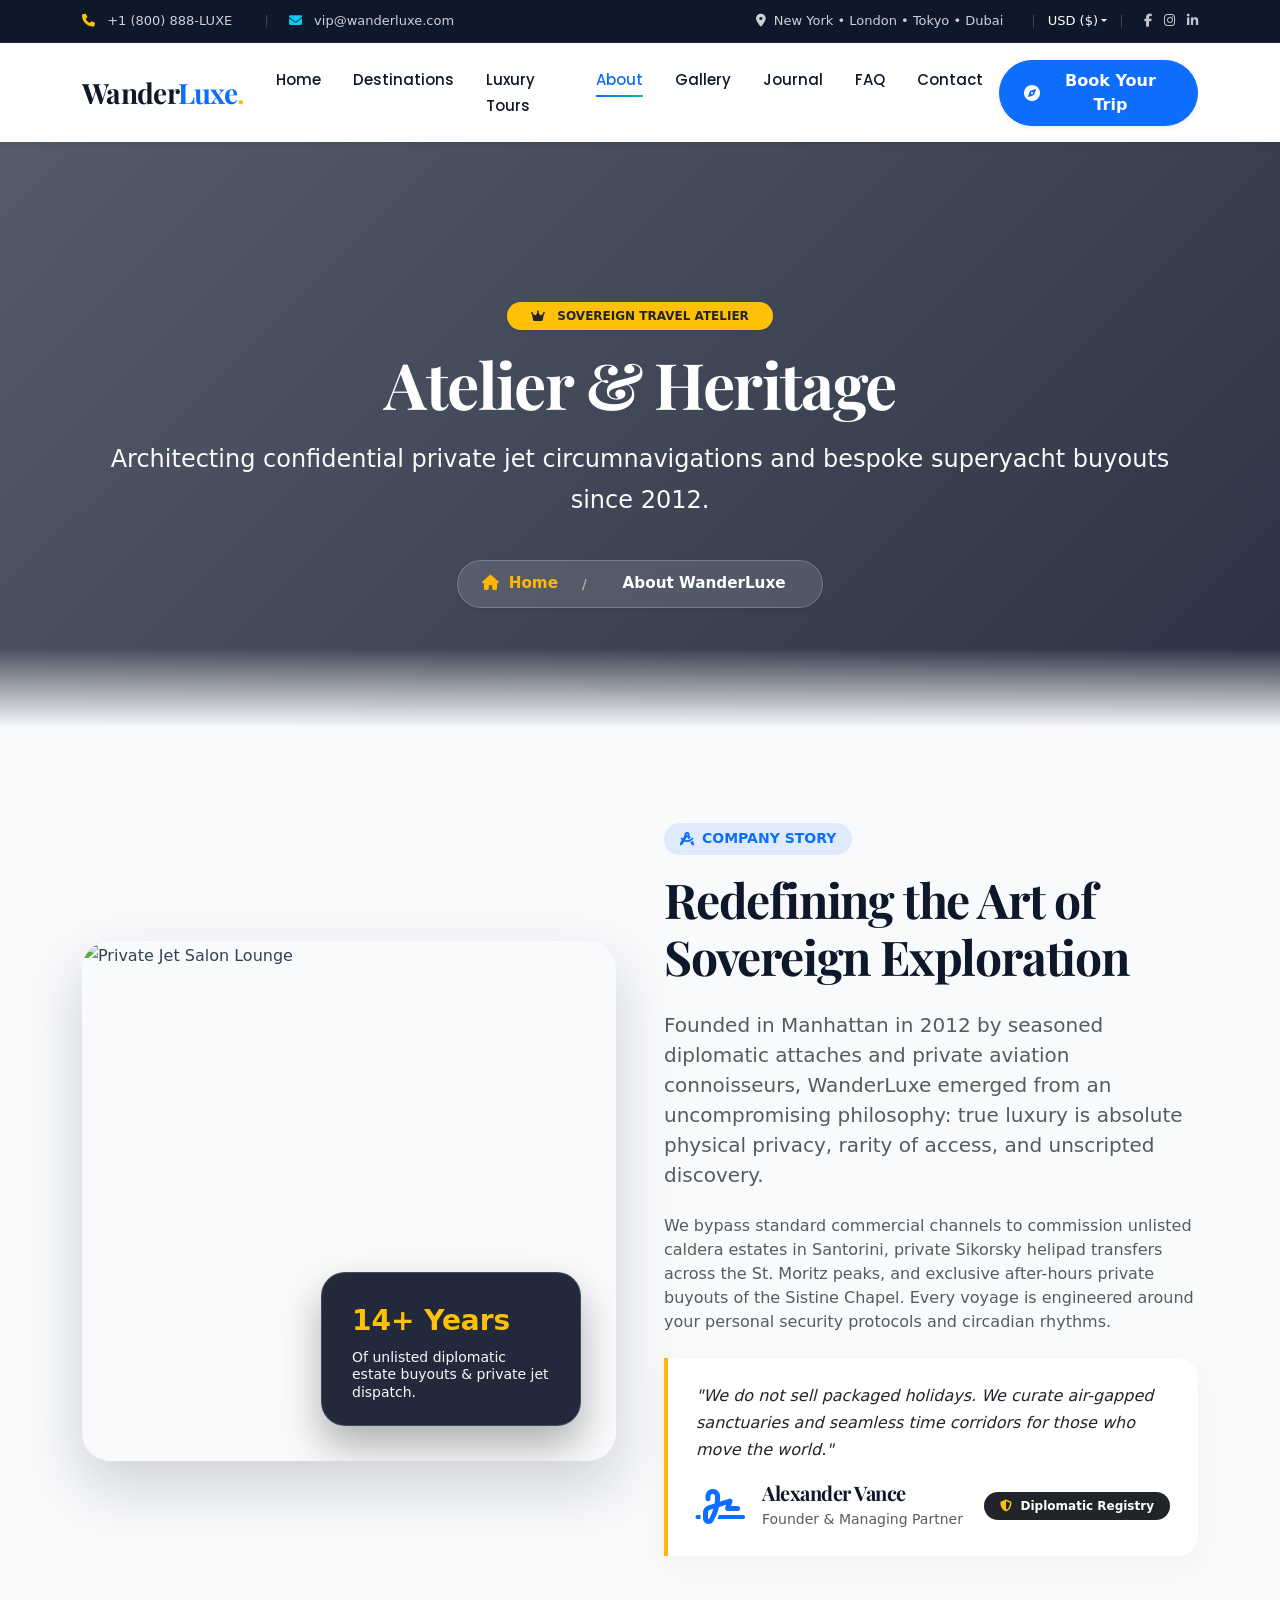
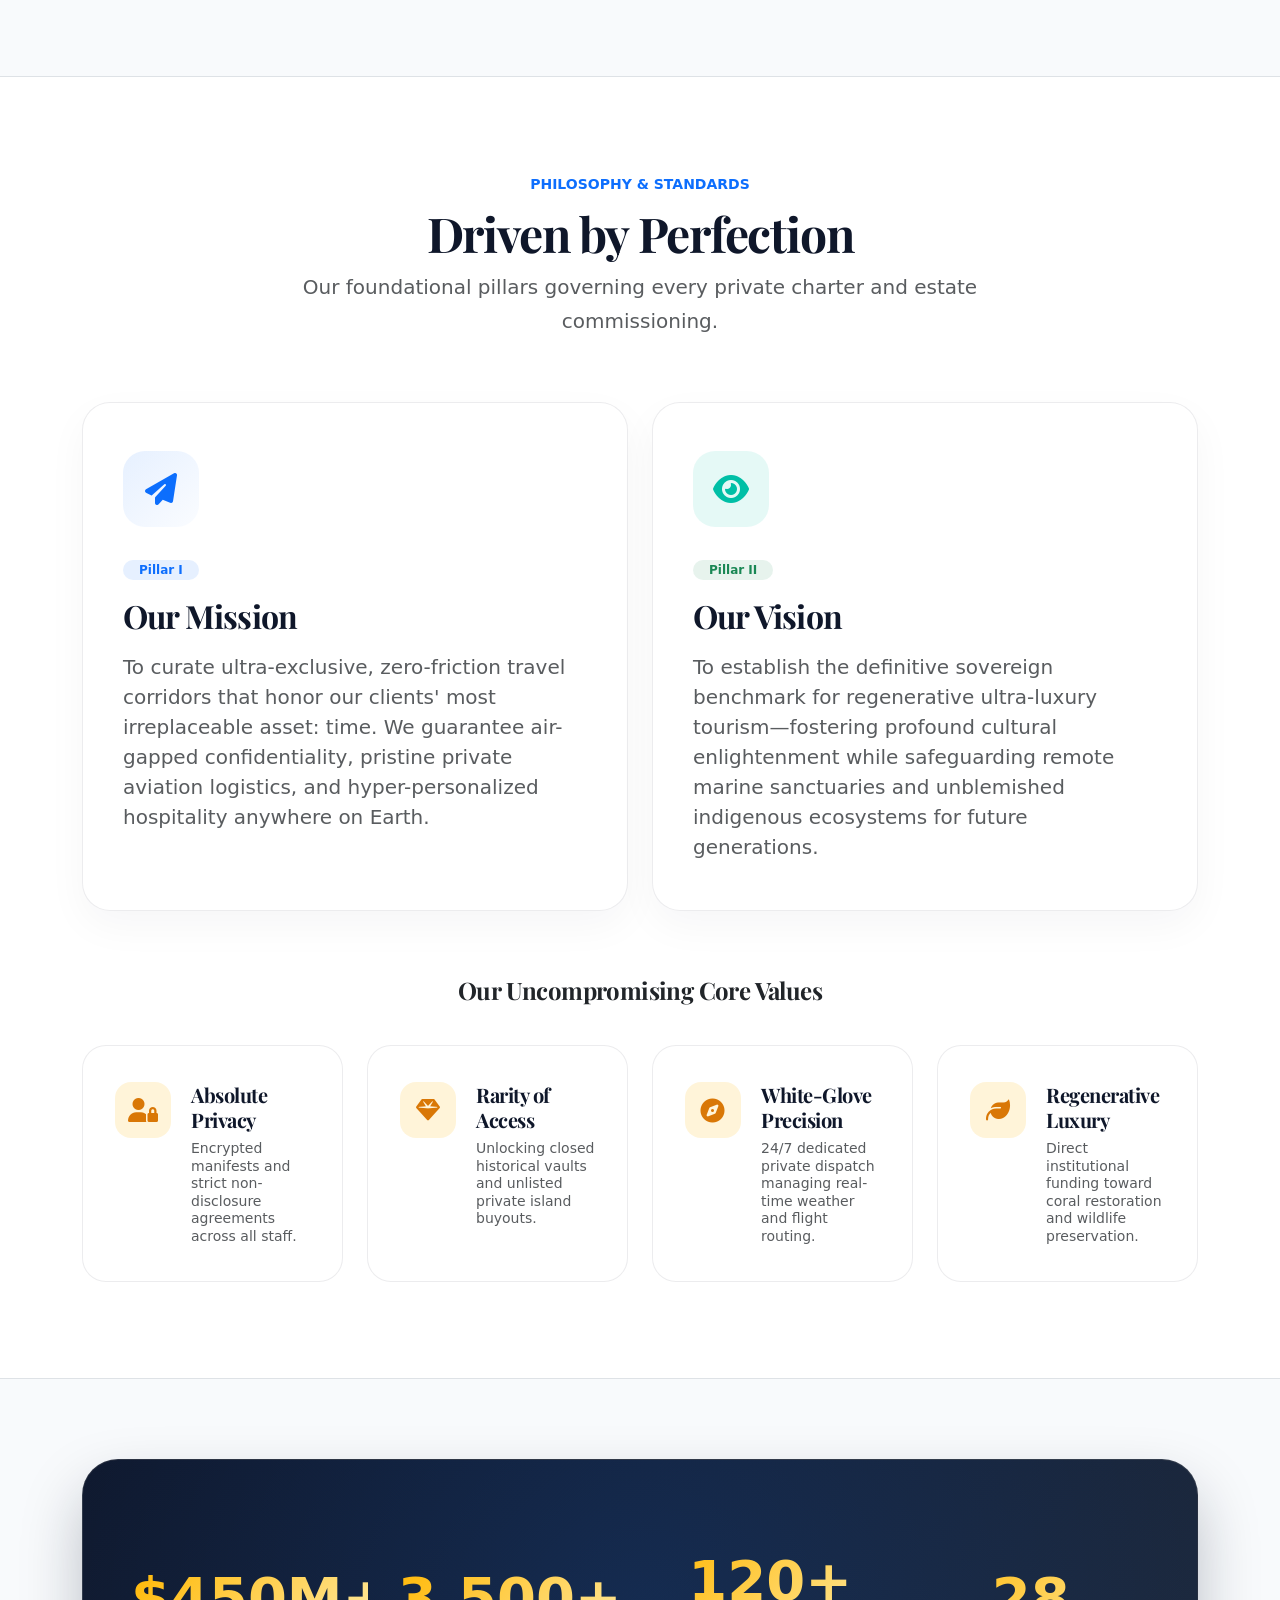
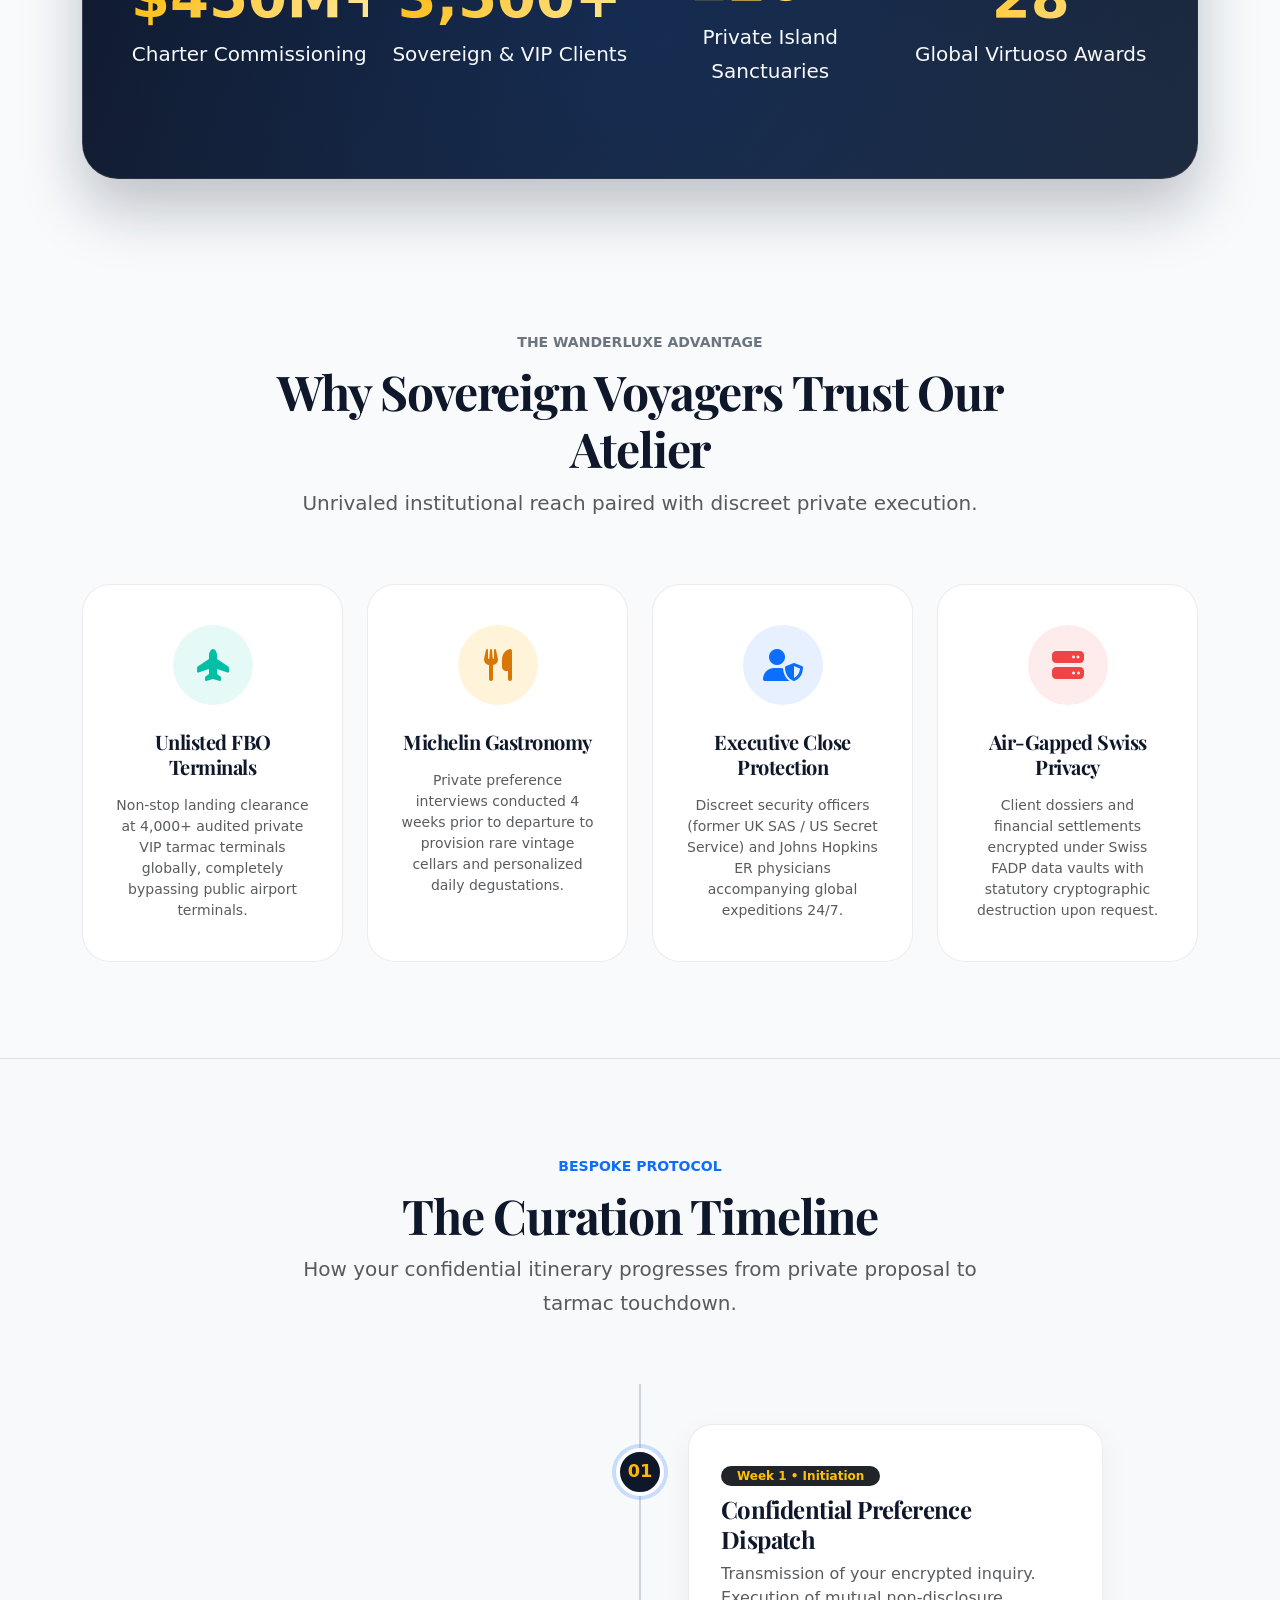
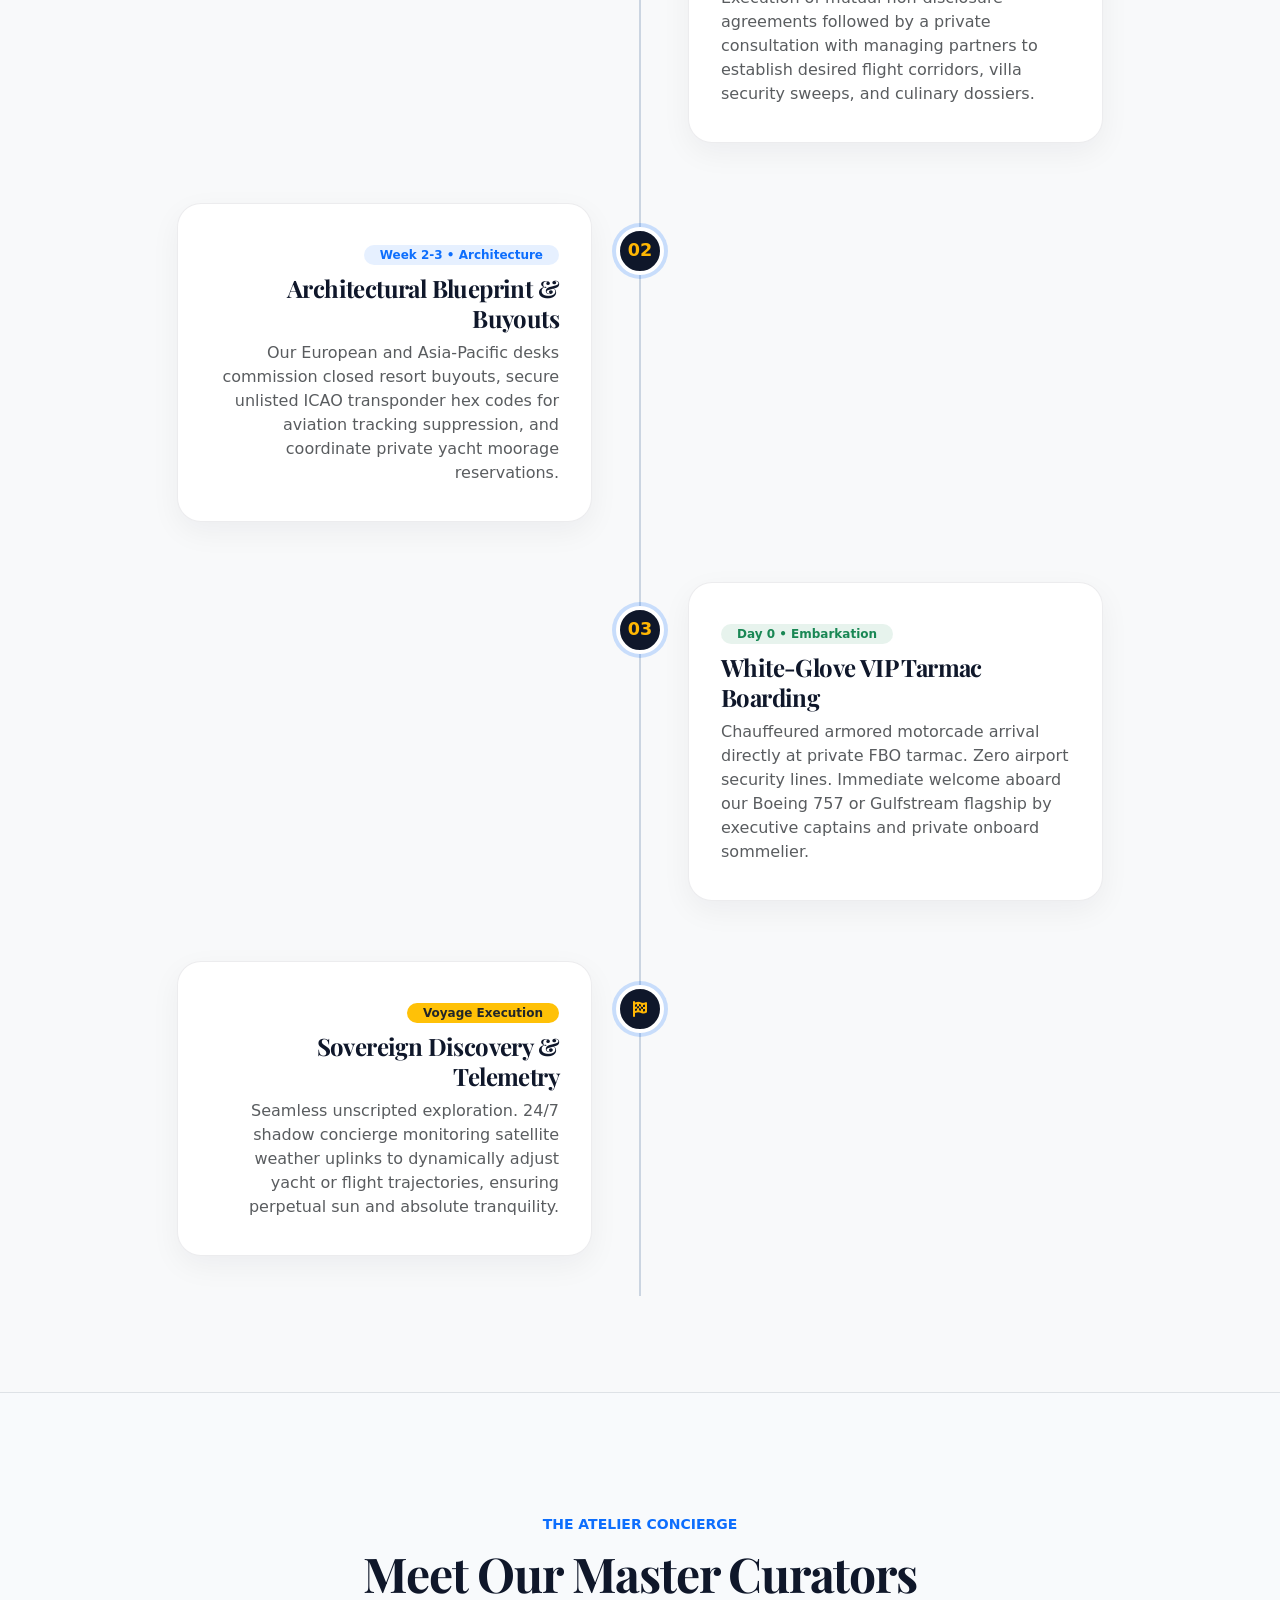
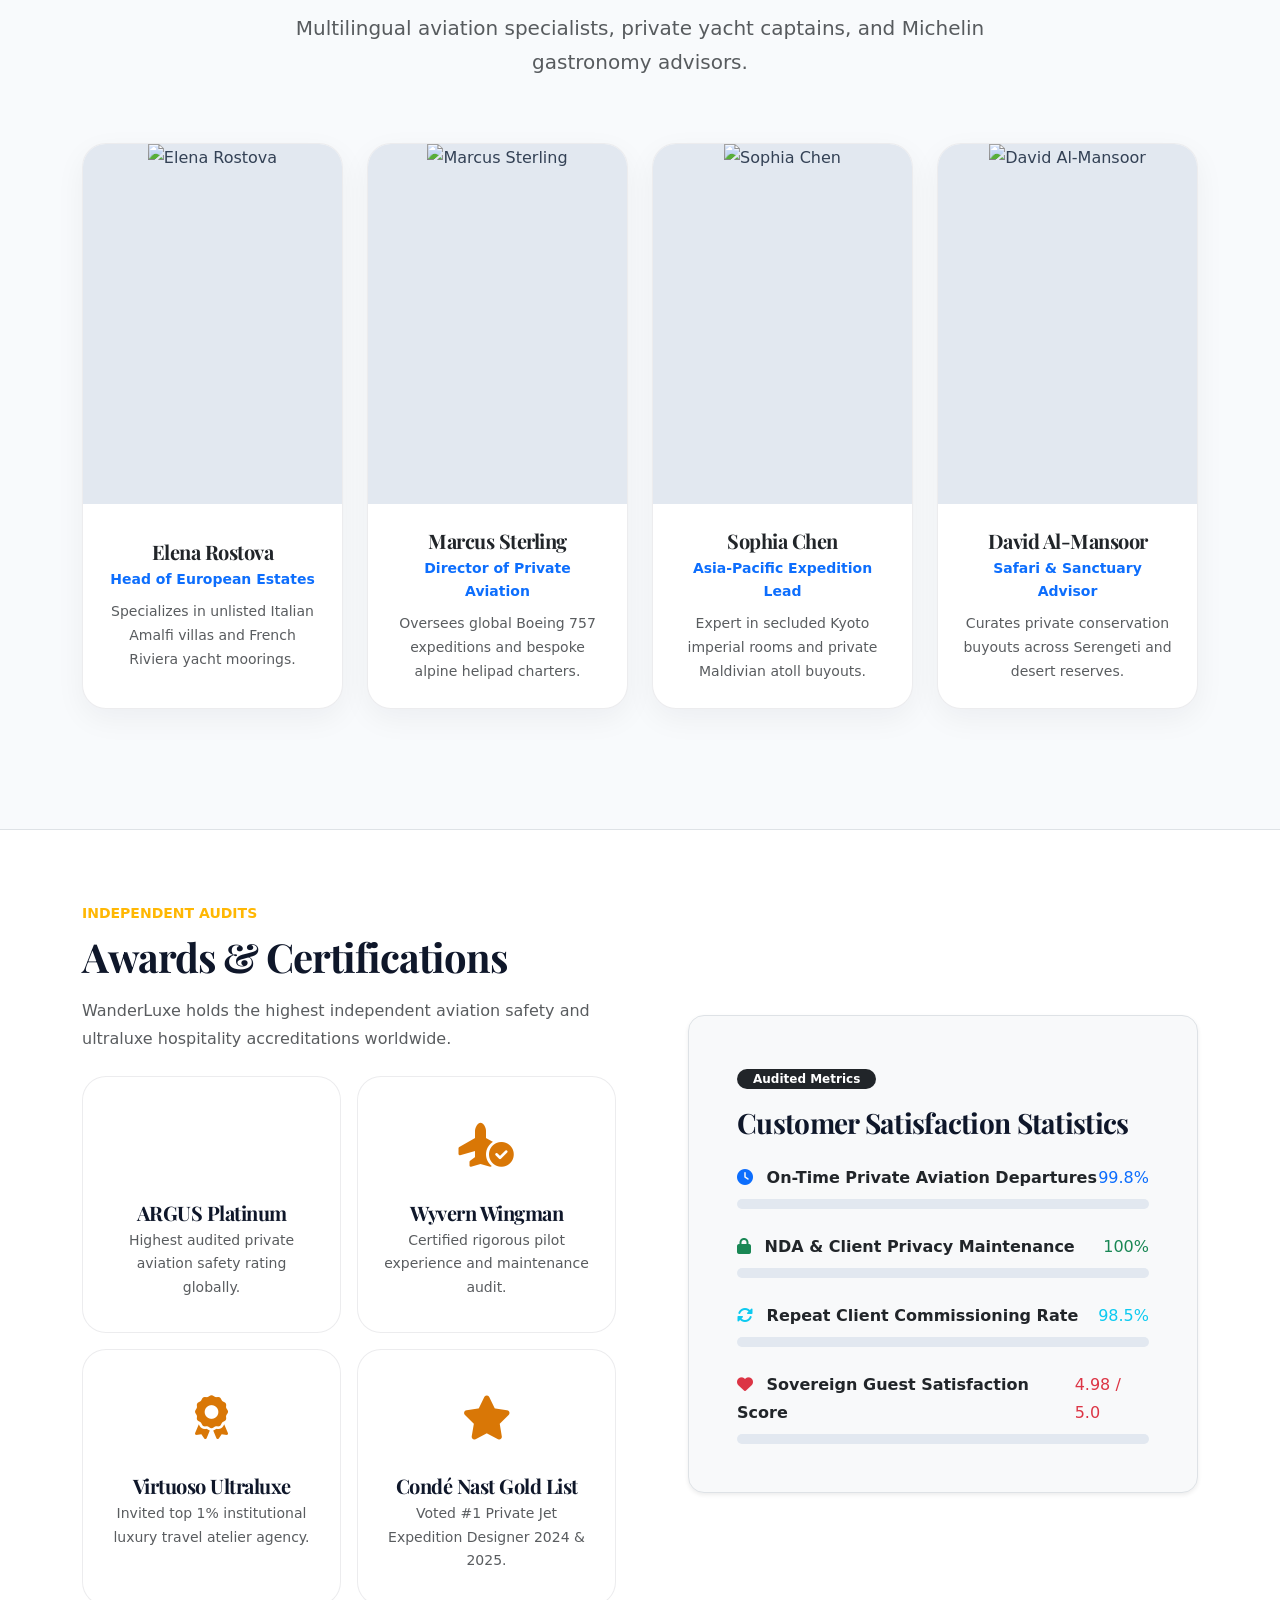
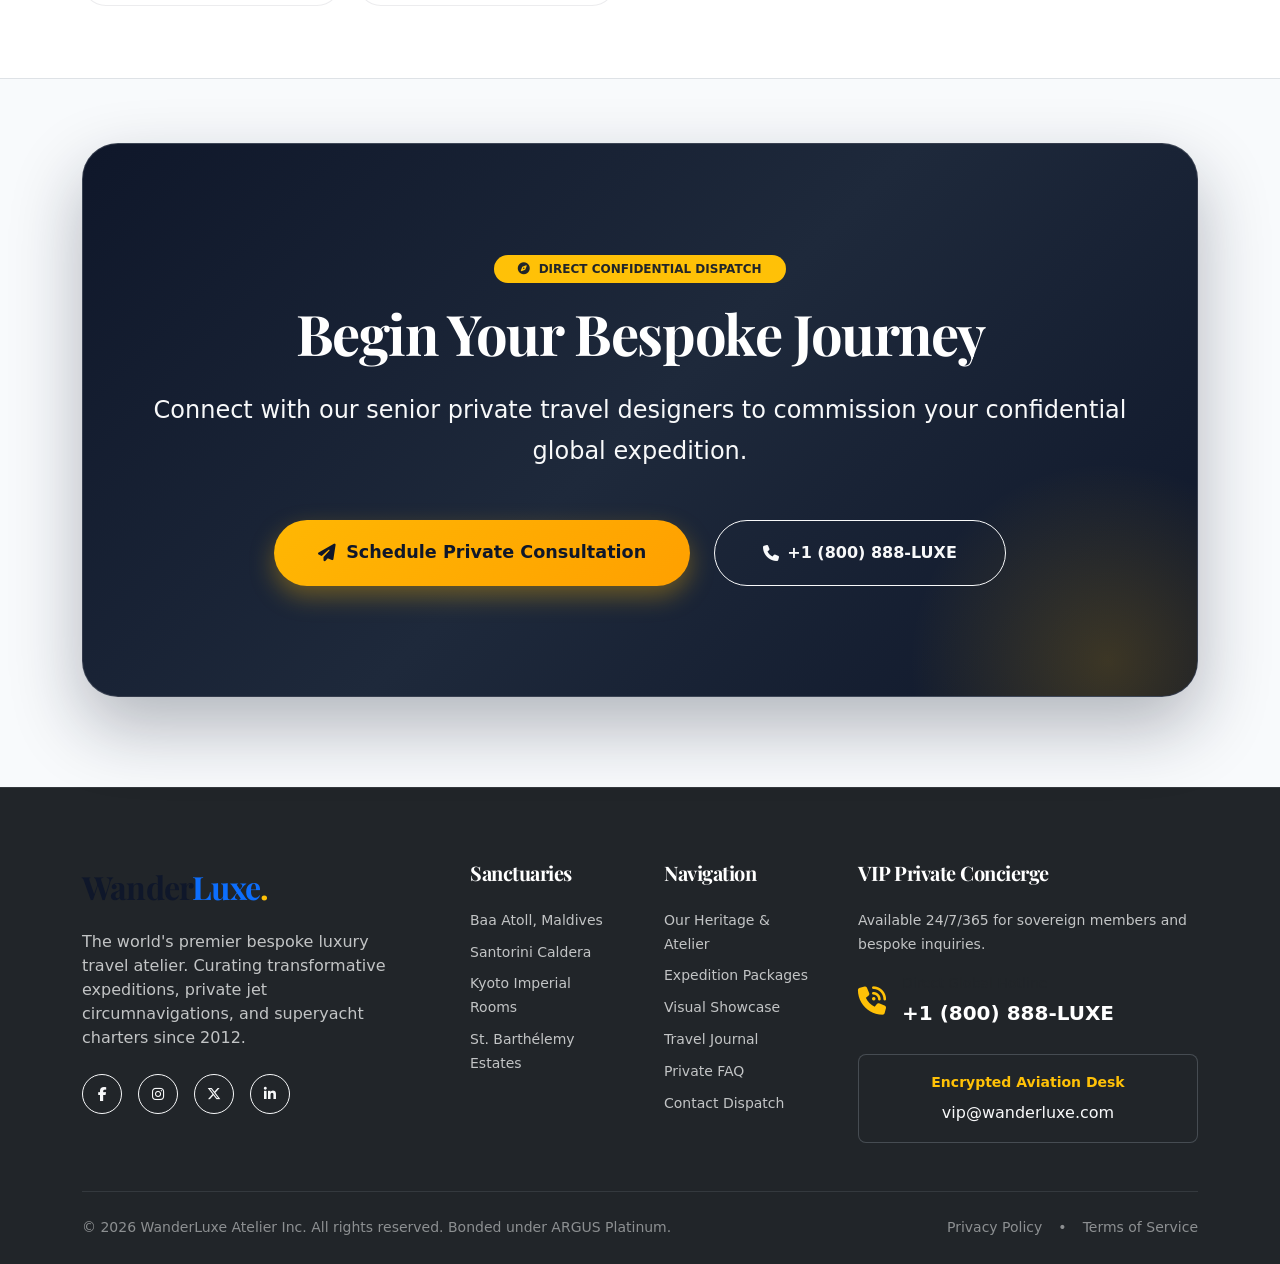
==== about.html @ f5e2465c "Travel agency website initialized" ====
<!doctype html>
<html lang="en">
<head>
  <meta charset="UTF-8" />
  <meta name="viewport" content="width=device-width, initial-scale=1.0" />
  <title>About WanderLuxe Atelier - Sovereign Luxury Travel & Expeditions</title>
  <meta name="description" content="Discover the heritage, mission, vision, and master curators behind WanderLuxe, the world's premier bespoke luxury travel atelier and private jet charter agency." />
  
  <!-- Bootstrap 5.3 CSS -->
  <link href="https://cdn.jsdelivr.net/npm/bootstrap@5.3.3/dist/css/bootstrap.min.css" rel="stylesheet" />
  <!-- Font Awesome 6 -->
  <link rel="stylesheet" href="https://cdnjs.cloudflare.com/ajax/libs/font-awesome/6.5.1/css/all.min.css" />
  <!-- Animate On Scroll (AOS) -->
  <link href="https://unpkg.com/aos@2.3.1/dist/aos.css" rel="stylesheet" />
  <!-- Swiper JS CSS -->
  <link rel="stylesheet" href="https://cdn.jsdelivr.net/npm/swiper@11/swiper-bundle.min.css" />
  
  <!-- Custom Theme Stylesheets -->
  <link rel="stylesheet" href="assets/css/style.css" />
  <link rel="stylesheet" href="assets/css/responsive.css" />

  <style>
    :root {
      --wl-primary: #0C6EFD;
      --wl-secondary: #00BFA6;
      --wl-accent: #FFB703;
      --wl-dark: #0f172a;
      --wl-slate: #1e293b;
      --wl-border: rgba(15, 23, 42, 0.08);
      --wl-transition: all 0.4s cubic-bezier(0.16, 1, 0.3, 1);
    }

    body {
      font-family: system-ui, -apple-system, "Segoe UI", Roboto, "Helvetica Neue", Arial, sans-serif;
      color: #334155;
      overflow-x: hidden;
      background-color: #f8fafc;
    }

    /* Typography Upgrades */
    h1, h2, h3, h4, h5, h6, .navbar-brand {
      letter-spacing: -0.025em;
      color: var(--wl-dark);
    }
    .text-accent { color: var(--wl-accent) !important; }
    .bg-dark-slate { background-color: var(--wl-dark) !important; }

    /* Hero Banner & Breadcrumb */
    .page-hero {
      position: relative;
      height: 65vh;
      min-height: 520px;
      background: linear-gradient(135deg, rgba(15,23,42,0.7) 0%, rgba(15,23,42,0.88) 100%), url('https://images.unsplash.com/photo-1542314831-068cd1dbfeeb?auto=format&fit=crop&w=1920&q=80') center/cover no-repeat;
      display: flex;
      align-items: center;
      justify-content: center;
      text-align: center;
      color: white;
      overflow: hidden;
    }
    .page-hero::after {
      content: '';
      position: absolute;
      bottom: -1px;
      left: 0;
      width: 100%;
      height: 80px;
      background: linear-gradient(to top, #f8fafc, transparent);
    }
    .page-hero-content {
      position: relative;
      z-index: 2;
      padding-top: 40px;
    }
    .breadcrumb-custom {
      background: rgba(255,255,255,0.12);
      backdrop-filter: blur(12px);
      -webkit-backdrop-filter: blur(12px);
      padding: 10px 24px;
      border-radius: 50px;
      display: inline-flex;
      align-items: center;
      margin-top: 24px;
      border: 1px solid rgba(255,255,255,0.2);
    }
    .breadcrumb-custom a {
      color: var(--wl-accent);
      text-decoration: none;
      font-weight: 600;
      font-size: 0.95rem;
      transition: var(--wl-transition);
    }
    .breadcrumb-custom a:hover { color: white; }
    .breadcrumb-custom span { color: rgba(255,255,255,0.6); margin: 0 12px; font-size: 0.85rem; }
    .breadcrumb-custom .active { color: white; font-weight: 600; font-size: 0.95rem; }

    /* Premium Story Section */
    .story-img-wrapper {
      position: relative;
      border-radius: 28px;
      overflow: hidden;
      box-shadow: 0 25px 60px rgba(15,23,42,0.18);
    }
    .story-img-wrapper img {
      transition: transform 0.8s ease;
      width: 100%;
      height: 100%;
      object-fit: cover;
    }
    .story-img-wrapper:hover img { transform: scale(1.05); }
    .story-badge-card {
      position: absolute;
      bottom: 35px;
      right: 35px;
      background: rgba(15,23,42,0.92);
      backdrop-filter: blur(16px);
      color: white;
      padding: 24px 30px;
      border-radius: 24px;
      border: 1px solid rgba(255,255,255,0.15);
      box-shadow: 0 20px 40px rgba(0,0,0,0.3);
      max-width: 260px;
    }
    .quote-box {
      border-left: 4px solid var(--wl-accent);
      background: white;
      padding: 24px 28px;
      border-radius: 0 20px 20px 0;
      box-shadow: 0 10px 30px rgba(0,0,0,0.04);
    }

    /* Philosophy, Mission & Vision Cards */
    .mv-card {
      padding: 48px 40px;
      border-radius: 28px;
      background: white;
      border: 1px solid var(--wl-border);
      box-shadow: 0 15px 40px rgba(15,23,42,0.04);
      height: 100%;
      transition: var(--wl-transition);
      position: relative;
      overflow: hidden;
    }
    .mv-card::top {
      content: '';
      position: absolute;
      top: 0;
      left: 0;
      width: 100%;
      height: 4px;
      background: var(--wl-primary);
      transform: scaleX(0);
      transform-origin: left;
      transition: var(--wl-transition);
    }
    .mv-card:hover {
      transform: translateY(-8px);
      box-shadow: 0 25px 50px rgba(15,23,42,0.1);
      border-color: rgba(12,110,253,0.3);
    }
    .mv-card:hover::top { transform: scaleX(1); }
    .mv-icon {
      width: 76px;
      height: 76px;
      border-radius: 22px;
      background: linear-gradient(135deg, rgba(12,110,253,0.1), rgba(12,110,253,0.02));
      color: var(--wl-primary);
      display: flex;
      align-items: center;
      justify-content: center;
      font-size: 32px;
      margin-bottom: 28px;
      transition: var(--wl-transition);
    }
    .mv-card:hover .mv-icon {
      background: var(--wl-primary);
      color: white;
      transform: rotate(5deg) scale(1.08);
    }

    /* Core Values Bento Grid */
    .value-box {
      background: white;
      padding: 36px 32px;
      border-radius: 24px;
      border: 1px solid var(--wl-border);
      height: 100%;
      transition: var(--wl-transition);
      display: flex;
      gap: 20px;
      align-items: flex-start;
    }
    .value-box:hover {
      background: var(--wl-dark);
      color: white !important;
      transform: translateY(-5px);
      box-shadow: 0 20px 45px rgba(15,23,42,0.15);
    }
    .value-box:hover h4, .value-box:hover p { color: white !important; }
    .value-icon {
      width: 56px;
      height: 56px;
      border-radius: 16px;
      background: rgba(255,183,3,0.15);
      color: #d97706;
      display: flex;
      align-items: center;
      justify-content: center;
      font-size: 24px;
      flex-shrink: 0;
      transition: var(--wl-transition);
    }
    .value-box:hover .value-icon {
      background: var(--wl-accent);
      color: var(--wl-dark);
    }

    /* Achievements Banner */
    .achievements-band {
      background: linear-gradient(135deg, #0f172a 0%, #1e293b 100%);
      color: white;
      padding: 90px 0;
      border-radius: 36px;
      margin: 80px 0;
      position: relative;
      overflow: hidden;
      box-shadow: 0 30px 60px rgba(15,23,42,0.25);
      border: 1px solid rgba(255,255,255,0.1);
    }
    .achievements-band::before {
      content: '';
      position: absolute;
      top: -50%;
      left: -50%;
      width: 200%;
      height: 200%;
      background: radial-gradient(circle at center, rgba(12,110,253,0.15) 0%, transparent 60%);
      pointer-events: none;
    }
    .stat-counter {
      font-size: 3.5rem;
      font-weight: 800;
      background: linear-gradient(135deg, #FFB703, #FFE89C);
      -webkit-background-clip: text;
      -webkit-text-fill-color: transparent;
      line-height: 1.1;
      margin-bottom: 8px;
    }

    /* Why Travel With Us Icon Boxes */
    .feature-card {
      background: white;
      padding: 40px 32px;
      border-radius: 28px;
      border: 1px solid var(--wl-border);
      text-align: center;
      height: 100%;
      transition: var(--wl-transition);
    }
    .feature-card:hover {
      transform: translateY(-8px);
      box-shadow: 0 20px 50px rgba(15,23,42,0.08);
      border-color: var(--wl-secondary);
    }
    .feature-icon-wrapper {
      width: 80px;
      height: 80px;
      margin: 0 auto 24px;
      border-radius: 50%;
      background: rgba(0,191,166,0.1);
      color: var(--wl-secondary);
      display: flex;
      align-items: center;
      justify-content: center;
      font-size: 32px;
      transition: var(--wl-transition);
    }
    .feature-card:hover .feature-icon-wrapper {
      background: var(--wl-secondary);
      color: white;
      transform: scale(1.1);
    }

    /* Timeline Protocol */
    .timeline-container {
      position: relative;
      padding: 40px 0;
    }
    .timeline-container::before {
      content: '';
      position: absolute;
      top: 0;
      bottom: 0;
      left: 50%;
      width: 2px;
      background: #cbd5e1;
      transform: translateX(-50%);
    }
    @media (max-width: 991.98px) {
      .timeline-container::before { left: 24px; }
    }
    .timeline-item {
      position: relative;
      margin-bottom: 60px;
    }
    .timeline-item:last-child { margin-bottom: 0; }
    .timeline-dot {
      position: absolute;
      left: 50%;
      top: 24px;
      width: 48px;
      height: 48px;
      border-radius: 50%;
      background: var(--wl-dark);
      border: 4px solid white;
      box-shadow: 0 0 0 4px rgba(12,110,253,0.2);
      color: var(--wl-accent);
      display: flex;
      align-items: center;
      justify-content: center;
      font-weight: 800;
      font-size: 1.1rem;
      transform: translateX(-50%);
      z-index: 2;
    }
    @media (max-width: 991.98px) {
      .timeline-dot { left: 24px; }
    }
    .timeline-content-card {
      background: white;
      padding: 36px 32px;
      border-radius: 24px;
      border: 1px solid var(--wl-border);
      box-shadow: 0 10px 30px rgba(15,23,42,0.05);
      transition: var(--wl-transition);
    }
    .timeline-content-card:hover {
      border-color: var(--wl-primary);
      box-shadow: 0 20px 40px rgba(15,23,42,0.1);
    }

    /* Expert Team Curators */
    .team-card {
      background: white;
      border-radius: 24px;
      overflow: hidden;
      border: 1px solid var(--wl-border);
      box-shadow: 0 10px 30px rgba(15,23,42,0.05);
      text-align: center;
      transition: var(--wl-transition);
      height: 100%;
      display: flex;
      flex-direction: column;
    }
    .team-card:hover {
      transform: translateY(-10px);
      box-shadow: 0 25px 50px rgba(15,23,42,0.14);
    }
    .team-thumb {
      position: relative;
      height: 360px;
      overflow: hidden;
      background: #e2e8f0;
    }
    .team-thumb img {
      width: 100%;
      height: 100%;
      object-fit: cover;
      object-position: top center;
      transition: transform 0.8s cubic-bezier(0.16, 1, 0.3, 1);
    }
    .team-card:hover .team-thumb img { transform: scale(1.08); }
    .team-overlay {
      position: absolute;
      inset: 0;
      background: linear-gradient(to top, rgba(15,23,42,0.7) 0%, transparent 60%);
      opacity: 0;
      transition: var(--wl-transition);
    }
    .team-card:hover .team-overlay { opacity: 1; }
    .team-socials {
      position: absolute;
      bottom: 24px;
      left: 0;
      width: 100%;
      display: flex;
      justify-content: center;
      gap: 12px;
      opacity: 0;
      transform: translateY(20px);
      transition: all 0.4s cubic-bezier(0.16, 1, 0.3, 1);
      z-index: 3;
    }
    .team-card:hover .team-socials { opacity: 1; transform: translateY(0); }
    .team-socials a {
      width: 44px;
      height: 44px;
      border-radius: 50%;
      background: white;
      color: var(--wl-dark);
      display: flex;
      align-items: center;
      justify-content: center;
      box-shadow: 0 8px 20px rgba(0,0,0,0.25);
      text-decoration: none;
      font-size: 1.1rem;
      transition: var(--wl-transition);
    }
    .team-socials a:hover { background: var(--wl-primary); color: white; transform: scale(1.15); }

    /* Awards & Customer Stats */
    .award-card {
      background: white;
      border: 1px solid var(--wl-border);
      border-radius: 24px;
      padding: 32px 24px;
      text-align: center;
      height: 100%;
      transition: var(--wl-transition);
    }
    .award-card:hover {
      border-color: var(--wl-accent);
      transform: translateY(-6px);
      box-shadow: 0 20px 40px rgba(255,183,3,0.12);
    }
    .award-icon {
      font-size: 44px;
      color: #d97706;
      margin-bottom: 16px;
    }
    .progress-custom {
      height: 10px;
      border-radius: 10px;
      background-color: #e2e8f0;
      overflow: hidden;
    }
    .progress-bar-custom {
      background: linear-gradient(90deg, #0C6EFD, #00BFA6);
      border-radius: 10px;
      transition: width 1.5s ease-in-out;
    }

    /* Premium Call To Action Banner */
    .cta-banner {
      background: linear-gradient(135deg, #0f172a 0%, #1e293b 50%, #0f172a 100%);
      padding: 110px 40px;
      color: white;
      text-align: center;
      border-radius: 36px;
      margin-bottom: 90px;
      position: relative;
      overflow: hidden;
      border: 1px solid rgba(255,255,255,0.15);
      box-shadow: 0 30px 70px rgba(15,23,42,0.3);
    }
    .cta-banner::after {
      content: '';
      position: absolute;
      right: -10%;
      bottom: -30%;
      width: 400px;
      height: 400px;
      background: radial-gradient(circle, rgba(255,183,3,0.18) 0%, transparent 70%);
      pointer-events: none;
    }
    .btn-wl-accent {
      background: linear-gradient(135deg, #FFB703, #FFA000);
      color: #0f172a;
      font-weight: 700;
      padding: 18px 44px;
      border-radius: 50px;
      border: none;
      box-shadow: 0 10px 25px rgba(255,183,3,0.35);
      transition: var(--wl-transition);
      display: inline-flex;
      align-items: center;
      gap: 10px;
      text-decoration: none;
      font-size: 1.1rem;
    }
    .btn-wl-accent:hover {
      transform: translateY(-4px) scale(1.02);
      box-shadow: 0 20px 35px rgba(255,183,3,0.45);
      color: #0f172a;
    }
  </style>
</head>
<body>

  <!-- Preloader -->
  <div id="preloader">
    <div class="loader-compass"></div>
    <div class="loader-text">WANDERLUXE</div>
  </div>

  <!-- Top Bar Header -->
  <div class="header-top d-none d-md-block" id="top-bar">
    <div class="container">
      <div class="row align-items-center">
        <div class="col-md-6 top-contact">
          <span class="me-3"><i class="fa-solid fa-phone me-2 text-warning"></i> +1 (800) 888-LUXE</span>
          <span class="top-divider">|</span>
          <span class="ms-1"><i class="fa-solid fa-envelope me-2 text-info"></i> vip@wanderluxe.com</span>
        </div>
        <div class="col-md-6 d-flex justify-content-end align-items-center top-links">
          <span class="me-3"><i class="fa-solid fa-location-dot me-1"></i> New York &bull; London &bull; Tokyo &bull; Dubai</span>
          <span class="top-divider">|</span>
          <div class="dropdown d-inline-block">
            <a href="#" class="dropdown-toggle text-white text-decoration-none" data-bs-toggle="dropdown">USD ($)</a>
            <ul class="dropdown-menu dropdown-menu-dark dropdown-menu-end shadow">
              <li><a class="dropdown-item active" href="#">USD ($)</a></li>
              <li><a class="dropdown-item" href="#">EUR (&euro;)</a></li>
              <li><a class="dropdown-item" href="#">GBP (&pound;)</a></li>
            </ul>
          </div>
          <span class="top-divider">|</span>
          <div class="social-top ms-2">
            <a href="#" class="me-2 text-white text-opacity-75 text-decoration-none" aria-label="Facebook"><i class="fa-brands fa-facebook-f"></i></a>
            <a href="#" class="me-2 text-white text-opacity-75 text-decoration-none" aria-label="Instagram"><i class="fa-brands fa-instagram"></i></a>
            <a href="#" class="text-white text-opacity-75 text-decoration-none" aria-label="LinkedIn"><i class="fa-brands fa-linkedin-in"></i></a>
          </div>
        </div>
      </div>
    </div>
  </div>

  <!-- Sticky Main Navigation -->
  <nav class="navbar navbar-expand-lg main-navbar shadow-sm sticky-top bg-white" id="main-navigation">
    <div class="container">
      <a class="navbar-brand fs-3 fw-bold" href="index.html">
        Wander<span class="text-primary">Luxe</span><span class="brand-dot text-warning">.</span>
      </a>

      <button class="navbar-toggler border-0 shadow-none" type="button" data-bs-toggle="offcanvas" data-bs-target="#mobileMenu">
        <i class="fa-solid fa-bars-staggered fs-3 text-dark"></i>
      </button>

      <div class="collapse navbar-collapse" id="desktopMenu">
        <ul class="navbar-nav mx-auto mb-2 mb-lg-0 fw-semibold">
          <li class="nav-item"><a class="nav-link px-3" href="index.html">Home</a></li>
          <li class="nav-item"><a class="nav-link px-3" href="destinations.html">Destinations</a></li>
          <li class="nav-item"><a class="nav-link px-3" href="tours.html">Luxury Tours</a></li>
          <li class="nav-item"><a class="nav-link px-3 active text-primary" href="about.html">About</a></li>
          <li class="nav-item"><a class="nav-link px-3" href="gallery.html">Gallery</a></li>
          <li class="nav-item"><a class="nav-link px-3" href="blog.html">Journal</a></li>
          <li class="nav-item"><a class="nav-link px-3" href="faq.html">FAQ</a></li>
          <li class="nav-item"><a class="nav-link px-3" href="contact.html">Contact</a></li>
        </ul>

        <div class="d-flex align-items-center gap-3">
          <a href="tours.html" class="btn btn-primary rounded-pill px-4 py-2 fw-semibold shadow-sm d-inline-flex align-items-center gap-2">
            <i class="fa-solid fa-compass"></i> Book Your Trip
          </a>
        </div>
      </div>
    </div>
  </nav>

  <!-- Mobile Offcanvas Menu -->
  <div class="offcanvas offcanvas-start offcanvas-custom bg-dark text-white" tabindex="-1" id="mobileMenu">
    <div class="offcanvas-header border-bottom border-secondary border-opacity-25 pb-4">
      <a class="navbar-brand text-white fs-3 fw-bold" href="index.html">Wander<span class="text-primary">Luxe</span><span class="text-warning">.</span></a>
      <button type="button" class="btn-close btn-close-white shadow-none" data-bs-dismiss="offcanvas"></button>
    </div>
    <div class="offcanvas-body pt-4">
      <ul class="navbar-nav fs-5 gap-3">
        <li class="nav-item"><a class="nav-link text-white" href="index.html"><i class="fa-solid fa-house me-3 text-primary"></i> Home</a></li>
        <li class="nav-item"><a class="nav-link text-white" href="destinations.html"><i class="fa-solid fa-earth-americas me-3 text-info"></i> Destinations</a></li>
        <li class="nav-item"><a class="nav-link text-white" href="tours.html"><i class="fa-solid fa-suitcases me-3 text-warning"></i> Tours</a></li>
        <li class="nav-item"><a class="nav-link text-white active text-primary" href="about.html"><i class="fa-solid fa-gem me-3 text-danger"></i> About</a></li>
        <li class="nav-item"><a class="nav-link text-white" href="gallery.html"><i class="fa-solid fa-images me-3 text-success"></i> Gallery</a></li>
        <li class="nav-item"><a class="nav-link text-white" href="blog.html"><i class="fa-solid fa-book-open me-3 text-primary"></i> Journal</a></li>
        <li class="nav-item"><a class="nav-link text-white" href="faq.html"><i class="fa-solid fa-circle-question me-3 text-info"></i> FAQ</a></li>
        <li class="nav-item"><a class="nav-link text-white" href="contact.html"><i class="fa-solid fa-envelope me-3 text-warning"></i> Contact</a></li>
      </ul>
    </div>
  </div>

  <!-- 1. Hero Banner & 2. Breadcrumb -->
  <section class="page-hero" id="hero-banner">
    <div class="container page-hero-content" data-aos="fade-up" data-aos-duration="1000">
      <span class="badge bg-warning text-dark px-4 py-2 rounded-pill fw-bold text-uppercase tracking-wider mb-3 shadow-sm">
        <i class="fa-solid fa-crown me-2"></i> Sovereign Travel Atelier
      </span>
      <h1 class="display-3 fw-bolder text-white mb-3">Atelier &amp; Heritage</h1>
      <p class="lead max-w-2xl mx-auto text-light text-opacity-85 fs-4 fw-light">
        Architecting confidential private jet circumnavigations and bespoke superyacht buyouts since 2012.
      </p>
      
      <!-- Breadcrumb -->
      <div class="breadcrumb-custom shadow-sm">
        <a href="index.html"><i class="fa-solid fa-house me-1"></i> Home</a>
        <span>/</span>
        <span class="active">About WanderLuxe</span>
      </div>
    </div>
  </section>

  <!-- 3. Company Story Section -->
  <section class="py-5 my-4" id="company-story">
    <div class="container py-4">
      <div class="row align-items-center g-5">
        <div class="col-lg-6" data-aos="fade-right" data-aos-duration="1000">
          <div class="story-img-wrapper" style="height: 520px;">
            <img src="https://images.unsplash.com/photo-1540555700478-4be289fbecef?auto=format&fit=crop&w=1200&q=80" alt="Private Jet Salon Lounge" />
            <div class="story-badge-card d-none d-sm-block">
              <span class="text-warning fw-bolder d-block fs-3 mb-1">14+ Years</span>
              <p class="small text-light text-opacity-85 mb-0 lh-sm">Of unlisted diplomatic estate buyouts &amp; private jet dispatch.</p>
            </div>
          </div>
        </div>
        <div class="col-lg-6" data-aos="fade-left" data-aos-duration="1000">
          <div class="d-inline-flex align-items-center gap-2 px-3 py-1 rounded-pill bg-primary bg-opacity-10 text-primary fw-bold small text-uppercase mb-3">
            <i class="fa-solid fa-compass-drafting"></i> Company Story
          </div>
          <h2 class="display-5 fw-bold mb-4">Redefining the Art of Sovereign Exploration</h2>
          <p class="text-muted fs-5 lh-base mb-4">
            Founded in Manhattan in 2012 by seasoned diplomatic attaches and private aviation connoisseurs, WanderLuxe emerged from an uncompromising philosophy: true luxury is absolute physical privacy, rarity of access, and unscripted discovery.
          </p>
          <p class="text-muted lh-base mb-4">
            We bypass standard commercial channels to commission unlisted caldera estates in Santorini, private Sikorsky helipad transfers across the St. Moritz peaks, and exclusive after-hours private buyouts of the Sistine Chapel. Every voyage is engineered around your personal security protocols and circadian rhythms.
          </p>

          <!-- Quote & Founder Signature -->
          <div class="quote-box my-4">
            <p class="fst-italic text-dark fw-medium mb-3">
              "We do not sell packaged holidays. We curate air-gapped sanctuaries and seamless time corridors for those who move the world."
            </p>
            <div class="d-flex align-items-center justify-content-between flex-wrap gap-3">
              <div class="d-flex align-items-center gap-3">
                <i class="fa-solid fa-signature fs-1 text-primary"></i>
                <div>
                  <h5 class="mb-0 fw-bold">Alexander Vance</h5>
                  <small class="text-muted">Founder &amp; Managing Partner</small>
                </div>
              </div>
              <span class="badge bg-dark px-3 py-2 rounded-pill"><i class="fa-solid fa-shield-halved me-1 text-warning"></i> Diplomatic Registry</span>
            </div>
          </div>
        </div>
      </div>
    </div>
  </section>

  <!-- 4. Our Mission, 5. Our Vision, 6. Core Values Section -->
  <section class="py-5 bg-white border-top border-bottom" id="mission-vision-values">
    <div class="container py-5">
      <div class="row text-center mb-5" data-aos="fade-up">
        <div class="col-lg-8 mx-auto">
          <span class="text-uppercase text-primary fw-bold tracking-wider small d-block mb-2">Philosophy &amp; Standards</span>
          <h2 class="display-5 fw-bold">Driven by Perfection</h2>
          <p class="text-muted fs-5 mt-2">Our foundational pillars governing every private charter and estate commissioning.</p>
        </div>
      </div>

      <!-- Mission & Vision Cards -->
      <div class="row g-4 mb-5">
        <div class="col-lg-6" data-aos="fade-up" data-aos-delay="100">
          <div class="mv-card">
            <div class="mv-icon"><i class="fa-solid fa-paper-plane"></i></div>
            <span class="badge bg-primary bg-opacity-10 text-primary px-3 py-1 rounded-pill small fw-bold mb-3">Pillar I</span>
            <h3 class="h2 fw-bold mb-3">Our Mission</h3>
            <p class="text-muted fs-5 lh-base mb-0">
              To curate ultra-exclusive, zero-friction travel corridors that honor our clients' most irreplaceable asset: time. We guarantee air-gapped confidentiality, pristine private aviation logistics, and hyper-personalized hospitality anywhere on Earth.
            </p>
          </div>
        </div>
        <div class="col-lg-6" data-aos="fade-up" data-aos-delay="200">
          <div class="mv-card">
            <div class="mv-icon" style="background: rgba(0,191,166,0.1); color: var(--wl-secondary);"><i class="fa-solid fa-eye"></i></div>
            <span class="badge bg-success bg-opacity-10 text-success px-3 py-1 rounded-pill small fw-bold mb-3">Pillar II</span>
            <h3 class="h2 fw-bold mb-3">Our Vision</h3>
            <p class="text-muted fs-5 lh-base mb-0">
              To establish the definitive sovereign benchmark for regenerative ultra-luxury tourism—fostering profound cultural enlightenment while safeguarding remote marine sanctuaries and unblemished indigenous ecosystems for future generations.
            </p>
          </div>
        </div>
      </div>

      <!-- 6. Core Values Bento Grid -->
      <div class="row g-4 pt-3">
        <div class="col-12 text-center mb-2" data-aos="fade-up">
          <h3 class="h4 fw-bold text-dark">Our Uncompromising Core Values</h3>
        </div>

        <div class="col-md-6 col-lg-3" data-aos="zoom-in" data-aos-delay="100">
          <div class="value-box">
            <div class="value-icon"><i class="fa-solid fa-user-lock"></i></div>
            <div>
              <h4 class="h5 fw-bold mb-2">Absolute Privacy</h4>
              <p class="text-muted small mb-0 lh-sm">Encrypted manifests and strict non-disclosure agreements across all staff.</p>
            </div>
          </div>
        </div>

        <div class="col-md-6 col-lg-3" data-aos="zoom-in" data-aos-delay="200">
          <div class="value-box">
            <div class="value-icon"><i class="fa-solid fa-gem"></i></div>
            <div>
              <h4 class="h5 fw-bold mb-2">Rarity of Access</h4>
              <p class="text-muted small mb-0 lh-sm">Unlocking closed historical vaults and unlisted private island buyouts.</p>
            </div>
          </div>
        </div>

        <div class="col-md-6 col-lg-3" data-aos="zoom-in" data-aos-delay="300">
          <div class="value-box">
            <div class="value-icon"><i class="fa-solid fa-compass"></i></div>
            <div>
              <h4 class="h5 fw-bold mb-2">White-Glove Precision</h4>
              <p class="text-muted small mb-0 lh-sm">24/7 dedicated private dispatch managing real-time weather and flight routing.</p>
            </div>
          </div>
        </div>

        <div class="col-md-6 col-lg-3" data-aos="zoom-in" data-aos-delay="400">
          <div class="value-box">
            <div class="value-icon"><i class="fa-solid fa-leaf"></i></div>
            <div>
              <h4 class="h5 fw-bold mb-2">Regenerative Luxury</h4>
              <p class="text-muted small mb-0 lh-sm">Direct institutional funding toward coral restoration and wildlife preservation.</p>
            </div>
          </div>
        </div>
      </div>

    </div>
  </section>

  <!-- 7. Achievements Section (Animated Counters) -->
  <section class="container" id="achievements">
    <div class="achievements-band px-4 px-lg-5" data-aos="fade-up">
      <div class="row g-4 text-center align-items-center position-relative z-2">
        <div class="col-6 col-lg-3">
          <div class="stat-counter counter-number" data-target="450">$450M+</div>
          <div class="text-light text-opacity-80 fs-5 mt-2 fw-medium">Charter Commissioning</div>
        </div>
        <div class="col-6 col-lg-3">
          <div class="stat-counter counter-number" data-target="3500">3,500+</div>
          <div class="text-light text-opacity-80 fs-5 mt-2 fw-medium">Sovereign &amp; VIP Clients</div>
        </div>
        <div class="col-6 col-lg-3">
          <div class="stat-counter counter-number" data-target="120">120+</div>
          <div class="text-light text-opacity-80 fs-5 mt-2 fw-medium">Private Island Sanctuaries</div>
        </div>
        <div class="col-6 col-lg-3">
          <div class="stat-counter counter-number" data-target="28">28</div>
          <div class="text-light text-opacity-80 fs-5 mt-2 fw-medium">Global Virtuoso Awards</div>
        </div>
      </div>
    </div>
  </section>

  <!-- 8. Why Travel With Us Section -->
  <section class="py-5 my-4" id="why-travel-with-us">
    <div class="container py-4">
      <div class="row text-center mb-5" data-aos="fade-up">
        <div class="col-lg-8 mx-auto">
          <span class="text-uppercase text-secondary fw-bold tracking-wider small d-block mb-2">The WanderLuxe Advantage</span>
          <h2 class="display-5 fw-bold">Why Sovereign Voyagers Trust Our Atelier</h2>
          <p class="text-muted fs-5 mt-2">Unrivaled institutional reach paired with discreet private execution.</p>
        </div>
      </div>

      <div class="row g-4">
        <div class="col-md-6 col-lg-3" data-aos="fade-up" data-aos-delay="100">
          <div class="feature-card">
            <div class="feature-icon-wrapper"><i class="fa-solid fa-plane-up"></i></div>
            <h4 class="h5 fw-bold mb-3">Unlisted FBO Terminals</h4>
            <p class="text-muted small mb-0 lh-base">
              Non-stop landing clearance at 4,000+ audited private VIP tarmac terminals globally, completely bypassing public airport terminals.
            </p>
          </div>
        </div>

        <div class="col-md-6 col-lg-3" data-aos="fade-up" data-aos-delay="200">
          <div class="feature-card">
            <div class="feature-icon-wrapper" style="background:rgba(255,183,3,0.15); color:#d97706;"><i class="fa-solid fa-utensils"></i></div>
            <h4 class="h5 fw-bold mb-3">Michelin Gastronomy</h4>
            <p class="text-muted small mb-0 lh-base">
              Private preference interviews conducted 4 weeks prior to departure to provision rare vintage cellars and personalized daily degustations.
            </p>
          </div>
        </div>

        <div class="col-md-6 col-lg-3" data-aos="fade-up" data-aos-delay="300">
          <div class="feature-card">
            <div class="feature-icon-wrapper" style="background:rgba(12,110,253,0.1); color:var(--wl-primary);"><i class="fa-solid fa-user-shield"></i></div>
            <h4 class="h5 fw-bold mb-3">Executive Close Protection</h4>
            <p class="text-muted small mb-0 lh-base">
              Discreet security officers (former UK SAS / US Secret Service) and Johns Hopkins ER physicians accompanying global expeditions 24/7.
            </p>
          </div>
        </div>

        <div class="col-md-6 col-lg-3" data-aos="fade-up" data-aos-delay="400">
          <div class="feature-card">
            <div class="feature-icon-wrapper" style="background:rgba(239,68,68,0.1); color:#ef4444;"><i class="fa-solid fa-server"></i></div>
            <h4 class="h5 fw-bold mb-3">Air-Gapped Swiss Privacy</h4>
            <p class="text-muted small mb-0 lh-base">
              Client dossiers and financial settlements encrypted under Swiss FADP data vaults with statutory cryptographic destruction upon request.
            </p>
          </div>
        </div>
      </div>
    </div>
  </section>

  <!-- 10. Travel Experience Timeline Section -->
  <section class="py-5 bg-light border-top border-bottom" id="travel-timeline">
    <div class="container py-5">
      <div class="row text-center mb-5" data-aos="fade-up">
        <div class="col-lg-8 mx-auto">
          <span class="text-uppercase text-primary fw-bold tracking-wider small d-block mb-2">Bespoke Protocol</span>
          <h2 class="display-5 fw-bold">The Curation Timeline</h2>
          <p class="text-muted fs-5 mt-2">How your confidential itinerary progresses from private proposal to tarmac touchdown.</p>
        </div>
      </div>

      <div class="row">
        <div class="col-lg-10 mx-auto">
          <div class="timeline-container">
            
            <!-- Step 01 -->
            <div class="timeline-item" data-aos="fade-up">
              <div class="timeline-dot">01</div>
              <div class="row">
                <div class="col-lg-6 ms-auto ps-lg-5">
                  <div class="timeline-content-card">
                    <span class="badge bg-dark text-warning mb-2 px-3 py-1 rounded-pill small fw-bold">Week 1 &bull; Initiation</span>
                    <h4 class="h4 fw-bold mb-2">Confidential Preference Dispatch</h4>
                    <p class="text-muted mb-0 lh-base">
                      Transmission of your encrypted inquiry. Execution of mutual non-disclosure agreements followed by a private consultation with managing partners to establish desired flight corridors, villa security sweeps, and culinary dossiers.
                    </p>
                  </div>
                </div>
              </div>
            </div>

            <!-- Step 02 -->
            <div class="timeline-item" data-aos="fade-up">
              <div class="timeline-dot">02</div>
              <div class="row">
                <div class="col-lg-6 me-auto pe-lg-5 text-lg-end">
                  <div class="timeline-content-card text-start text-lg-end">
                    <span class="badge bg-primary bg-opacity-10 text-primary mb-2 px-3 py-1 rounded-pill small fw-bold">Week 2-3 &bull; Architecture</span>
                    <h4 class="h4 fw-bold mb-2">Architectural Blueprint &amp; Buyouts</h4>
                    <p class="text-muted mb-0 lh-base">
                      Our European and Asia-Pacific desks commission closed resort buyouts, secure unlisted ICAO transponder hex codes for aviation tracking suppression, and coordinate private yacht moorage reservations.
                    </p>
                  </div>
                </div>
              </div>
            </div>

            <!-- Step 03 -->
            <div class="timeline-item" data-aos="fade-up">
              <div class="timeline-dot">03</div>
              <div class="row">
                <div class="col-lg-6 ms-auto ps-lg-5">
                  <div class="timeline-content-card">
                    <span class="badge bg-success bg-opacity-10 text-success mb-2 px-3 py-1 rounded-pill small fw-bold">Day 0 &bull; Embarkation</span>
                    <h4 class="h4 fw-bold mb-2">White-Glove VIP Tarmac Boarding</h4>
                    <p class="text-muted mb-0 lh-base">
                      Chauffeured armored motorcade arrival directly at private FBO tarmac. Zero airport security lines. Immediate welcome aboard our Boeing 757 or Gulfstream flagship by executive captains and private onboard sommelier.
                    </p>
                  </div>
                </div>
              </div>
            </div>

            <!-- Step 04 -->
            <div class="timeline-item" data-aos="fade-up">
              <div class="timeline-dot"><i class="fa-solid fa-flag-checkered fs-6"></i></div>
              <div class="row">
                <div class="col-lg-6 me-auto pe-lg-5 text-lg-end">
                  <div class="timeline-content-card text-start text-lg-end">
                    <span class="badge bg-warning text-dark mb-2 px-3 py-1 rounded-pill small fw-bold">Voyage Execution</span>
                    <h4 class="h4 fw-bold mb-2">Sovereign Discovery &amp; Telemetry</h4>
                    <p class="text-muted mb-0 lh-base">
                      Seamless unscripted exploration. 24/7 shadow concierge monitoring satellite weather uplinks to dynamically adjust yacht or flight trajectories, ensuring perpetual sun and absolute tranquility.
                    </p>
                  </div>
                </div>
              </div>
            </div>

          </div>
        </div>
      </div>
    </div>
  </section>

  <!-- 9. Our Expert Team Section -->
  <section class="py-5 my-5" id="expert-team">
    <div class="container py-4">
      <div class="row text-center mb-5" data-aos="fade-up">
        <div class="col-lg-8 mx-auto">
          <span class="text-uppercase text-primary fw-bold tracking-wider small d-block mb-2">The Atelier Concierge</span>
          <h2 class="display-5 fw-bold">Meet Our Master Curators</h2>
          <p class="text-muted fs-5 mt-2">Multilingual aviation specialists, private yacht captains, and Michelin gastronomy advisors.</p>
        </div>
      </div>

      <div class="row g-4">
        <!-- Curator 1 -->
        <div class="col-md-6 col-lg-3" data-aos="fade-up" data-aos-delay="100">
          <div class="team-card">
            <div class="team-thumb">
              <img src="https://images.unsplash.com/photo-1534528741775-53994a69daeb?auto=format&fit=crop&w=600&q=80" alt="Elena Rostova" />
              <div class="team-overlay"></div>
              <div class="team-socials">
                <a href="#" aria-label="LinkedIn"><i class="fa-brands fa-linkedin-in"></i></a>
                <a href="contact.html" aria-label="Email Dispatch"><i class="fa-solid fa-envelope"></i></a>
              </div>
            </div>
            <div class="p-4 flex-grow-1 d-flex flex-column justify-content-center">
              <h5 class="fw-bold mb-1 text-dark fs-5">Elena Rostova</h5>
              <span class="text-primary small fw-semibold d-block mb-2">Head of European Estates</span>
              <p class="text-muted small mb-0">Specializes in unlisted Italian Amalfi villas and French Riviera yacht moorings.</p>
            </div>
          </div>
        </div>

        <!-- Curator 2 -->
        <div class="col-md-6 col-lg-3" data-aos="fade-up" data-aos-delay="200">
          <div class="team-card">
            <div class="team-thumb">
              <img src="https://images.unsplash.com/photo-1507003211169-0a1dd7228f2d?auto=format&fit=crop&w=600&q=80" alt="Marcus Sterling" />
              <div class="team-overlay"></div>
              <div class="team-socials">
                <a href="#" aria-label="LinkedIn"><i class="fa-brands fa-linkedin-in"></i></a>
                <a href="contact.html" aria-label="Direct Phone"><i class="fa-solid fa-phone"></i></a>
              </div>
            </div>
            <div class="p-4 flex-grow-1 d-flex flex-column justify-content-center">
              <h5 class="fw-bold mb-1 text-dark fs-5">Marcus Sterling</h5>
              <span class="text-primary small fw-semibold d-block mb-2">Director of Private Aviation</span>
              <p class="text-muted small mb-0">Oversees global Boeing 757 expeditions and bespoke alpine helipad charters.</p>
            </div>
          </div>
        </div>

        <!-- Curator 3 -->
        <div class="col-md-6 col-lg-3" data-aos="fade-up" data-aos-delay="300">
          <div class="team-card">
            <div class="team-thumb">
              <img src="https://images.unsplash.com/photo-1573496359142-b8d87734a5a2?auto=format&fit=crop&w=600&q=80" alt="Sophia Chen" />
              <div class="team-overlay"></div>
              <div class="team-socials">
                <a href="#" aria-label="LinkedIn"><i class="fa-brands fa-linkedin-in"></i></a>
                <a href="contact.html" aria-label="Email Dispatch"><i class="fa-solid fa-envelope"></i></a>
              </div>
            </div>
            <div class="p-4 flex-grow-1 d-flex flex-column justify-content-center">
              <h5 class="fw-bold mb-1 text-dark fs-5">Sophia Chen</h5>
              <span class="text-primary small fw-semibold d-block mb-2">Asia-Pacific Expedition Lead</span>
              <p class="text-muted small mb-0">Expert in secluded Kyoto imperial rooms and private Maldivian atoll buyouts.</p>
            </div>
          </div>
        </div>

        <!-- Curator 4 -->
        <div class="col-md-6 col-lg-3" data-aos="fade-up" data-aos-delay="400">
          <div class="team-card">
            <div class="team-thumb">
              <img src="https://images.unsplash.com/photo-1500648767791-00dcc994a43e?auto=format&fit=crop&w=600&q=80" alt="David Al-Mansoor" />
              <div class="team-overlay"></div>
              <div class="team-socials">
                <a href="#" aria-label="LinkedIn"><i class="fa-brands fa-linkedin-in"></i></a>
                <a href="contact.html" aria-label="Direct Phone"><i class="fa-solid fa-phone"></i></a>
              </div>
            </div>
            <div class="p-4 flex-grow-1 d-flex flex-column justify-content-center">
              <h5 class="fw-bold mb-1 text-dark fs-5">David Al-Mansoor</h5>
              <span class="text-primary small fw-semibold d-block mb-2">Safari &amp; Sanctuary Advisor</span>
              <p class="text-muted small mb-0">Curates private conservation buyouts across Serengeti and desert reserves.</p>
            </div>
          </div>
        </div>
      </div>
    </div>
  </section>

  <!-- 11. Awards & Certifications & 12. Customer Satisfaction Statistics Section -->
  <section class="py-5 bg-white border-top border-bottom" id="awards-stats-section">
    <div class="container py-4">
      <div class="row g-5 align-items-center">
        
        <!-- Left Column: Awards & Certifications -->
        <div class="col-lg-6" data-aos="fade-right">
          <span class="text-uppercase text-accent fw-bold tracking-wider small d-block mb-2">Independent Audits</span>
          <h2 class="display-6 fw-bold mb-3">Awards &amp; Certifications</h2>
          <p class="text-muted mb-4">
            WanderLuxe holds the highest independent aviation safety and ultraluxe hospitality accreditations worldwide.
          </p>

          <div class="row g-3">
            <div class="col-sm-6">
              <div class="award-card">
                <div class="award-icon"><i class="fa-solid fa-shield-check"></i></div>
                <h5 class="fw-bold mb-1">ARGUS Platinum</h5>
                <p class="small text-muted mb-0">Highest audited private aviation safety rating globally.</p>
              </div>
            </div>
            <div class="col-sm-6">
              <div class="award-card">
                <div class="award-icon"><i class="fa-solid fa-plane-circle-check"></i></div>
                <h5 class="fw-bold mb-1">Wyvern Wingman</h5>
                <p class="small text-muted mb-0">Certified rigorous pilot experience and maintenance audit.</p>
              </div>
            </div>
            <div class="col-sm-6">
              <div class="award-card">
                <div class="award-icon"><i class="fa-solid fa-award"></i></div>
                <h5 class="fw-bold mb-1">Virtuoso Ultraluxe</h5>
                <p class="small text-muted mb-0">Invited top 1% institutional luxury travel atelier agency.</p>
              </div>
            </div>
            <div class="col-sm-6">
              <div class="award-card">
                <div class="award-icon"><i class="fa-solid fa-star"></i></div>
                <h5 class="fw-bold mb-1">Condé Nast Gold List</h5>
                <p class="small text-muted mb-0">Voted #1 Private Jet Expedition Designer 2024 &amp; 2025.</p>
              </div>
            </div>
          </div>
        </div>

        <!-- Right Column: Customer Satisfaction Statistics -->
        <div class="col-lg-6 ps-lg-5" data-aos="fade-left">
          <div class="p-4 p-md-5 rounded-4 bg-light border shadow-sm">
            <span class="badge bg-dark text-white px-3 py-1 rounded-pill small fw-bold mb-3">Audited Metrics</span>
            <h3 class="h3 fw-bold mb-4">Customer Satisfaction Statistics</h3>
            
            <!-- Stat 1 -->
            <div class="mb-4">
              <div class="d-flex justify-content-between align-items-center mb-2">
                <span class="fw-bold text-dark"><i class="fa-solid fa-clock text-primary me-2"></i> On-Time Private Aviation Departures</span>
                <span class="fw-extrabold text-primary font-mono">99.8%</span>
              </div>
              <div class="progress-custom">
                <div class="progress-bar-custom" style="width: 99.8%;"></div>
              </div>
            </div>

            <!-- Stat 2 -->
            <div class="mb-4">
              <div class="d-flex justify-content-between align-items-center mb-2">
                <span class="fw-bold text-dark"><i class="fa-solid fa-lock text-success me-2"></i> NDA &amp; Client Privacy Maintenance</span>
                <span class="fw-extrabold text-success font-mono">100%</span>
              </div>
              <div class="progress-custom">
                <div class="progress-bar-custom" style="width: 100%;"></div>
              </div>
            </div>

            <!-- Stat 3 -->
            <div class="mb-4">
              <div class="d-flex justify-content-between align-items-center mb-2">
                <span class="fw-bold text-dark"><i class="fa-solid fa-rotate text-info me-2"></i> Repeat Client Commissioning Rate</span>
                <span class="fw-extrabold text-info font-mono">98.5%</span>
              </div>
              <div class="progress-custom">
                <div class="progress-bar-custom" style="width: 98.5%;"></div>
              </div>
            </div>

            <!-- Stat 4 -->
            <div class="mb-0">
              <div class="d-flex justify-content-between align-items-center mb-2">
                <span class="fw-bold text-dark"><i class="fa-solid fa-heart text-danger me-2"></i> Sovereign Guest Satisfaction Score</span>
                <span class="fw-extrabold text-danger font-mono">4.98 / 5.0</span>
              </div>
              <div class="progress-custom">
                <div class="progress-bar-custom" style="width: 99.6%;"></div>
              </div>
            </div>

          </div>
        </div>

      </div>
    </div>
  </section>

  <!-- 13. Call To Action Section -->
  <section class="container my-5 pt-3" id="cta-section">
    <div class="cta-banner" data-aos="zoom-in" data-aos-duration="1000">
      <div class="position-relative z-2 max-w-3xl mx-auto">
        <span class="badge bg-warning text-dark px-4 py-2 rounded-pill fw-bold text-uppercase tracking-wider mb-3">
          <i class="fa-solid fa-compass me-1"></i> Direct Confidential Dispatch
        </span>
        <h2 class="display-4 fw-bolder text-white mb-4">Begin Your Bespoke Journey</h2>
        <p class="lead text-light text-opacity-80 fs-4 fw-light mb-5 max-w-xl mx-auto">
          Connect with our senior private travel designers to commission your confidential global expedition.
        </p>
        <div class="d-flex flex-wrap justify-content-center gap-4">
          <a href="contact.html" class="btn-wl-accent">
            <i class="fa-solid fa-paper-plane"></i> Schedule Private Consultation
          </a>
          <a href="tel:+1800888LUXE" class="btn btn-outline-light rounded-pill px-5 py-3 fw-bold fs-6 d-inline-flex align-items-center gap-2">
            <i class="fa-solid fa-phone"></i> +1 (800) 888-LUXE
          </a>
        </div>
      </div>
    </div>
  </section>

  <!-- 14. Footer -->
  <footer class="footer-section bg-dark text-white pt-5 pb-4 border-top border-secondary border-opacity-25" id="footer">
    <div class="container pt-4">
      <div class="row g-5 mb-5">
        <div class="col-lg-4 col-md-6">
          <a class="navbar-brand text-white fs-2 fw-bold mb-3 d-block" href="index.html">
            Wander<span class="text-primary">Luxe</span><span class="text-warning">.</span>
          </a>
          <p class="text-light text-opacity-75 mb-4 pe-lg-4 lh-base">
            The world's premier bespoke luxury travel atelier. Curating transformative expeditions, private jet circumnavigations, and superyacht charters since 2012.
          </p>
          <div class="d-flex gap-3 social-links">
            <a href="#" class="btn btn-outline-light btn-sm rounded-circle d-flex align-items-center justify-content-center" style="width: 40px; height: 40px;" aria-label="Facebook"><i class="fa-brands fa-facebook-f"></i></a>
            <a href="#" class="btn btn-outline-light btn-sm rounded-circle d-flex align-items-center justify-content-center" style="width: 40px; height: 40px;" aria-label="Instagram"><i class="fa-brands fa-instagram"></i></a>
            <a href="#" class="btn btn-outline-light btn-sm rounded-circle d-flex align-items-center justify-content-center" style="width: 40px; height: 40px;" aria-label="Twitter/X"><i class="fa-brands fa-x-twitter"></i></a>
            <a href="#" class="btn btn-outline-light btn-sm rounded-circle d-flex align-items-center justify-content-center" style="width: 40px; height: 40px;" aria-label="LinkedIn"><i class="fa-brands fa-linkedin-in"></i></a>
          </div>
        </div>
        <div class="col-lg-2 col-md-6">
          <h5 class="fw-bold mb-4 text-white">Sanctuaries</h5>
          <ul class="list-unstyled footer-links d-flex flex-column gap-2 small">
            <li><a href="destinations.html" class="text-light text-opacity-75 text-decoration-none">Baa Atoll, Maldives</a></li>
            <li><a href="destinations.html" class="text-light text-opacity-75 text-decoration-none">Santorini Caldera</a></li>
            <li><a href="destinations.html" class="text-light text-opacity-75 text-decoration-none">Kyoto Imperial Rooms</a></li>
            <li><a href="destinations.html" class="text-light text-opacity-75 text-decoration-none">St. Barthélemy Estates</a></li>
          </ul>
        </div>
        <div class="col-lg-2 col-md-6">
          <h5 class="fw-bold mb-4 text-white">Navigation</h5>
          <ul class="list-unstyled footer-links d-flex flex-column gap-2 small">
            <li><a href="about.html" class="text-light text-opacity-75 text-decoration-none">Our Heritage &amp; Atelier</a></li>
            <li><a href="tours.html" class="text-light text-opacity-75 text-decoration-none">Expedition Packages</a></li>
            <li><a href="gallery.html" class="text-light text-opacity-75 text-decoration-none">Visual Showcase</a></li>
            <li><a href="blog.html" class="text-light text-opacity-75 text-decoration-none">Travel Journal</a></li>
            <li><a href="faq.html" class="text-light text-opacity-75 text-decoration-none">Private FAQ</a></li>
            <li><a href="contact.html" class="text-light text-opacity-75 text-decoration-none">Contact Dispatch</a></li>
          </ul>
        </div>
        <div class="col-lg-4 col-md-6">
          <h5 class="fw-bold mb-4 text-white">VIP Private Concierge</h5>
          <p class="text-light text-opacity-75 mb-3 small">Available 24/7/365 for sovereign members and bespoke inquiries.</p>
          <div class="d-flex align-items-center mb-4">
            <i class="fa-solid fa-phone-volume fs-3 text-warning me-3"></i>
            <div>
              <span class="small text-muted d-block">Direct Global Hotline</span>
              <a href="tel:+1800888LUXE" class="fs-5 fw-bold text-white text-decoration-none">+1 (800) 888-LUXE</a>
            </div>
          </div>
          <div class="p-3 rounded-3 bg-dark border border-secondary border-opacity-50 text-center">
            <span class="small text-warning fw-bold d-block mb-1">Encrypted Aviation Desk</span>
            <span class="font-mono text-light text-opacity-90">vip@wanderluxe.com</span>
          </div>
        </div>
      </div>
      <div class="border-top border-secondary border-opacity-25 pt-4 d-flex flex-column flex-md-row justify-content-between align-items-center small text-light text-opacity-50">
        <p class="mb-2 mb-md-0">&copy; 2026 WanderLuxe Atelier Inc. All rights reserved. Bonded under ARGUS Platinum.</p>
        <div class="d-flex gap-3">
          <a href="privacy-policy.html" class="text-light text-opacity-50 text-decoration-none">Privacy Policy</a>
          <span>&bull;</span>
          <a href="terms.html" class="text-light text-opacity-50 text-decoration-none">Terms of Service</a>
        </div>
      </div>
    </div>
  </footer>

  <!-- Scroll To Top Button -->
  <button id="scrollTopBtn" class="scroll-top-btn" aria-label="Scroll to top"><i class="fa-solid fa-arrow-up"></i></button>

  <!-- Bootstrap 5 Bundle JS -->
  <script src="https://cdn.jsdelivr.net/npm/bootstrap@5.3.3/dist/js/bootstrap.bundle.min.js"></script>
  <!-- Animate On Scroll (AOS) -->
  <script src="https://unpkg.com/aos@2.3.1/dist/aos.js"></script>
  <!-- Master Theme JS -->
  <script src="assets/js/main.js"></script>
</body>
</html>
---- assets/css/style.css ----
@import url('https://fonts.googleapis.com/css2?family=Playfair+Display:ital,wght@0,500..900;1,500..900&family=Poppins:wght@300;400;500;600;700&display=swap');

:root {
  --wl-primary: #0C6EFD;
  --wl-primary-rgb: 12, 110, 253;
  --wl-secondary: #00BFA6;
  --wl-secondary-rgb: 0, 191, 166;
  --wl-accent: #FFB703;
  --wl-dark: #1A1A1A;
  --wl-light: #F7F9FC;
  --wl-white: #FFFFFF;
  --wl-text-muted: #6C757D;
  --wl-border: #E9ECEF;
  
  --font-heading: 'Playfair Display', Georgia, serif;
  --font-body: 'Poppins', sans-serif;
  
  --transition-fast: 0.25s cubic-bezier(0.4, 0, 0.2, 1);
  --transition-normal: 0.4s cubic-bezier(0.16, 1, 0.3, 1);
  --transition-slow: 0.7s cubic-bezier(0.16, 1, 0.3, 1);
  --shadow-sm: 0 4px 12px rgba(26, 26, 26, 0.05);
  --shadow-md: 0 12px 30px rgba(26, 26, 26, 0.08);
  --shadow-lg: 0 20px 50px rgba(26, 26, 26, 0.12);
  --shadow-hover: 0 25px 60px rgba(12, 110, 253, 0.18);
}

/* ==========================================================================
   Base & Reset
   ========================================================================== */
*, *::before, *::after {
  box-sizing: border-box;
}

html {
  scroll-behavior: smooth;
}

body {
  font-family: var(--font-body);
  color: var(--wl-dark);
  background-color: var(--wl-white);
  line-height: 1.7;
  overflow-x: hidden;
}

h1, h2, h3, h4, h5, h6,
.h1, .h2, .h3, .h4, .h5, .h6 {
  font-family: var(--font-heading);
  color: var(--wl-dark);
  font-weight: 700;
  line-height: 1.25;
}

a {
  color: var(--wl-primary);
  text-decoration: none;
  transition: color var(--transition-fast);
}

a:hover {
  color: var(--wl-secondary);
}

img {
  max-width: 100%;
  height: auto;
}

::selection {
  background-color: var(--wl-primary);
  color: var(--wl-white);
}

/* ==========================================================================
   Loading Animation (Preloader)
   ========================================================================== */
#preloader {
  position: fixed;
  top: 0;
  left: 0;
  width: 100%;
  height: 100%;
  background-color: var(--wl-dark);
  z-index: 999999;
  display: flex;
  flex-direction: column;
  justify-content: center;
  align-items: center;
  transition: opacity 0.6s ease, visibility 0.6s ease;
}

#preloader.loaded {
  opacity: 0;
  visibility: hidden;
  pointer-events: none;
}

.loader-compass {
  position: relative;
  width: 80px;
  height: 80px;
  border: 3px solid rgba(255, 255, 255, 0.1);
  border-top-color: var(--wl-accent);
  border-right-color: var(--wl-secondary);
  border-radius: 50%;
  animation: wlSpin 1.2s cubic-bezier(0.68, -0.55, 0.265, 1.55) infinite;
}

.loader-compass::after {
  content: '\f14e';
  font-family: 'Font Awesome 6 Free';
  font-weight: 900;
  position: absolute;
  top: 50%;
  left: 50%;
  transform: translate(-50%, -50%);
  color: var(--wl-white);
  font-size: 28px;
}

@keyframes wlSpin {
  0% { transform: rotate(0deg); }
  100% { transform: rotate(360deg); }
}

.loader-text {
  margin-top: 20px;
  font-family: var(--font-body);
  font-size: 13px;
  letter-spacing: 4px;
  text-transform: uppercase;
  color: var(--wl-light);
  font-weight: 600;
}

/* ==========================================================================
   Top Bar & Sticky Header
   ========================================================================== */
.header-top {
  background-color: var(--wl-dark);
  color: rgba(255, 255, 255, 0.8);
  font-size: 13px;
  padding: 10px 0;
  border-bottom: 1px solid rgba(255, 255, 255, 0.08);
}

.header-top a {
  color: rgba(255, 255, 255, 0.8);
}

.header-top a:hover {
  color: var(--wl-accent);
}

.header-top .top-divider {
  display: inline-block;
  margin: 0 12px;
  color: rgba(255, 255, 255, 0.2);
}

.main-navbar {
  background-color: var(--wl-white);
  box-shadow: var(--shadow-sm);
  padding: 16px 0;
  transition: all var(--transition-normal);
  z-index: 1030;
}

.main-navbar.sticky-header {
  position: sticky;
  top: 0;
  background-color: rgba(255, 255, 255, 0.98);
  backdrop-filter: blur(10px);
  -webkit-backdrop-filter: blur(10px);
  padding: 12px 0;
  box-shadow: var(--shadow-md);
}

.navbar-brand {
  font-family: var(--font-heading);
  font-size: 28px;
  font-weight: 800;
  color: var(--wl-dark) !important;
  letter-spacing: -0.5px;
}

.navbar-brand span {
  color: var(--wl-primary);
}

.navbar-brand .brand-dot {
  color: var(--wl-accent);
}

.nav-link {
  font-family: var(--font-body);
  font-size: 15px;
  font-weight: 500;
  color: var(--wl-dark) !important;
  padding: 8px 16px !important;
  position: relative;
}

.nav-link::after {
  content: '';
  position: absolute;
  bottom: 4px;
  left: 16px;
  right: 16px;
  height: 2px;
  background: linear-gradient(90deg, var(--wl-primary), var(--wl-secondary));
  transform: scaleX(0);
  transform-origin: right;
  transition: transform var(--transition-fast);
}

.nav-link:hover::after,
.nav-link.active::after {
  transform: scaleX(1);
  transform-origin: left;
}

.nav-link:hover,
.nav-link.active {
  color: var(--wl-primary) !important;
}

/* ==========================================================================
   Global Buttons & Shine Effects
   ========================================================================== */
.btn-wl-primary {
  position: relative;
  display: inline-flex;
  align-items: center;
  justify-content: center;
  gap: 10px;
  background: linear-gradient(135deg, var(--wl-primary) 0%, #0052cc 100%);
  color: var(--wl-white);
  font-weight: 600;
  font-size: 15px;
  padding: 14px 32px;
  border-radius: 50px;
  border: none;
  overflow: hidden;
  box-shadow: 0 8px 20px rgba(12, 110, 253, 0.3);
  transition: all var(--transition-normal);
  z-index: 1;
}

.btn-wl-primary::after {
  content: '';
  position: absolute;
  top: 0;
  left: -100%;
  width: 100%;
  height: 100%;
  background: linear-gradient(90deg, transparent, rgba(255, 255, 255, 0.35), transparent);
  transition: all 0.6s ease;
  z-index: -1;
}

.btn-wl-primary:hover::after {
  left: 100%;
}

.btn-wl-primary:hover {
  transform: translateY(-3px);
  box-shadow: 0 12px 28px rgba(12, 110, 253, 0.45);
  color: var(--wl-white);
  background: linear-gradient(135deg, var(--wl-secondary) 0%, #008f7d 100%);
}

.btn-wl-secondary {
  display: inline-flex;
  align-items: center;
  justify-content: center;
  gap: 10px;
  background-color: transparent;
  color: var(--wl-dark);
  font-weight: 600;
  font-size: 15px;
  padding: 14px 32px;
  border-radius: 50px;
  border: 2px solid var(--wl-dark);
  transition: all var(--transition-normal);
}

.btn-wl-secondary:hover {
  background-color: var(--wl-dark);
  color: var(--wl-white);
  transform: translateY(-3px);
  box-shadow: var(--shadow-md);
}

.btn-wl-accent {
  background: linear-gradient(135deg, var(--wl-accent) 0%, #e69c00 100%);
  color: var(--wl-dark);
  font-weight: 700;
  padding: 14px 32px;
  border-radius: 50px;
  border: none;
  box-shadow: 0 8px 20px rgba(255, 183, 3, 0.35);
  transition: all var(--transition-normal);
}

.btn-wl-accent:hover {
  transform: translateY(-3px);
  box-shadow: 0 14px 30px rgba(255, 183, 3, 0.5);
  color: var(--wl-dark);
}

/* ==========================================================================
   Section Titles & Subtitles
   ========================================================================== */
.section-subtitle {
  display: inline-flex;
  align-items: center;
  gap: 8px;
  font-family: var(--font-body);
  font-size: 13px;
  font-weight: 700;
  text-transform: uppercase;
  letter-spacing: 3px;
  color: var(--wl-secondary);
  background-color: rgba(0, 191, 166, 0.1);
  padding: 6px 18px;
  border-radius: 30px;
  margin-bottom: 16px;
}

.section-title {
  font-size: 42px;
  font-weight: 800;
  color: var(--wl-dark);
  margin-bottom: 20px;
}

.section-title span {
  position: relative;
  display: inline-block;
  color: var(--wl-primary);
}

.section-title span::after {
  content: '';
  position: absolute;
  left: 0;
  bottom: 4px;
  width: 100%;
  height: 8px;
  background-color: rgba(255, 183, 3, 0.35);
  z-index: -1;
  border-radius: 4px;
}

/* ==========================================================================
   Hero Section Showcase
   ========================================================================== */
.hero-section {
  position: relative;
  min-height: 88vh;
  display: flex;
  align-items: center;
  background: linear-gradient(135deg, rgba(26, 26, 26, 0.7) 0%, rgba(12, 110, 253, 0.4) 100%),
              url('https://images.unsplash.com/photo-1506929562872-bb421503ef21?auto=format&fit=crop&w=2000&q=80') center/cover no-repeat;
  color: var(--wl-white);
  padding: 100px 0 160px;
}

.hero-content h1 {
  color: var(--wl-white);
  font-size: 64px;
  font-weight: 800;
  line-height: 1.15;
  margin-bottom: 24px;
  text-shadow: 0 4px 15px rgba(0,0,0,0.3);
}

.hero-content p {
  font-size: 20px;
  color: rgba(255, 255, 255, 0.9);
  max-width: 650px;
  margin-bottom: 36px;
  font-weight: 300;
}

/* ==========================================================================
   Search Form Design (Floating Card)
   ========================================================================== */
.search-filter-wrapper {
  margin-top: -100px;
  position: relative;
  z-index: 10;
  margin-bottom: 80px;
}

.search-filter-card {
  background-color: var(--wl-white);
  border-radius: 20px;
  box-shadow: var(--shadow-lg);
  padding: 32px;
  border: 1px solid rgba(255, 255, 255, 0.8);
}

.search-filter-card .nav-tabs {
  border-bottom: none;
  gap: 12px;
  margin-bottom: 28px;
}

.search-filter-card .nav-link {
  font-weight: 600;
  font-size: 15px;
  color: var(--wl-text-muted) !important;
  background-color: var(--wl-light);
  border: none;
  border-radius: 12px;
  padding: 12px 24px !important;
  display: flex;
  align-items: center;
  gap: 10px;
}

.search-filter-card .nav-link:hover {
  background-color: rgba(12, 110, 253, 0.1);
  color: var(--wl-primary) !important;
}

.search-filter-card .nav-link.active {
  background-color: var(--wl-primary) !important;
  color: var(--wl-white) !important;
  box-shadow: 0 6px 16px rgba(12, 110, 253, 0.3);
}

.form-label-custom {
  font-size: 13px;
  font-weight: 600;
  text-transform: uppercase;
  letter-spacing: 1px;
  color: var(--wl-dark);
  margin-bottom: 8px;
}

.form-control-custom {
  height: 56px;
  border-radius: 12px;
  border: 1.5px solid var(--wl-border);
  padding: 10px 18px;
  font-size: 15px;
  font-weight: 500;
  color: var(--wl-dark);
  background-color: var(--wl-light);
  transition: all var(--transition-fast);
}

.form-control-custom:focus {
  border-color: var(--wl-primary);
  background-color: var(--wl-white);
  box-shadow: 0 0 0 4px rgba(12, 110, 253, 0.15);
  outline: none;
}

/* ==========================================================================
   Global Cards & Interactions (Destinations & Tours)
   ========================================================================== */
.dest-card {
  position: relative;
  border-radius: 20px;
  overflow: hidden;
  height: 400px;
  box-shadow: var(--shadow-md);
  cursor: pointer;
  background-color: var(--wl-dark);
}

.dest-card-img {
  width: 100%;
  height: 100%;
  object-fit: cover;
  transition: transform var(--transition-slow);
}

.dest-card:hover .dest-card-img {
  transform: scale(1.12);
}

.dest-card-overlay {
  position: absolute;
  top: 0;
  left: 0;
  width: 100%;
  height: 100%;
  background: linear-gradient(180deg, rgba(26,26,26,0.1) 0%, rgba(26,26,26,0.85) 100%);
  display: flex;
  flex-direction: column;
  justify-content: space-between;
  padding: 28px;
  transition: background var(--transition-normal);
}

.dest-card:hover .dest-card-overlay {
  background: linear-gradient(180deg, rgba(12, 110, 253, 0.2) 0%, rgba(26,26,26,0.92) 100%);
}

.dest-badge {
  align-self: flex-start;
  background-color: rgba(255, 255, 255, 0.2);
  backdrop-filter: blur(8px);
  color: var(--wl-white);
  font-size: 13px;
  font-weight: 600;
  padding: 6px 16px;
  border-radius: 30px;
}

.dest-info h3 {
  color: var(--wl-white);
  font-size: 26px;
  margin-bottom: 6px;
  transition: transform var(--transition-normal);
}

.dest-card:hover .dest-info h3 {
  transform: translateY(-4px);
  color: var(--wl-accent);
}

.dest-info p {
  color: rgba(255, 255, 255, 0.85);
  font-size: 14px;
  margin: 0;
}

/* Tour Cards */
.tour-card {
  background-color: var(--wl-white);
  border-radius: 20px;
  border: 1px solid var(--wl-border);
  overflow: hidden;
  box-shadow: var(--shadow-sm);
  transition: all var(--transition-normal);
  height: 100%;
  display: flex;
  flex-direction: column;
}

.tour-card:hover {
  transform: translateY(-10px);
  box-shadow: var(--shadow-hover);
  border-color: rgba(12, 110, 253, 0.3);
}

.tour-card-thumb {
  position: relative;
  height: 240px;
  overflow: hidden;
}

.tour-card-thumb img {
  width: 100%;
  height: 100%;
  object-fit: cover;
  transition: transform var(--transition-slow);
}

.tour-card:hover .tour-card-thumb img {
  transform: scale(1.08);
}

.tour-featured-badge {
  position: absolute;
  top: 16px;
  left: 16px;
  background: linear-gradient(135deg, var(--wl-accent) 0%, #e69c00 100%);
  color: var(--wl-dark);
  font-weight: 700;
  font-size: 12px;
  text-transform: uppercase;
  padding: 6px 14px;
  border-radius: 30px;
  z-index: 2;
}

.tour-wishlist-btn {
  position: absolute;
  top: 16px;
  right: 16px;
  width: 40px;
  height: 40px;
  border-radius: 50%;
  background-color: rgba(255, 255, 255, 0.9);
  color: var(--wl-dark);
  display: flex;
  align-items: center;
  justify-content: center;
  border: none;
  cursor: pointer;
  transition: all var(--transition-fast);
  z-index: 2;
}

.tour-wishlist-btn:hover {
  background-color: #ff3b30;
  color: var(--wl-white);
  transform: scale(1.1);
}

.tour-card-body {
  padding: 24px;
  flex-grow: 1;
  display: flex;
  flex-direction: column;
}

.tour-location {
  font-size: 13px;
  color: var(--wl-secondary);
  font-weight: 600;
  display: flex;
  align-items: center;
  gap: 6px;
  margin-bottom: 8px;
}

.tour-title {
  font-size: 20px;
  font-weight: 700;
  margin-bottom: 14px;
  line-height: 1.4;
}

.tour-title a {
  color: var(--wl-dark);
}

.tour-card:hover .tour-title a {
  color: var(--wl-primary);
}

.tour-meta-grid {
  display: flex;
  align-items: center;
  justify-content: space-between;
  padding: 14px 0;
  border-top: 1px dashed var(--wl-border);
  border-bottom: 1px dashed var(--wl-border);
  margin-bottom: 18px;
  font-size: 13px;
  color: var(--wl-text-muted);
}

.tour-meta-grid span {
  display: flex;
  align-items: center;
  gap: 6px;
}

.tour-card-footer {
  display: flex;
  align-items: center;
  justify-content: space-between;
  margin-top: auto;
}

.tour-price .price-label {
  font-size: 12px;
  color: var(--wl-text-muted);
  display: block;
  line-height: 1;
}

.tour-price .price-amount {
  font-size: 24px;
  font-weight: 800;
  color: var(--wl-primary);
}

/* ==========================================================================
   Breadcrumb Design
   ========================================================================== */
.breadcrumb-hero-section {
  position: relative;
  padding: 80px 0;
  background: linear-gradient(135deg, rgba(26,26,26,0.85) 0%, rgba(12,110,253,0.7) 100%),
              url('https://images.unsplash.com/photo-1488646953014-85cb44e25828?auto=format&fit=crop&w=1800&q=80') center/cover no-repeat;
  color: var(--wl-white);
  text-align: center;
  border-radius: 24px;
  margin: 40px 0;
  overflow: hidden;
}

.breadcrumb-custom {
  display: inline-flex;
  align-items: center;
  gap: 12px;
  background-color: rgba(255, 255, 255, 0.15);
  backdrop-filter: blur(10px);
  padding: 10px 24px;
  border-radius: 50px;
  font-size: 14px;
  margin-top: 16px;
}

.breadcrumb-custom a {
  color: rgba(255, 255, 255, 0.85);
  font-weight: 500;
}

.breadcrumb-custom a:hover {
  color: var(--wl-accent);
}

.breadcrumb-custom .separator {
  color: var(--wl-accent);
  font-size: 12px;
}

.breadcrumb-custom .current {
  color: var(--wl-white);
  font-weight: 700;
}

/* ==========================================================================
   Pagination Design
   ========================================================================== */
.pagination-wl {
  display: flex;
  align-items: center;
  justify-content: center;
  gap: 10px;
  margin-top: 50px;
}

.page-btn {
  width: 48px;
  height: 48px;
  border-radius: 14px;
  display: flex;
  align-items: center;
  justify-content: center;
  font-weight: 600;
  font-size: 16px;
  background-color: var(--wl-light);
  color: var(--wl-dark);
  border: 1px solid var(--wl-border);
  transition: all var(--transition-fast);
}

.page-btn:hover {
  background-color: rgba(12, 110, 253, 0.1);
  color: var(--wl-primary);
  border-color: var(--wl-primary);
  transform: translateY(-2px);
}

.page-btn.active {
  background: linear-gradient(135deg, var(--wl-primary) 0%, #0052cc 100%);
  color: var(--wl-white);
  border-color: var(--wl-primary);
  box-shadow: 0 6px 15px rgba(12, 110, 253, 0.35);
}

/* ==========================================================================
   Promotional Parallax CTA
   ========================================================================== */
.cta-parallax {
  position: relative;
  padding: 120px 0;
  background: linear-gradient(135deg, rgba(12, 110, 253, 0.88) 0%, rgba(0, 191, 166, 0.85) 100%),
              url('https://images.unsplash.com/photo-1512453979798-5ea266f8880c?auto=format&fit=crop&w=1920&q=80') fixed center/cover no-repeat;
  color: var(--wl-white);
  text-align: center;
  margin: 80px 0;
}

.cta-parallax h2 {
  color: var(--wl-white);
  font-size: 48px;
  font-weight: 800;
  margin-bottom: 20px;
}

.cta-parallax p {
  font-size: 20px;
  max-width: 700px;
  margin: 0 auto 36px;
  color: rgba(255, 255, 255, 0.95);
}

/* ==========================================================================
   Newsletter Mega Design
   ========================================================================== */
.newsletter-card {
  background: linear-gradient(135deg, var(--wl-dark) 0%, #2a3442 100%);
  border-radius: 28px;
  padding: 60px;
  color: var(--wl-white);
  position: relative;
  overflow: hidden;
  box-shadow: var(--shadow-lg);
  margin-bottom: 80px;
}

.newsletter-card::before {
  content: '\f5b0';
  font-family: 'Font Awesome 6 Free';
  font-weight: 900;
  position: absolute;
  right: -30px;
  bottom: -40px;
  font-size: 260px;
  color: rgba(255, 255, 255, 0.03);
  transform: rotate(-15deg);
  pointer-events: none;
}

.newsletter-input-group {
  display: flex;
  background-color: rgba(255, 255, 255, 0.1);
  border: 1px solid rgba(255, 255, 255, 0.2);
  border-radius: 50px;
  padding: 8px;
  backdrop-filter: blur(10px);
}

.newsletter-input-group input {
  flex-grow: 1;
  background: transparent;
  border: none;
  padding: 12px 24px;
  color: var(--wl-white);
  font-size: 15px;
}

.newsletter-input-group input::placeholder {
  color: rgba(255, 255, 255, 0.6);
}

.newsletter-input-group input:focus {
  outline: none;
}

/* ==========================================================================
   Mega Footer
   ========================================================================== */
.mega-footer {
  background-color: var(--wl-dark);
  color: rgba(255, 255, 255, 0.7);
  padding: 90px 0 0;
  font-size: 15px;
}

.mega-footer h4 {
  color: var(--wl-white);
  font-size: 20px;
  font-weight: 700;
  margin-bottom: 28px;
  position: relative;
  padding-bottom: 12px;
}

.mega-footer h4::after {
  content: '';
  position: absolute;
  left: 0;
  bottom: 0;
  width: 40px;
  height: 3px;
  background-color: var(--wl-secondary);
  border-radius: 2px;
}

.footer-link-list {
  list-style: none;
  padding: 0;
  margin: 0;
}

.footer-link-list li {
  margin-bottom: 12px;
}

.footer-link-list a {
  color: rgba(255, 255, 255, 0.75);
  transition: all var(--transition-fast);
  display: inline-flex;
  align-items: center;
  gap: 8px;
}

.footer-link-list a::before {
  content: '\f105';
  font-family: 'Font Awesome 6 Free';
  font-weight: 900;
  font-size: 12px;
  color: var(--wl-secondary);
  transition: transform var(--transition-fast);
}

.footer-link-list a:hover {
  color: var(--wl-accent);
  transform: translateX(5px);
}

.footer-contact-info p {
  display: flex;
  align-items: flex-start;
  gap: 14px;
  margin-bottom: 16px;
}

.footer-contact-info i {
  color: var(--wl-secondary);
  font-size: 18px;
  margin-top: 4px;
}

.footer-social-links {
  display: flex;
  gap: 12px;
  margin-top: 24px;
}

.footer-social-links a {
  width: 44px;
  height: 44px;
  border-radius: 12px;
  background-color: rgba(255, 255, 255, 0.08);
  color: var(--wl-white);
  display: flex;
  align-items: center;
  justify-content: center;
  font-size: 18px;
  transition: all var(--transition-fast);
}

.footer-social-links a:hover {
  background-color: var(--wl-primary);
  transform: translateY(-4px);
}

.footer-bottom {
  background-color: #121212;
  padding: 24px 0;
  margin-top: 70px;
  border-top: 1px solid rgba(255, 255, 255, 0.08);
}

.payment-methods {
  display: flex;
  align-items: center;
  gap: 14px;
  font-size: 26px;
  color: rgba(255, 255, 255, 0.6);
}

/* ==========================================================================
   Scroll To Top Button
   ========================================================================== */
#scrollTopBtn {
  position: fixed;
  bottom: 30px;
  right: 30px;
  width: 50px;
  height: 50px;
  border-radius: 16px;
  background: linear-gradient(135deg, var(--wl-primary) 0%, var(--wl-secondary) 100%);
  color: var(--wl-white);
  border: none;
  font-size: 20px;
  cursor: pointer;
  box-shadow: 0 10px 25px rgba(12, 110, 253, 0.4);
  opacity: 0;
  visibility: hidden;
  transform: translateY(20px);
  transition: all var(--transition-normal);
  z-index: 9999;
  display: flex;
  align-items: center;
  justify-content: center;
}

#scrollTopBtn.show {
  opacity: 1;
  visibility: visible;
  transform: translateY(0);
}

#scrollTopBtn:hover {
  transform: translateY(-5px);
  box-shadow: 0 15px 35px rgba(12, 110, 253, 0.6);
}

/* ==========================================================================
   Utilities & Badges
   ========================================================================== */
.bg-light-cloud {
  background-color: var(--wl-light);
}

.rating-stars {
  color: var(--wl-accent);
  font-size: 14px;
}

.feature-box {
  background-color: var(--wl-white);
  border-radius: 20px;
  padding: 36px 28px;
  border: 1px solid var(--wl-border);
  box-shadow: var(--shadow-sm);
  transition: all var(--transition-normal);
  height: 100%;
}

.feature-box:hover {
  transform: translateY(-8px);
  box-shadow: var(--shadow-hover);
  border-color: var(--wl-secondary);
}

.feature-icon-wrapper {
  width: 72px;
  height: 72px;
  border-radius: 20px;
  background-color: rgba(0, 191, 166, 0.12);
  color: var(--wl-secondary);
  display: flex;
  align-items: center;
  justify-content: center;
  font-size: 32px;
  margin-bottom: 24px;
  transition: all var(--transition-normal);
}

.feature-box:hover .feature-icon-wrapper {
  background-color: var(--wl-secondary);
  color: var(--wl-white);
  transform: rotate(10deg);
}

/* Offcanvas custom */
.offcanvas-custom {
  background-color: var(--wl-dark);
  color: var(--wl-white);
}

.offcanvas-custom .btn-close {
  filter: invert(1) grayscale(100%) brightness(200%);
}
---- assets/css/responsive.css ----
/* ==========================================================================
   WanderLuxe Responsive Stylesheet (Bootstrap Breakpoint Strategy)
   ========================================================================== */

/* Large Devices (Tablets / Laptops below 1200px) */
@media (max-width: 1199.98px) {
  .hero-content h1 {
    font-size: 52px;
  }
  
  .section-title {
    font-size: 36px;
  }
  
  .search-filter-card {
    padding: 24px;
  }
  
  .newsletter-card {
    padding: 44px 32px;
  }
}

/* Medium Devices (Tablets below 992px) */
@media (max-width: 991.98px) {
  .header-top .top-contact {
    display: none;
  }
  
  .hero-section {
    min-height: 75vh;
    padding: 80px 0 140px;
    text-align: center;
  }
  
  .hero-content p {
    margin-left: auto;
    margin-right: auto;
  }
  
  .search-filter-wrapper {
    margin-top: -60px;
  }
  
  .search-filter-card .nav-tabs {
    justify-content: center;
  }
  
  .dest-card {
    height: 340px;
  }
  
  .cta-parallax h2 {
    font-size: 38px;
  }
  
  .mega-footer {
    padding: 60px 0 0;
  }
}

/* Small Devices (Landscape phones & small tablets below 768px) */
@media (max-width: 767.98px) {
  .header-top {
    font-size: 12px;
    text-align: center;
  }
  
  .header-top .top-links {
    justify-content: center !important;
    margin-top: 6px;
  }
  
  .hero-content h1 {
    font-size: 40px;
  }
  
  .hero-content p {
    font-size: 16px;
  }
  
  .section-title {
    font-size: 30px;
  }
  
  .search-filter-card {
    border-radius: 16px;
    padding: 20px;
  }
  
  .search-filter-card .nav-link {
    padding: 10px 16px !important;
    font-size: 14px;
  }
  
  .tour-card-thumb {
    height: 210px;
  }
  
  .newsletter-card {
    padding: 36px 20px;
    text-align: center;
  }
  
  .newsletter-input-group {
    flex-direction: column;
    background: transparent;
    border: none;
    gap: 12px;
    padding: 0;
  }
  
  .newsletter-input-group input {
    background-color: rgba(255, 255, 255, 0.12);
    border: 1px solid rgba(255, 255, 255, 0.25);
    border-radius: 50px;
    text-align: center;
  }
  
  .newsletter-input-group button {
    width: 100%;
  }
  
  .footer-bottom {
    text-align: center;
  }
  
  .payment-methods {
    justify-content: center;
    margin-top: 14px;
  }
}

/* Extra Small Devices (Portrait phones below 576px) */
@media (max-width: 575.98px) {
  .navbar-brand {
    font-size: 24px;
  }
  
  .hero-content h1 {
    font-size: 34px;
  }
  
  .dest-card {
    height: 280px;
  }
  
  .cta-parallax {
    padding: 80px 0;
  }
  
  .cta-parallax h2 {
    font-size: 30px;
  }
  
  .cta-parallax p {
    font-size: 16px;
  }
  
  .pagination-wl {
    gap: 6px;
  }
  
  .page-btn {
    width: 40px;
    height: 40px;
    font-size: 14px;
  }
}
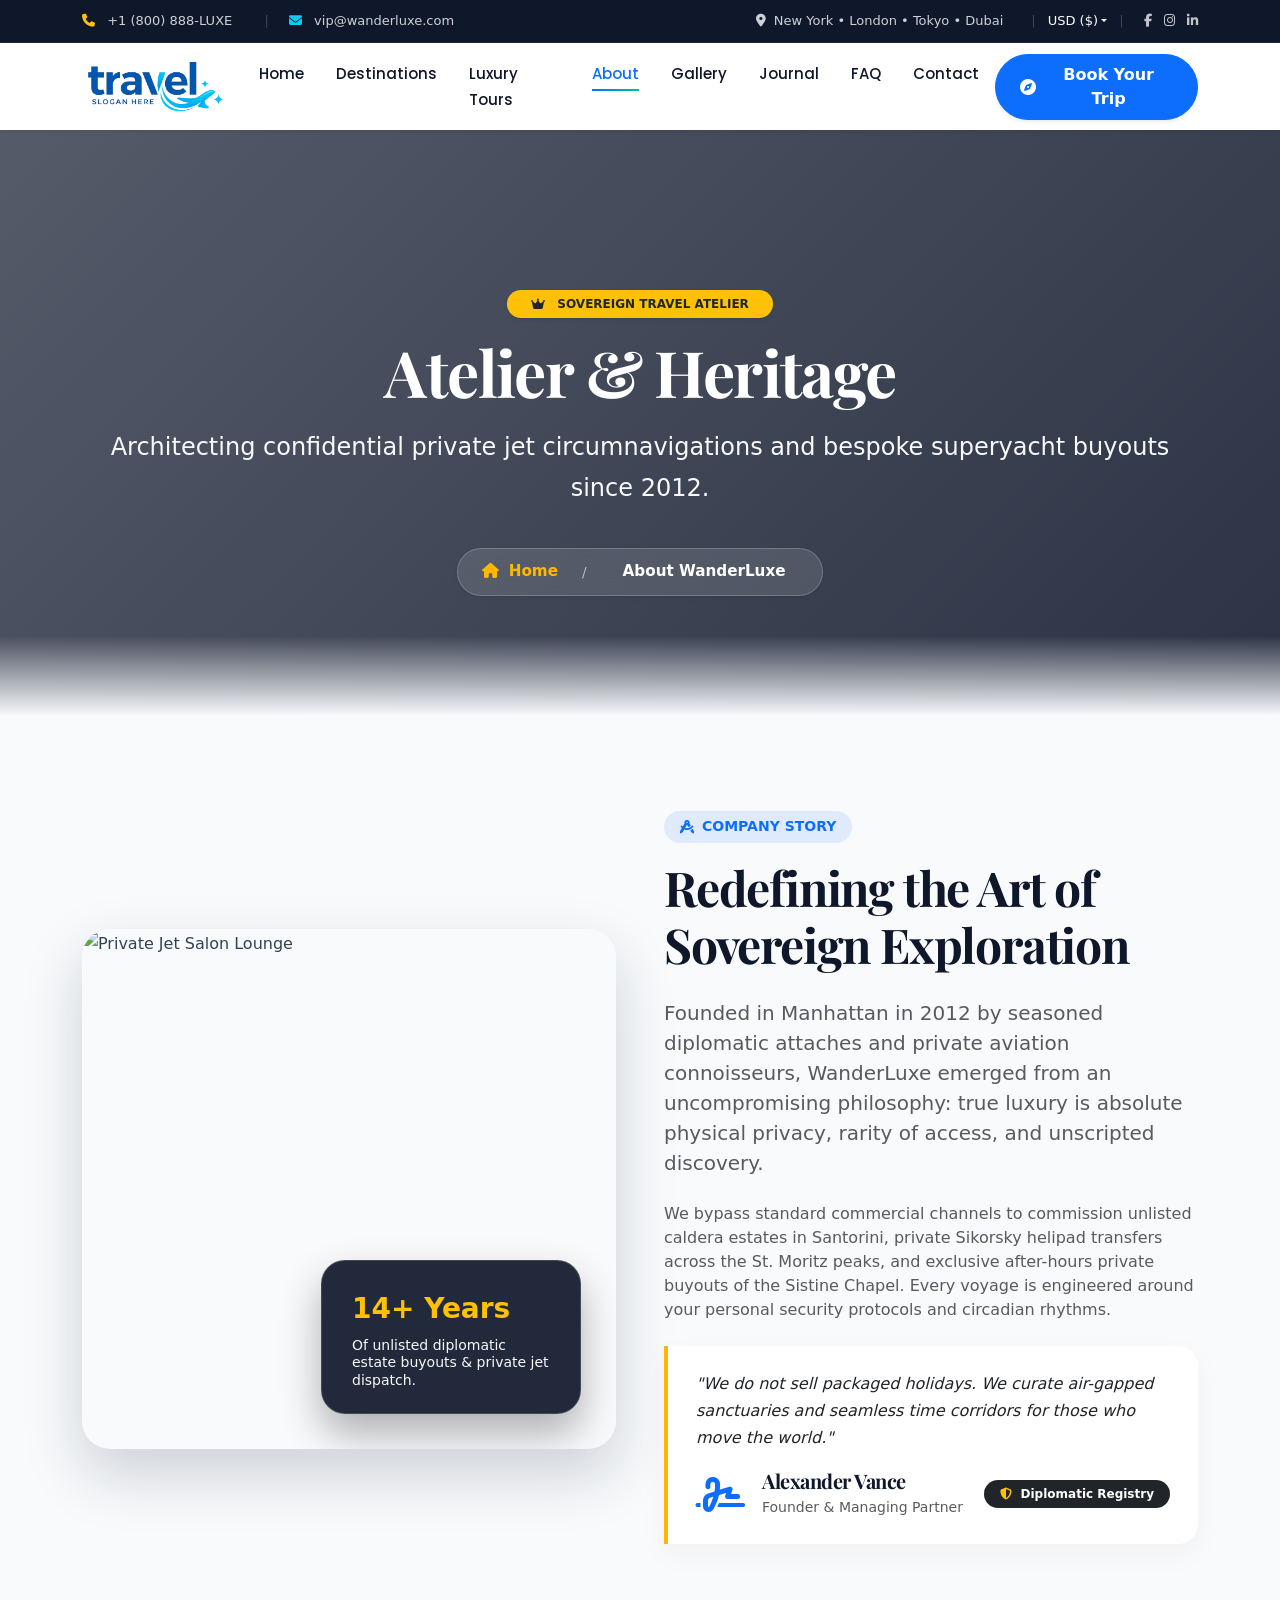
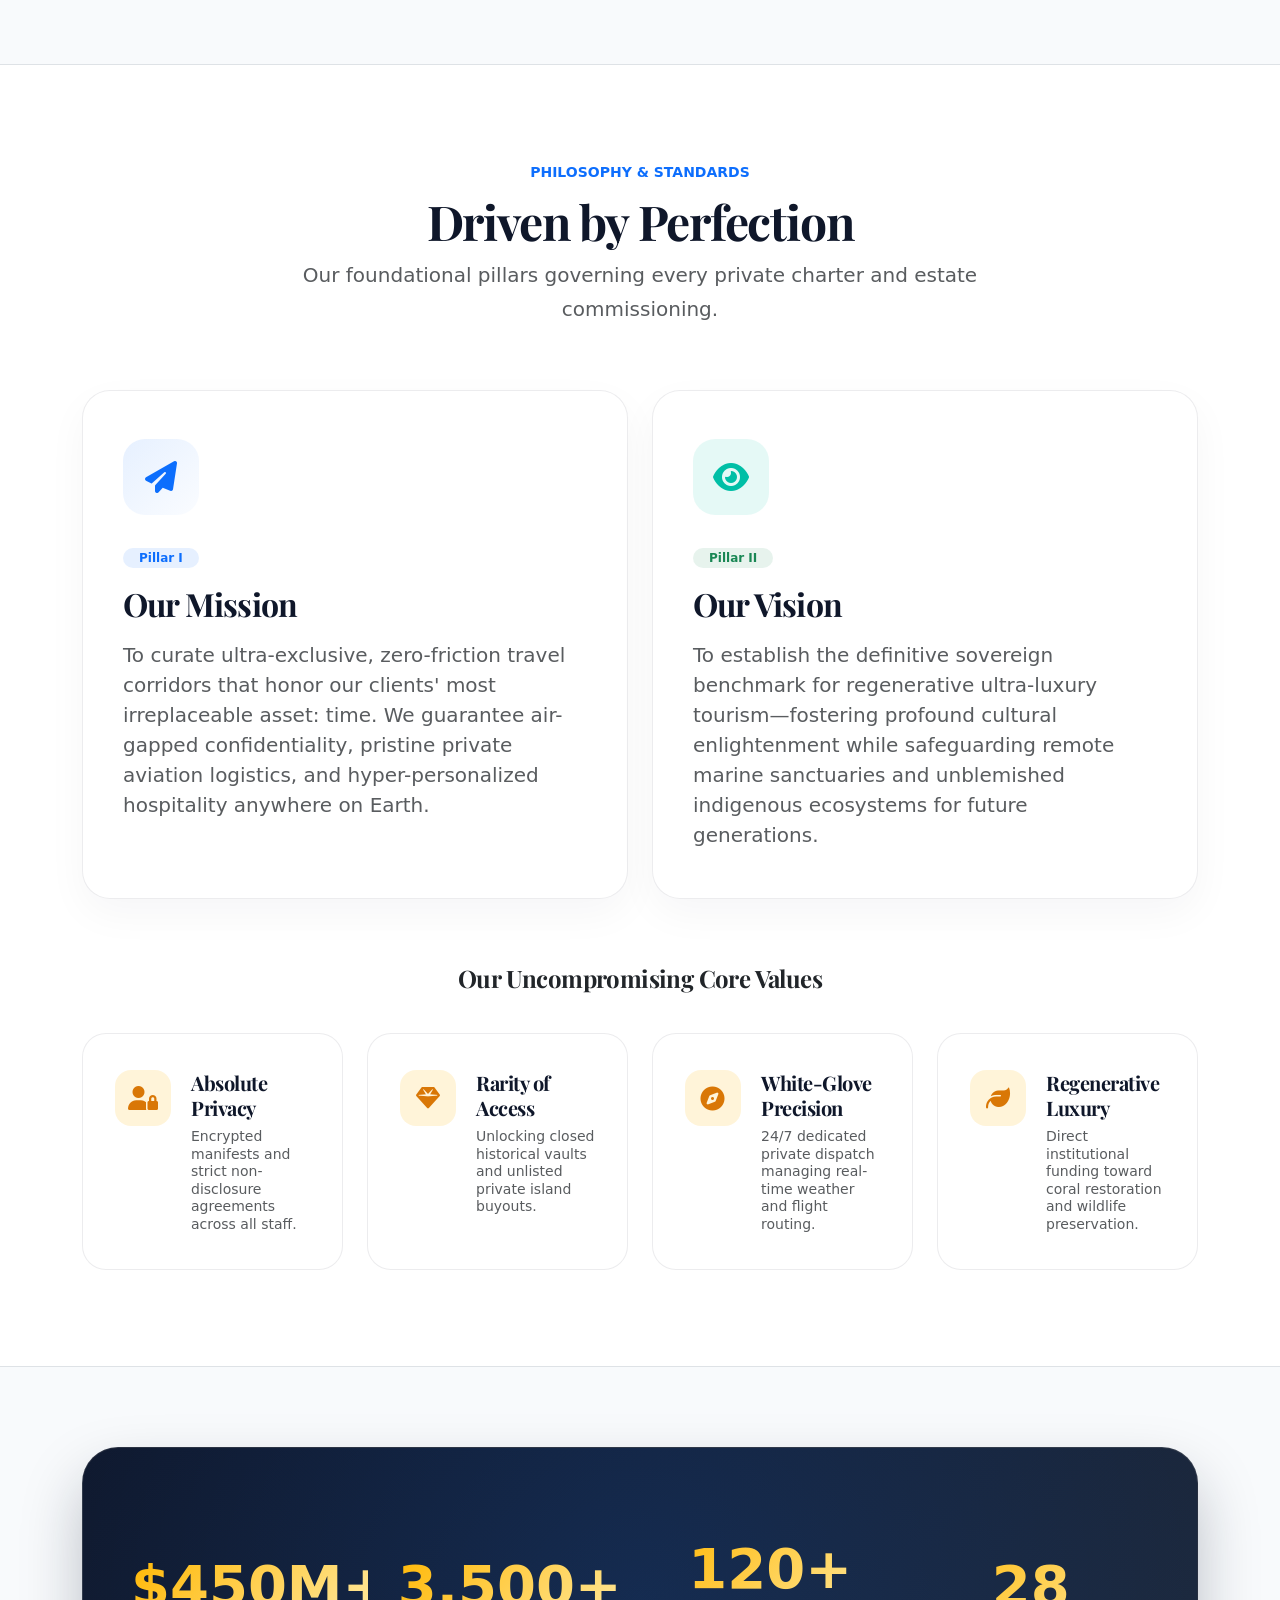
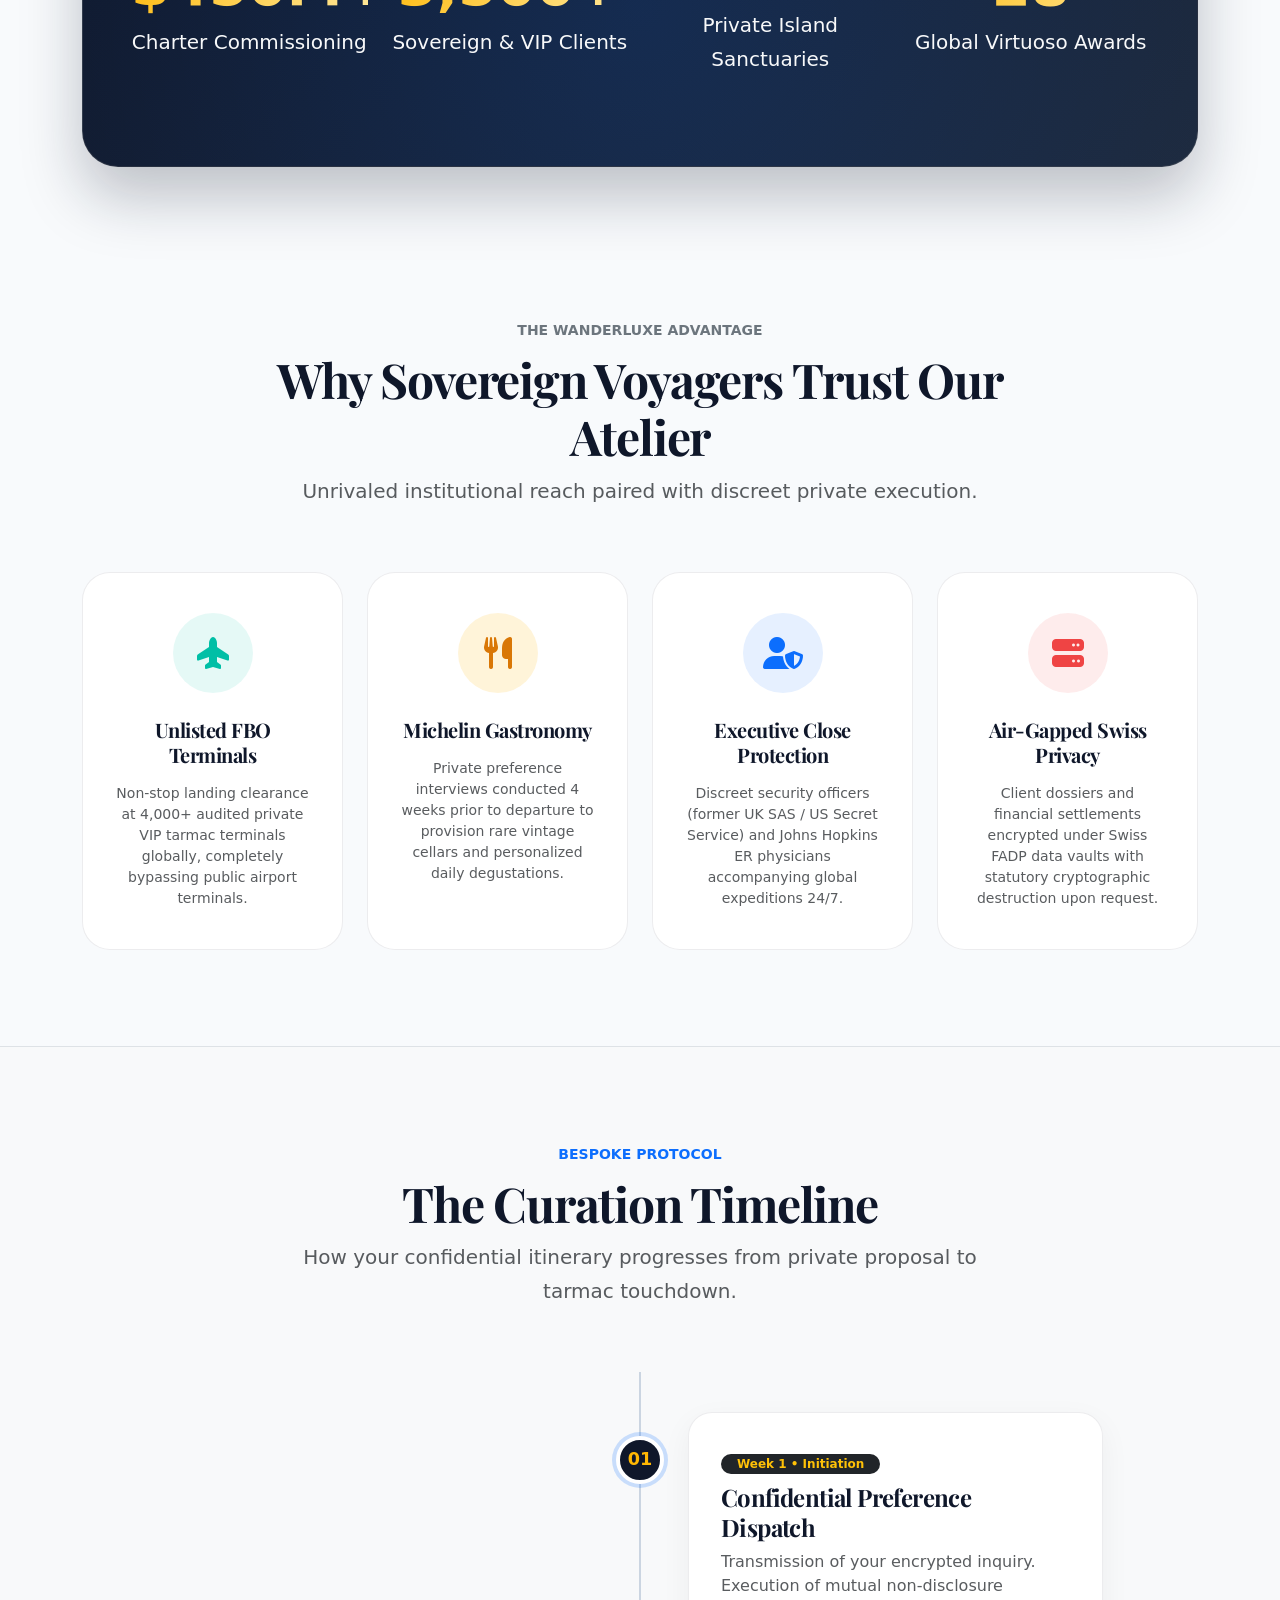
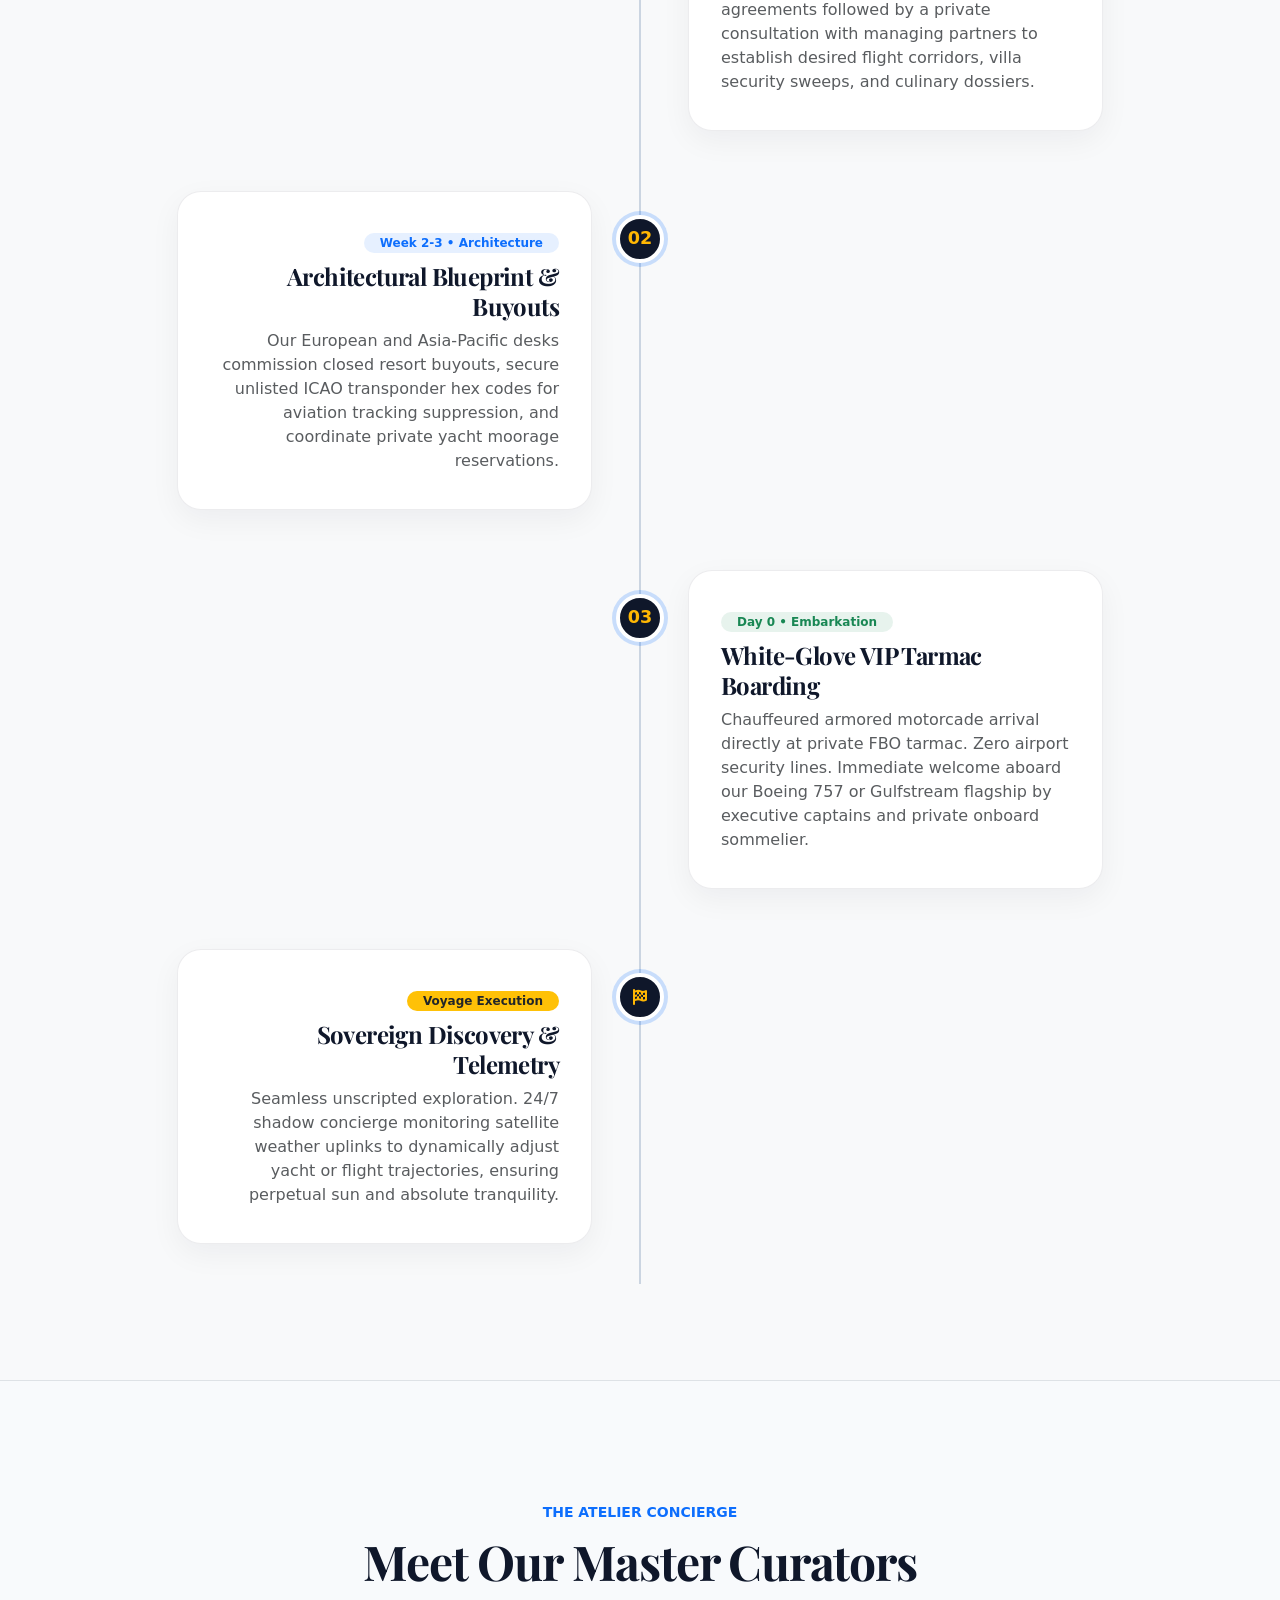
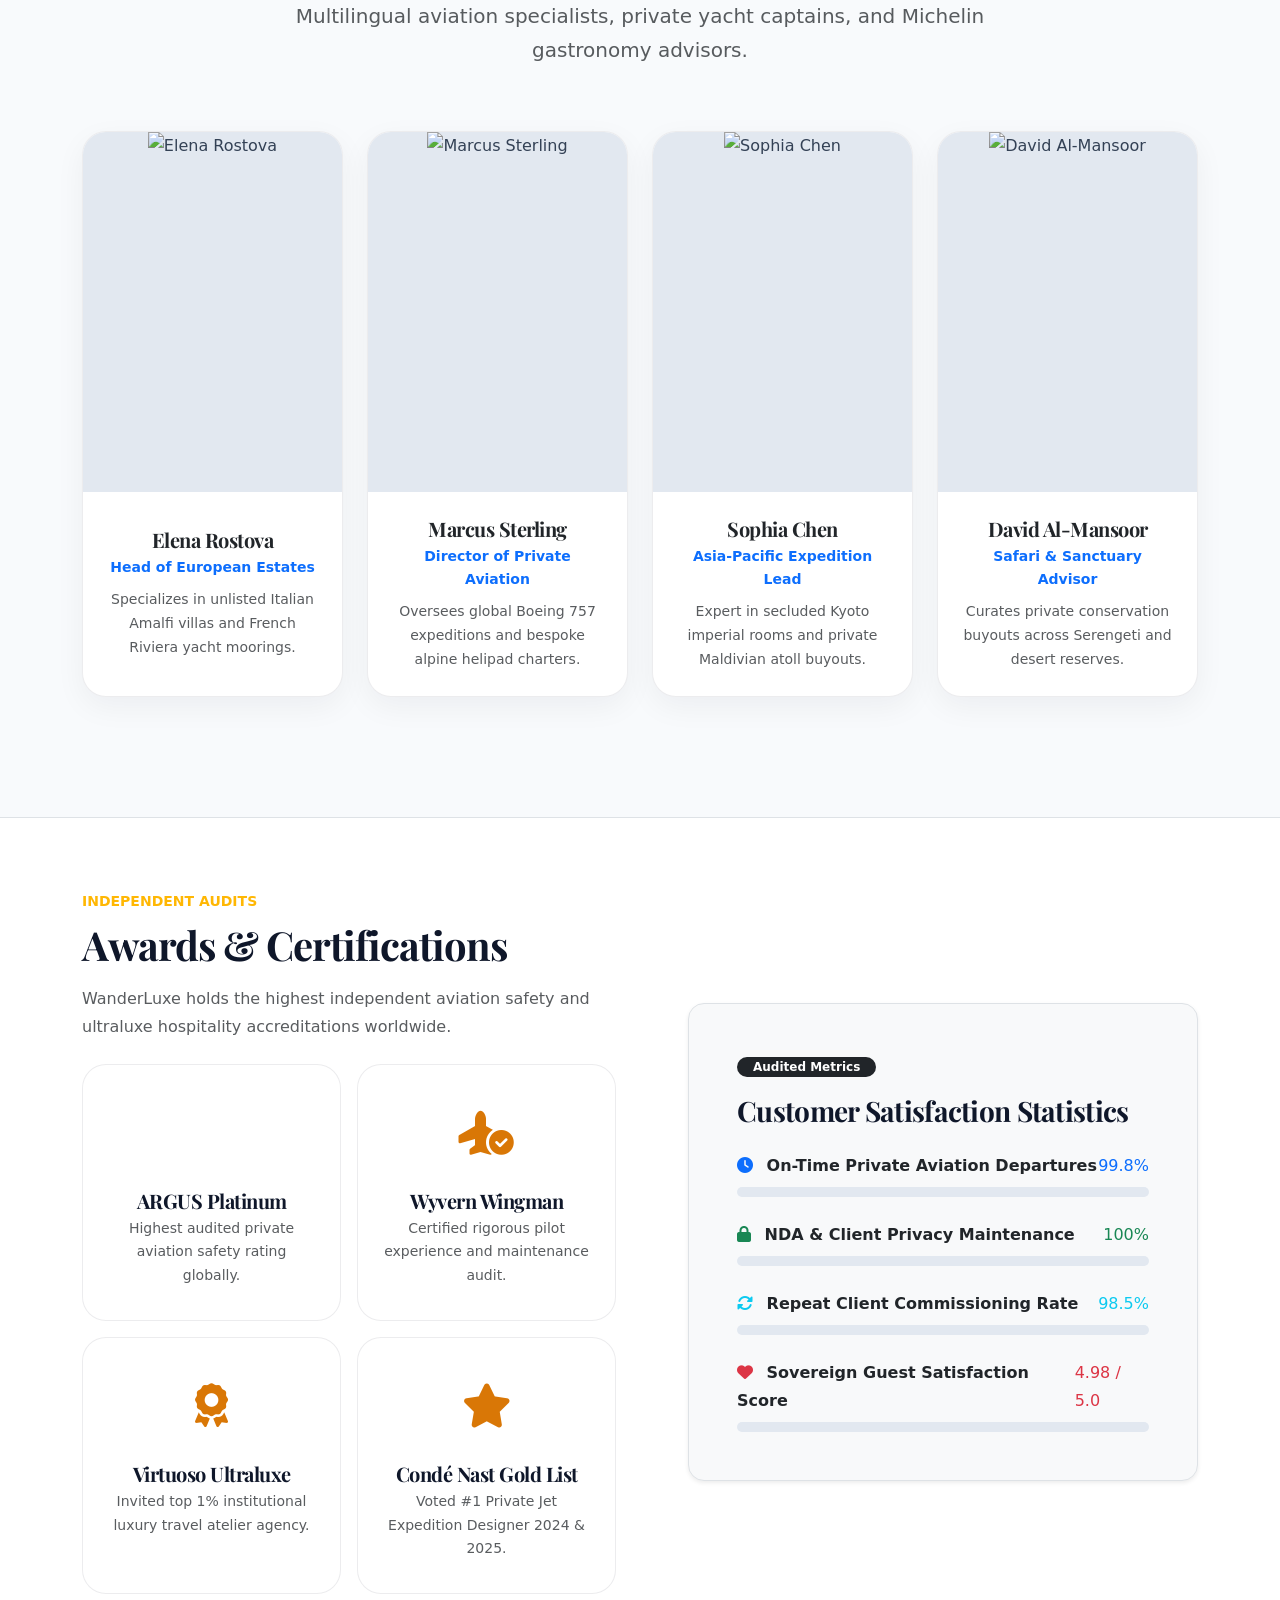
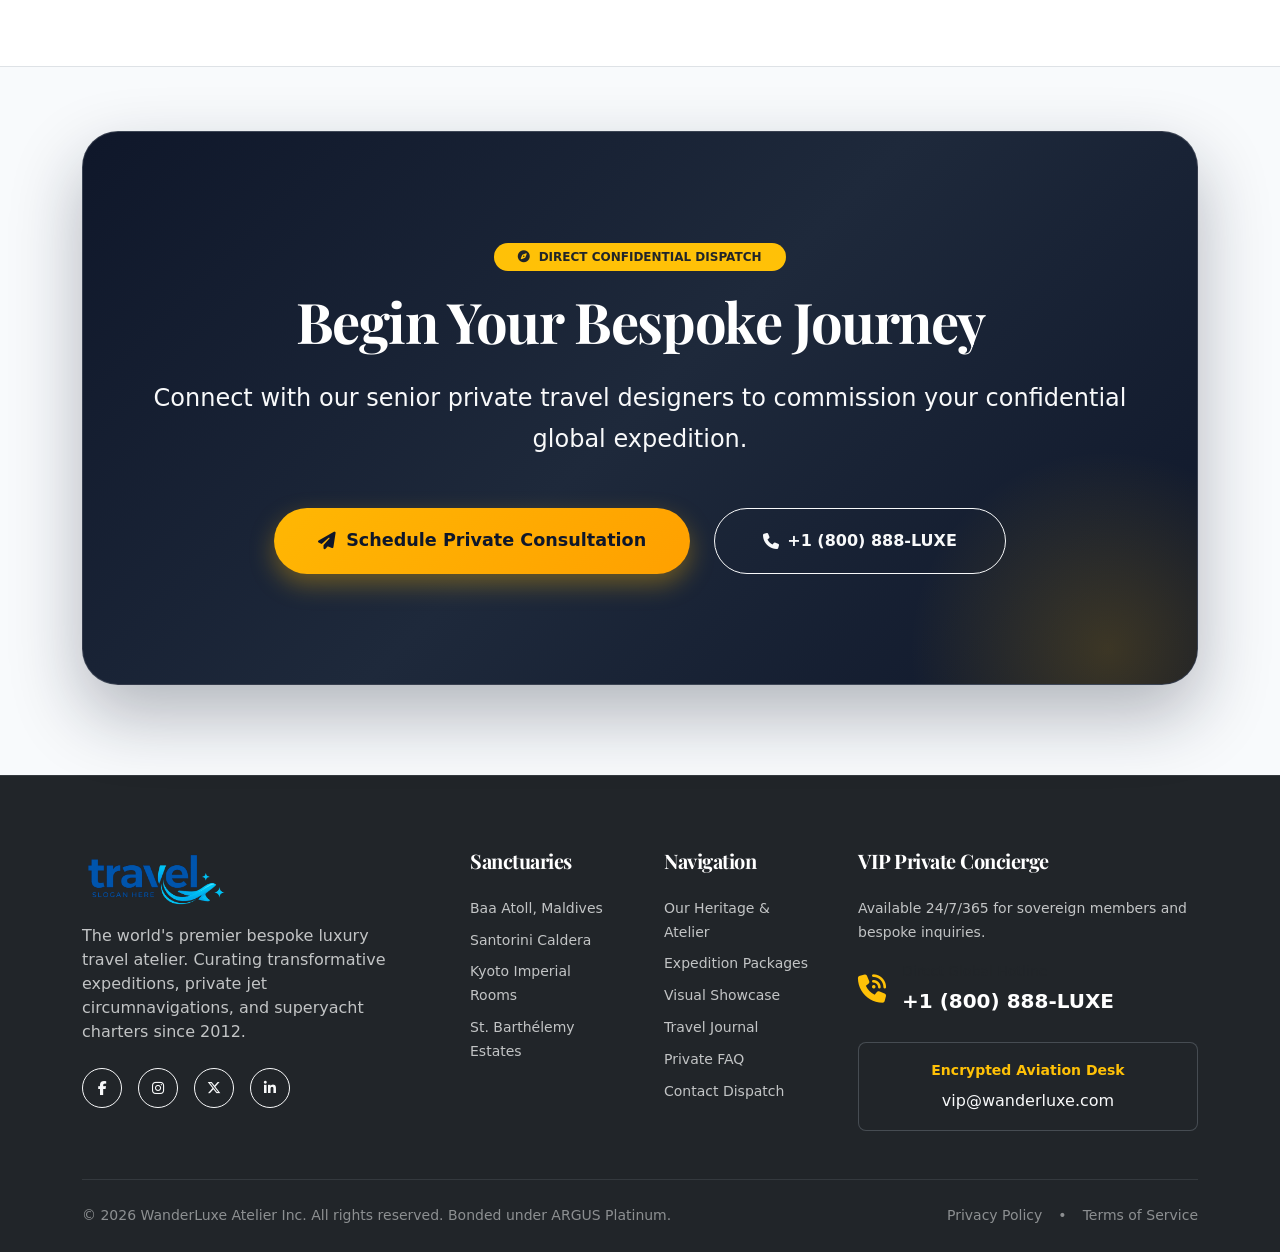
==== commit 805bbc2f: "Replace brand name text with logo image across multiple HTML files" ====
--- a/about.html
+++ b/about.html
@@ -497,12 +497,12 @@
   <div class="header-top d-none d-md-block" id="top-bar">
     <div class="container">
       <div class="row align-items-center">
-        <div class="col-md-6 top-contact">
+        <div class="col-lg-6 col-md-9 top-contact">
           <span class="me-3"><i class="fa-solid fa-phone me-2 text-warning"></i> +1 (800) 888-LUXE</span>
           <span class="top-divider">|</span>
           <span class="ms-1"><i class="fa-solid fa-envelope me-2 text-info"></i> vip@wanderluxe.com</span>
         </div>
-        <div class="col-md-6 d-flex justify-content-end align-items-center top-links">
+        <div class="col-lg-6 col-md-9 d-flex justify-content-end align-items-center top-links">
           <span class="me-3"><i class="fa-solid fa-location-dot me-1"></i> New York &bull; London &bull; Tokyo &bull; Dubai</span>
           <span class="top-divider">|</span>
           <div class="dropdown d-inline-block">
@@ -528,7 +528,7 @@
   <nav class="navbar navbar-expand-lg main-navbar shadow-sm sticky-top bg-white" id="main-navigation">
     <div class="container">
       <a class="navbar-brand fs-3 fw-bold" href="index.html">
-        Wander<span class="text-primary">Luxe</span><span class="brand-dot text-warning">.</span>
+        <img src="assets/img/logo.png" alt="logo" class="img-responsive" />
       </a>
 
       <button class="navbar-toggler border-0 shadow-none" type="button" data-bs-toggle="offcanvas" data-bs-target="#mobileMenu">
@@ -559,14 +559,16 @@
   <!-- Mobile Offcanvas Menu -->
   <div class="offcanvas offcanvas-start offcanvas-custom bg-dark text-white" tabindex="-1" id="mobileMenu">
     <div class="offcanvas-header border-bottom border-secondary border-opacity-25 pb-4">
-      <a class="navbar-brand text-white fs-3 fw-bold" href="index.html">Wander<span class="text-primary">Luxe</span><span class="text-warning">.</span></a>
+      <a class="navbar-brand text-white fs-3 fw-bold" href="index.html">
+        <img src="assets/img/logo.png" alt="logo" class="img-responsive" />
+      </a>
       <button type="button" class="btn-close btn-close-white shadow-none" data-bs-dismiss="offcanvas"></button>
     </div>
     <div class="offcanvas-body pt-4">
       <ul class="navbar-nav fs-5 gap-3">
         <li class="nav-item"><a class="nav-link text-white" href="index.html"><i class="fa-solid fa-house me-3 text-primary"></i> Home</a></li>
         <li class="nav-item"><a class="nav-link text-white" href="destinations.html"><i class="fa-solid fa-earth-americas me-3 text-info"></i> Destinations</a></li>
-        <li class="nav-item"><a class="nav-link text-white" href="tours.html"><i class="fa-solid fa-suitcases me-3 text-warning"></i> Tours</a></li>
+        <li class="nav-item"><a class="nav-link text-white" href="tours.html"><i class="fa-solid fa-briefcase me-3 text-warning"></i> Tours</a></li>
         <li class="nav-item"><a class="nav-link text-white active text-primary" href="about.html"><i class="fa-solid fa-gem me-3 text-danger"></i> About</a></li>
         <li class="nav-item"><a class="nav-link text-white" href="gallery.html"><i class="fa-solid fa-images me-3 text-success"></i> Gallery</a></li>
         <li class="nav-item"><a class="nav-link text-white" href="blog.html"><i class="fa-solid fa-book-open me-3 text-primary"></i> Journal</a></li>
@@ -597,7 +599,7 @@
   </section>
 
   <!-- 3. Company Story Section -->
-  <section class="py-5 my-4" id="company-story">
+  <section class="py-5 my-4 overflow-hidden" id="company-story">
     <div class="container py-4">
       <div class="row align-items-center g-5">
         <div class="col-lg-6" data-aos="fade-right" data-aos-duration="1000">
@@ -983,7 +985,7 @@
   </section>
 
   <!-- 11. Awards & Certifications & 12. Customer Satisfaction Statistics Section -->
-  <section class="py-5 bg-white border-top border-bottom" id="awards-stats-section">
+  <section class="py-5 bg-white border-top border-bottom overflow-hidden" id="awards-stats-section">
     <div class="container py-4">
       <div class="row g-5 align-items-center">
         
@@ -1113,7 +1115,7 @@
       <div class="row g-5 mb-5">
         <div class="col-lg-4 col-md-6">
           <a class="navbar-brand text-white fs-2 fw-bold mb-3 d-block" href="index.html">
-            Wander<span class="text-primary">Luxe</span><span class="text-warning">.</span>
+            <img src="assets/img/logo.png" alt="logo" class="img-responsive" />
           </a>
           <p class="text-light text-opacity-75 mb-4 pe-lg-4 lh-base">
             The world's premier bespoke luxury travel atelier. Curating transformative expeditions, private jet circumnavigations, and superyacht charters since 2012.
--- a/assets/css/style.css
+++ b/assets/css/style.css
@@ -161,7 +161,7 @@
 .main-navbar {
   background-color: var(--wl-white);
   box-shadow: var(--shadow-sm);
-  padding: 16px 0;
+  padding: 10px 0;
   transition: all var(--transition-normal);
   z-index: 1030;
 }
@@ -183,7 +183,9 @@
   color: var(--wl-dark) !important;
   letter-spacing: -0.5px;
 }
-
+.navbar-brand img{
+  height: 56px;
+}
 .navbar-brand span {
   color: var(--wl-primary);
 }
@@ -965,12 +967,12 @@
   width: 50px;
   height: 50px;
   border-radius: 16px;
-  background: linear-gradient(135deg, var(--wl-primary) 0%, var(--wl-secondary) 100%);
+  background: #0c6efd;
   color: var(--wl-white);
   border: none;
   font-size: 20px;
   cursor: pointer;
-  box-shadow: 0 10px 25px rgba(12, 110, 253, 0.4);
+  box-shadow: 0 10px 25px rgba(12, 108, 253, 0.329);
   opacity: 0;
   visibility: hidden;
   transform: translateY(20px);
@@ -980,7 +982,9 @@
   align-items: center;
   justify-content: center;
 }
-
+.img-responsive{
+  max-width: 100%;
+}
 #scrollTopBtn.show {
   opacity: 1;
   visibility: visible;
@@ -1049,3 +1053,470 @@
 .offcanvas-custom .btn-close {
   filter: invert(1) grayscale(100%) brightness(200%);
 }
+
+/* ==========================================================================
+   Destination Showcase Rebuild Section
+   ========================================================================== */
+.showcase-card {
+  background: var(--wl-white);
+  border-radius: 20px;
+  overflow: hidden;
+  box-shadow: var(--shadow-sm);
+  transition: transform 0.4s cubic-bezier(0.16, 1, 0.3, 1), box-shadow 0.4s cubic-bezier(0.16, 1, 0.3, 1), border-color 0.4s cubic-bezier(0.16, 1, 0.3, 1);
+  height: 100%;
+  display: flex;
+  flex-direction: column;
+  border: 1px solid var(--wl-border);
+  position: relative;
+  outline: none;
+}
+
+.showcase-img-container {
+  position: relative;
+  height: 240px;
+  overflow: hidden;
+  background-color: var(--wl-dark);
+}
+
+.showcase-img {
+  width: 100%;
+  height: 100%;
+  object-fit: cover;
+  transition: transform 0.5s cubic-bezier(0.16, 1, 0.3, 1);
+  will-change: transform;
+  backface-visibility: hidden;
+}
+
+.showcase-img-overlay {
+  position: absolute;
+  inset: 0;
+  background: linear-gradient(180deg, rgba(26,26,26,0) 40%, rgba(26,26,26,0.85) 100%);
+  opacity: 0.7;
+  transition: opacity 0.4s cubic-bezier(0.16, 1, 0.3, 1);
+  z-index: 1;
+}
+
+.showcase-badge {
+  position: absolute;
+  top: 16px;
+  left: 16px;
+  background: linear-gradient(135deg, var(--wl-secondary) 0%, #008f7d 100%);
+  color: var(--wl-white);
+  font-size: 11px;
+  font-weight: 700;
+  text-transform: uppercase;
+  padding: 6px 14px;
+  border-radius: 30px;
+  letter-spacing: 1px;
+  box-shadow: 0 4px 10px rgba(0, 191, 166, 0.2);
+  z-index: 2;
+}
+
+.showcase-content {
+  padding: 24px;
+  display: flex;
+  flex-direction: column;
+  flex-grow: 1;
+  background: var(--wl-white);
+  transition: background-color 0.4s ease;
+}
+
+.showcase-rating {
+  font-size: 13px;
+  color: var(--wl-text-muted);
+  display: flex;
+  align-items: center;
+  gap: 6px;
+  margin-bottom: 8px;
+  font-weight: 500;
+}
+
+.showcase-title {
+  font-family: var(--font-heading);
+  font-size: 22px;
+  font-weight: 700;
+  color: var(--wl-dark);
+  margin-bottom: 12px;
+  transition: color 0.4s ease;
+  line-height: 1.3;
+}
+
+.showcase-desc {
+  font-size: 14px;
+  color: var(--wl-text-muted);
+  line-height: 1.6;
+  margin-bottom: 20px;
+  flex-grow: 1;
+}
+
+.showcase-footer {
+  display: flex;
+  align-items: center;
+  justify-content: space-between;
+  border-top: 1px solid var(--wl-border);
+  padding-top: 16px;
+  margin-top: auto;
+}
+
+.showcase-price {
+  display: flex;
+  flex-direction: column;
+}
+
+.showcase-price .price-label {
+  font-size: 11px;
+  color: var(--wl-text-muted);
+  text-transform: uppercase;
+  letter-spacing: 0.5px;
+}
+
+.showcase-price .price-val {
+  font-size: 20px;
+  font-weight: 800;
+  color: var(--wl-primary);
+}
+
+.btn-explore {
+  display: inline-flex;
+  align-items: center;
+  justify-content: center;
+  gap: 8px;
+  background: linear-gradient(135deg, var(--wl-primary) 0%, #0052cc 100%);
+  color: var(--wl-white) !important;
+  font-weight: 600;
+  font-size: 13px;
+  padding: 10px 7px;
+  border-radius: 50px;
+  border: none;
+  box-shadow: 0 4px 10px rgba(12, 110, 253, 0.2);
+  opacity: 0;
+  transform: translateY(10px);
+  transition: transform 0.4s cubic-bezier(0.16, 1, 0.3, 1), opacity 0.4s cubic-bezier(0.16, 1, 0.3, 1);
+}
+
+.btn-explore:hover,
+.btn-explore:focus-visible {
+  background: linear-gradient(135deg, var(--wl-secondary) 0%, #008f7d 100%);
+  box-shadow: 0 6px 15px rgba(0, 191, 166, 0.3);
+  transform: translateY(-2px);
+  outline: none;
+}
+
+/* Showcase Hover & Keyboard Focus States */
+.showcase-card:hover,
+.showcase-card:focus-within {
+  transform: translateY(-8px);
+  box-shadow: var(--shadow-hover);
+  border-color: rgba(12, 110, 253, 0.25);
+}
+
+.showcase-card:hover .showcase-img,
+.showcase-card:focus-within .showcase-img {
+  transform: scale(1.1);
+}
+
+.showcase-card:hover .showcase-img-overlay,
+.showcase-card:focus-within .showcase-img-overlay {
+  opacity: 0.95;
+}
+
+.showcase-card:hover .showcase-title,
+.showcase-card:focus-within .showcase-title {
+  color: var(--wl-primary);
+}
+
+.showcase-card:hover .btn-explore,
+.showcase-card:focus-within .btn-explore {
+  opacity: 1;
+  transform: translateY(0);
+}
+
+/* ==========================================================================
+   Verified Traveler Testimonials — Premium Swiper Section
+   All selectors are namespaced under .testimonials-* to avoid conflicts.
+   ========================================================================== */
+
+/* Section background */
+#testimonials {
+  background: linear-gradient(135deg, #f0f4ff 0%, #f9fafb 60%, #e8f5f1 100%);
+  position: relative;
+  overflow: hidden;
+}
+
+/* Subtle decorative orbs */
+#testimonials::before,
+#testimonials::after {
+  content: '';
+  position: absolute;
+  border-radius: 50%;
+  pointer-events: none;
+  z-index: 0;
+}
+#testimonials::before {
+  width: 600px;
+  height: 600px;
+  background: radial-gradient(circle, rgba(12,110,253,0.06) 0%, transparent 70%);
+  top: -200px;
+  right: -200px;
+}
+#testimonials::after {
+  width: 500px;
+  height: 500px;
+  background: radial-gradient(circle, rgba(0,191,166,0.07) 0%, transparent 70%);
+  bottom: -150px;
+  left: -150px;
+}
+
+#testimonials .container {
+  position: relative;
+  z-index: 1;
+}
+
+/* Swiper overflow fix */
+.testimonials-swiper {
+  overflow: hidden;
+  padding-bottom: 60px !important;
+}
+
+/* ---- Testimonial Card ---- */
+.testimonial-card {
+  background: rgba(255, 255, 255, 0.85);
+  backdrop-filter: blur(12px);
+  -webkit-backdrop-filter: blur(12px);
+  border: 1px solid rgba(255, 255, 255, 0.7);
+  border-radius: 24px;
+  padding: 36px 32px 32px;
+  box-shadow: 0 4px 24px rgba(0,0,0,0.07);
+  display: flex;
+  flex-direction: column;
+  height: 100%;
+  position: relative;
+  overflow: hidden;
+  transition: transform 0.4s cubic-bezier(0.16, 1, 0.3, 1),
+              box-shadow 0.4s cubic-bezier(0.16, 1, 0.3, 1);
+}
+
+/* Gradient top-border reveal on hover */
+.testimonial-card::before {
+  content: '';
+  position: absolute;
+  top: 0;
+  left: 0;
+  right: 0;
+  height: 3px;
+  background: linear-gradient(90deg, var(--wl-primary), var(--wl-secondary));
+  transform: scaleX(0);
+  transform-origin: left;
+  transition: transform 0.45s cubic-bezier(0.16, 1, 0.3, 1);
+}
+
+.testimonial-card:hover {
+  transform: translateY(-8px);
+  box-shadow: 0 20px 60px rgba(0,0,0,0.13);
+}
+
+.testimonial-card:hover::before {
+  transform: scaleX(1);
+}
+
+/* Large decorative quote mark */
+.testimonial-quote-icon {
+  width: 52px;
+  height: 52px;
+  border-radius: 14px;
+  background: linear-gradient(135deg, rgba(12,110,253,0.1) 0%, rgba(0,191,166,0.1) 100%);
+  display: flex;
+  align-items: center;
+  justify-content: center;
+  font-size: 24px;
+  color: var(--wl-primary);
+  margin-bottom: 20px;
+  flex-shrink: 0;
+}
+
+/* Star rating */
+.testimonial-stars {
+  display: flex;
+  gap: 3px;
+  margin-bottom: 18px;
+}
+.testimonial-stars i {
+  font-size: 14px;
+  color: #FFAD00;
+}
+
+/* Review text */
+.testimonial-text {
+  font-size: 15px;
+  line-height: 1.75;
+  color: #374151;
+  font-style: italic;
+  flex-grow: 1;
+  margin-bottom: 28px;
+}
+
+/* Trip meta pill */
+.testimonial-trip-meta {
+  display: inline-flex;
+  align-items: center;
+  gap: 8px;
+  background: linear-gradient(135deg, rgba(12,110,253,0.08) 0%, rgba(0,191,166,0.08) 100%);
+  border: 1px solid rgba(12,110,253,0.15);
+  color: var(--wl-primary);
+  font-size: 12px;
+  font-weight: 600;
+  padding: 6px 14px;
+  border-radius: 30px;
+  letter-spacing: 0.3px;
+  margin-bottom: 20px;
+}
+
+/* Divider */
+.testimonial-divider {
+  height: 1px;
+  background: rgba(0,0,0,0.07);
+  margin-bottom: 20px;
+}
+
+/* Avatar footer row */
+.testimonial-footer {
+  display: flex;
+  align-items: center;
+  gap: 14px;
+}
+
+/* Avatar container for zoom effect */
+.testimonial-avatar-wrap {
+  position: relative;
+  flex-shrink: 0;
+}
+
+.testimonial-avatar {
+  width: 56px;
+  height: 56px;
+  border-radius: 50%;
+  object-fit: cover;
+  border: 3px solid rgba(255,255,255,0.9);
+  box-shadow: 0 4px 12px rgba(0,0,0,0.12);
+  transition: transform 0.4s cubic-bezier(0.16, 1, 0.3, 1);
+}
+
+.testimonial-card:hover .testimonial-avatar {
+  transform: scale(1.1);
+}
+
+/* Verified badge */
+.testimonial-verified-badge {
+  position: absolute;
+  bottom: -2px;
+  right: -2px;
+  width: 20px;
+  height: 20px;
+  background: var(--wl-primary);
+  border-radius: 50%;
+  border: 2px solid #fff;
+  display: flex;
+  align-items: center;
+  justify-content: center;
+  font-size: 9px;
+  color: #fff;
+  transition: transform 0.35s cubic-bezier(0.34, 1.56, 0.64, 1);
+}
+
+.testimonial-card:hover .testimonial-verified-badge {
+  transform: scale(1.25);
+}
+
+/* Traveler info */
+.testimonial-name {
+  font-family: var(--font-heading);
+  font-size: 15px;
+  font-weight: 700;
+  color: var(--wl-dark);
+  margin: 0 0 3px;
+}
+
+.testimonial-country {
+  font-size: 12px;
+  color: var(--wl-text-muted);
+  display: flex;
+  align-items: center;
+  gap: 5px;
+}
+
+.testimonial-date {
+  font-size: 11px;
+  color: var(--wl-text-muted);
+  margin-top: 2px;
+}
+
+/* ---- Navigation Arrows ---- */
+.testimonials-nav {
+  display: flex;
+  gap: 12px;
+  justify-content: center;
+  margin-top: -40px;
+  position: relative;
+  z-index: 10;
+}
+
+.testimonials-prev,
+.testimonials-next {
+  width: 48px;
+  height: 48px;
+  border-radius: 50%;
+  border: 2px solid var(--wl-border);
+  background: #fff;
+  color: var(--wl-dark);
+  display: flex;
+  align-items: center;
+  justify-content: center;
+  font-size: 18px;
+  cursor: pointer;
+  transition: all 0.3s cubic-bezier(0.16, 1, 0.3, 1);
+  box-shadow: 0 4px 14px rgba(0,0,0,0.08);
+  user-select: none;
+  -webkit-user-select: none;
+}
+
+.testimonials-prev:hover,
+.testimonials-next:hover {
+  background: linear-gradient(135deg, var(--wl-primary), var(--wl-secondary));
+  color: #fff;
+  border-color: transparent;
+  transform: scale(1.1);
+  box-shadow: 0 8px 24px rgba(12,110,253,0.3);
+}
+
+.testimonials-prev.swiper-button-disabled,
+.testimonials-next.swiper-button-disabled {
+  opacity: 0.35;
+  cursor: not-allowed;
+  pointer-events: none;
+}
+
+/* ---- Pagination Dots ---- */
+.testimonials-pagination {
+  display: flex !important;
+  justify-content: center;
+  align-items: center;
+  gap: 8px;
+  padding-top: 12px;
+}
+
+.testimonials-pagination .swiper-pagination-bullet {
+  width: 8px;
+  height: 8px;
+  background: rgba(12,110,253,0.25);
+  opacity: 1;
+  border-radius: 50%;
+  transition: all 0.35s cubic-bezier(0.16, 1, 0.3, 1);
+}
+
+.testimonials-pagination .swiper-pagination-bullet-active {
+  background: var(--wl-primary);
+  width: 28px;
+  border-radius: 4px;
+}
+
+
--- a/assets/css/responsive.css
+++ b/assets/css/responsive.css
@@ -22,7 +22,7 @@
 }
 
 /* Medium Devices (Tablets below 992px) */
-@media (max-width: 991.98px) {
+@media (max-width: 991px) {
   .header-top .top-contact {
     display: none;
   }
@@ -57,6 +57,9 @@
   .mega-footer {
     padding: 60px 0 0;
   }
+  .nav-link, .navbar-brand {
+    color: #fff !important;
+}
 }
 
 /* Small Devices (Landscape phones & small tablets below 768px) */
@@ -166,4 +169,11 @@
     height: 40px;
     font-size: 14px;
   }
+  .hide-in-small-device{
+    display: none;
+  }
+  #newsletterForm button{
+    padding-left: 20px !important;
+    padding-right: 20px !important;
+  }
 }
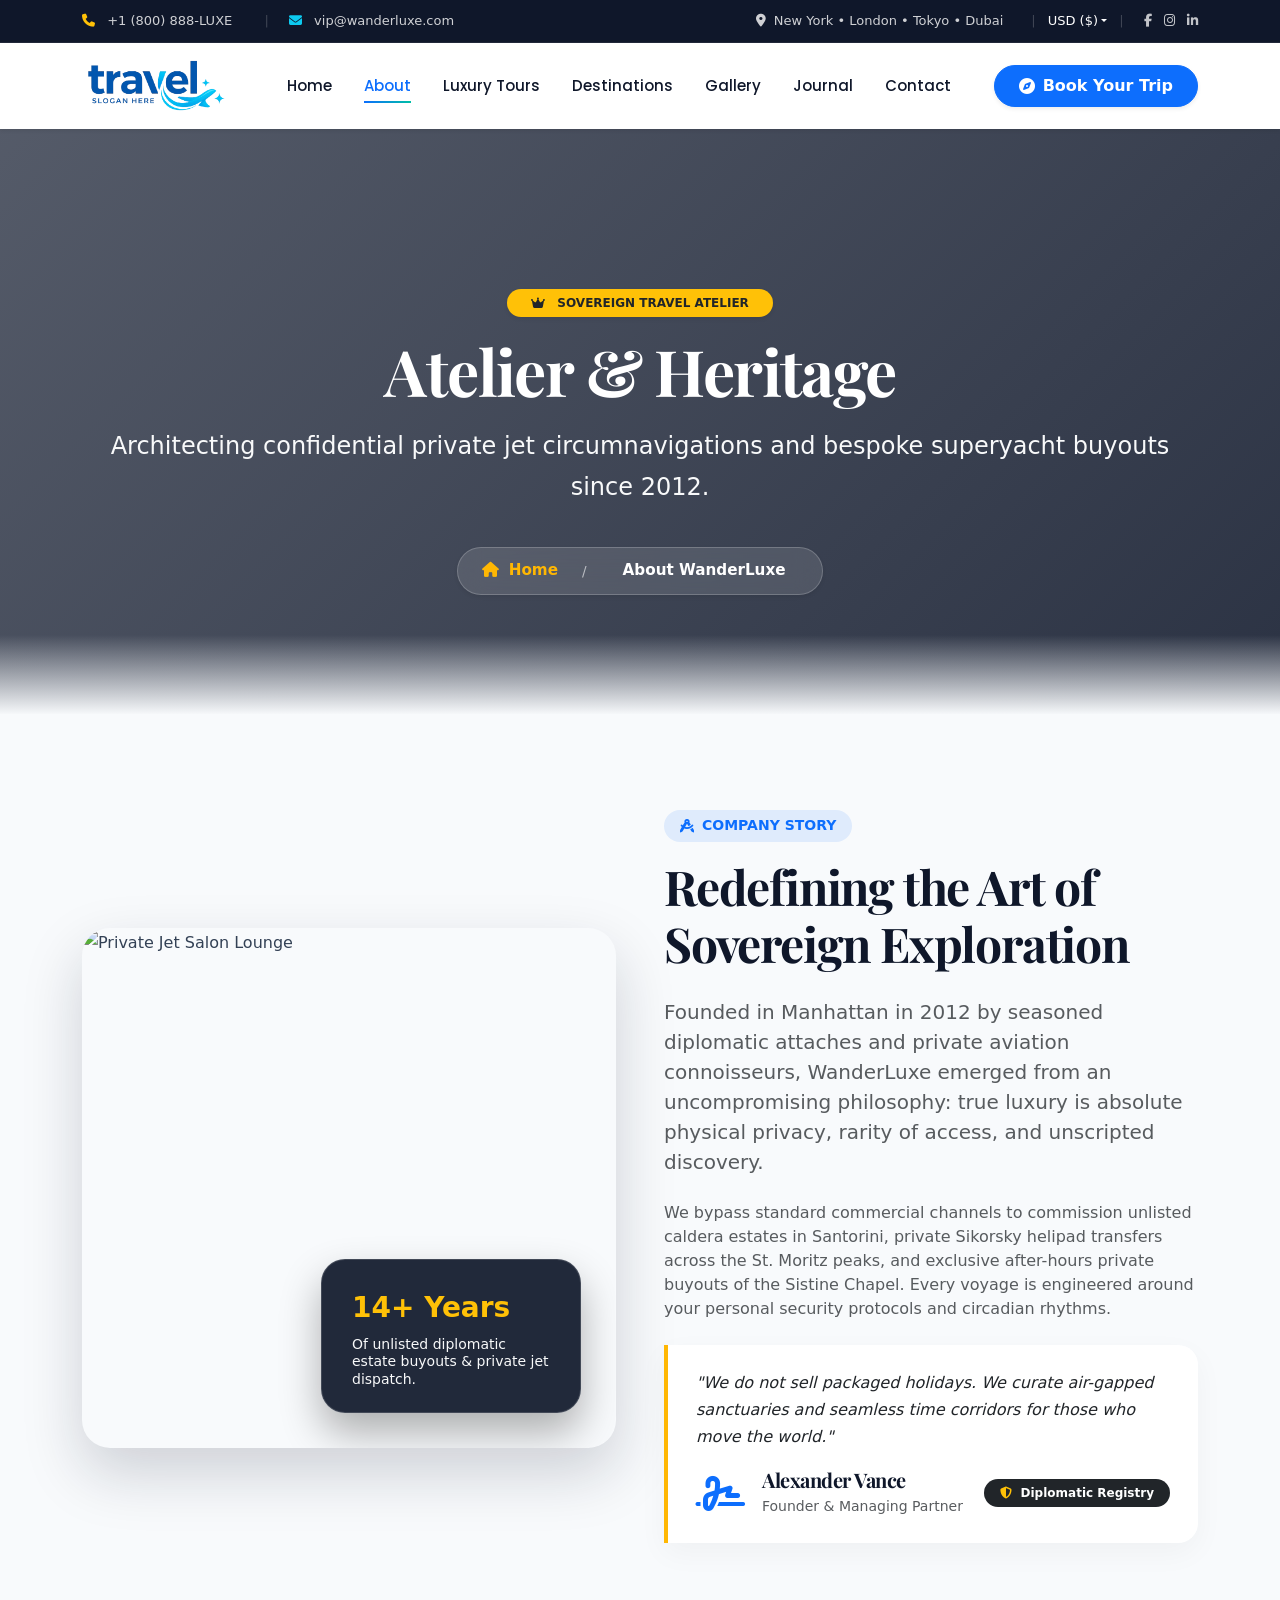
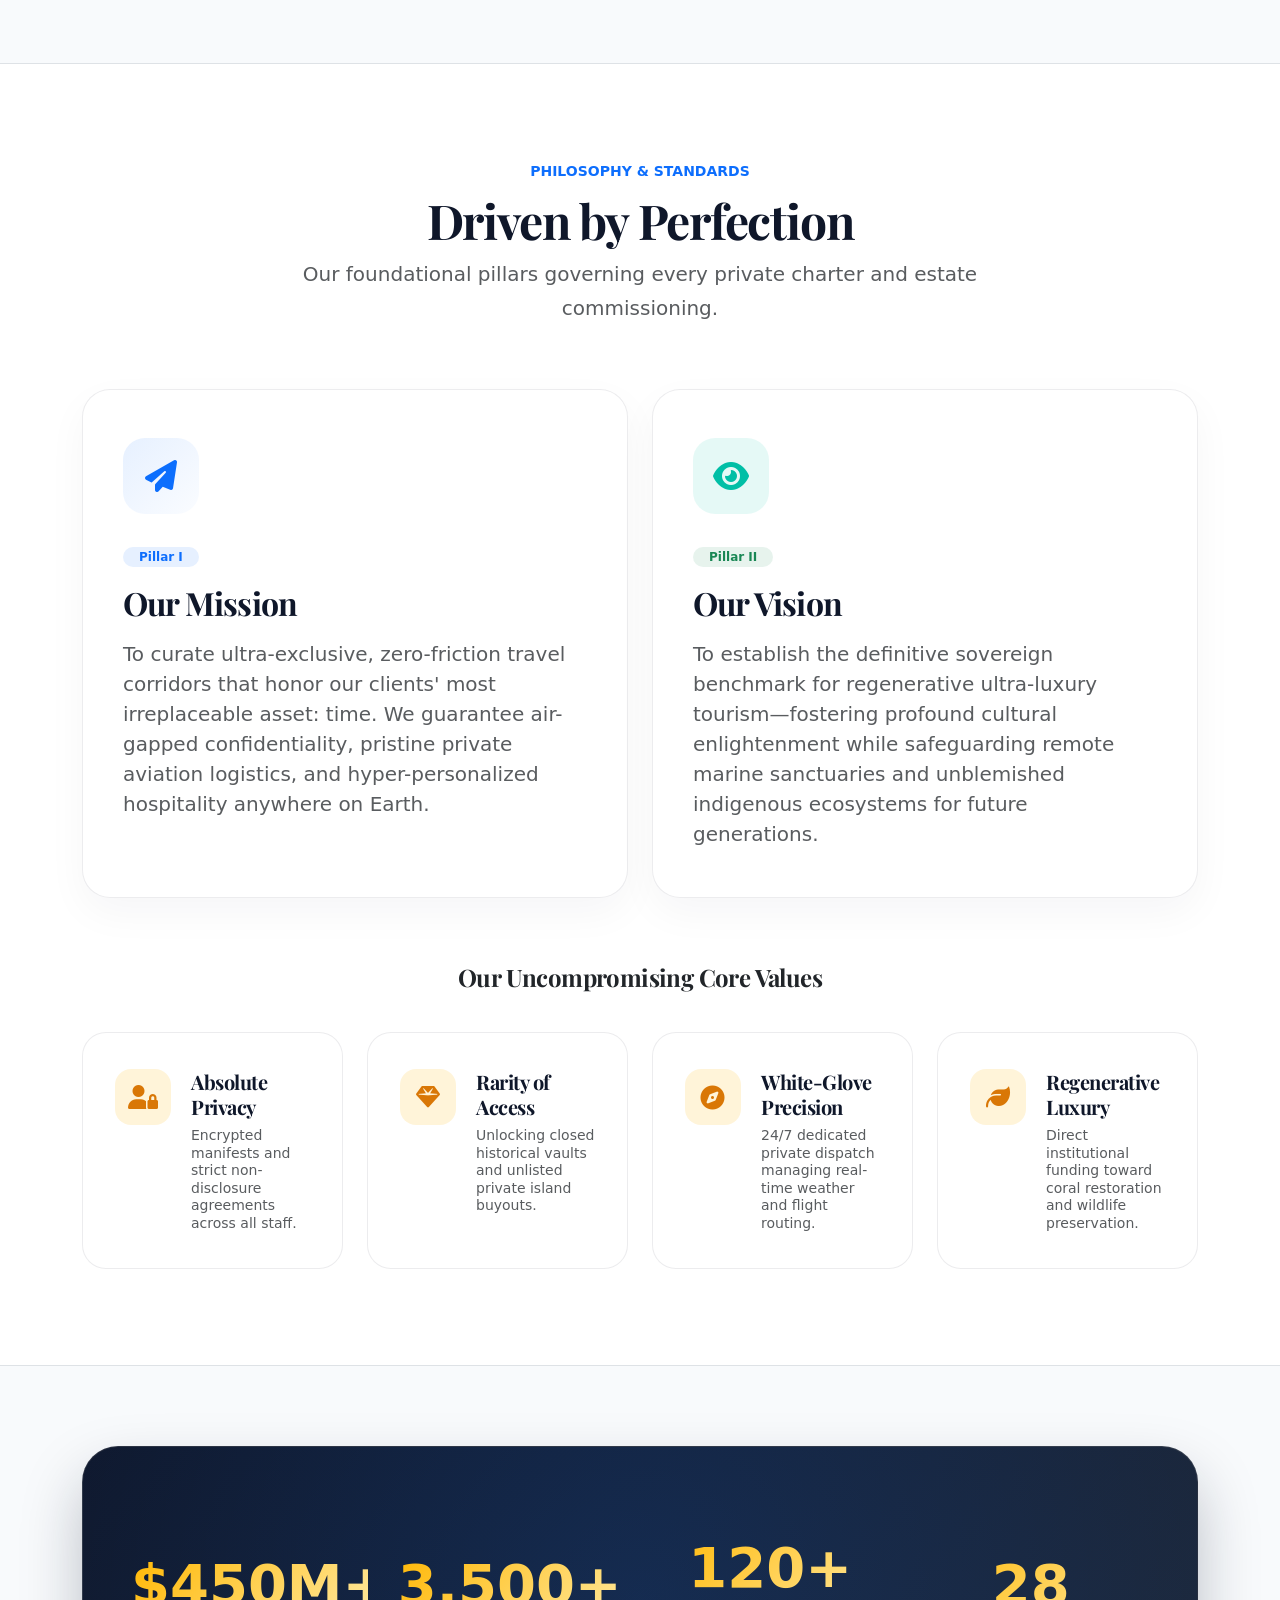
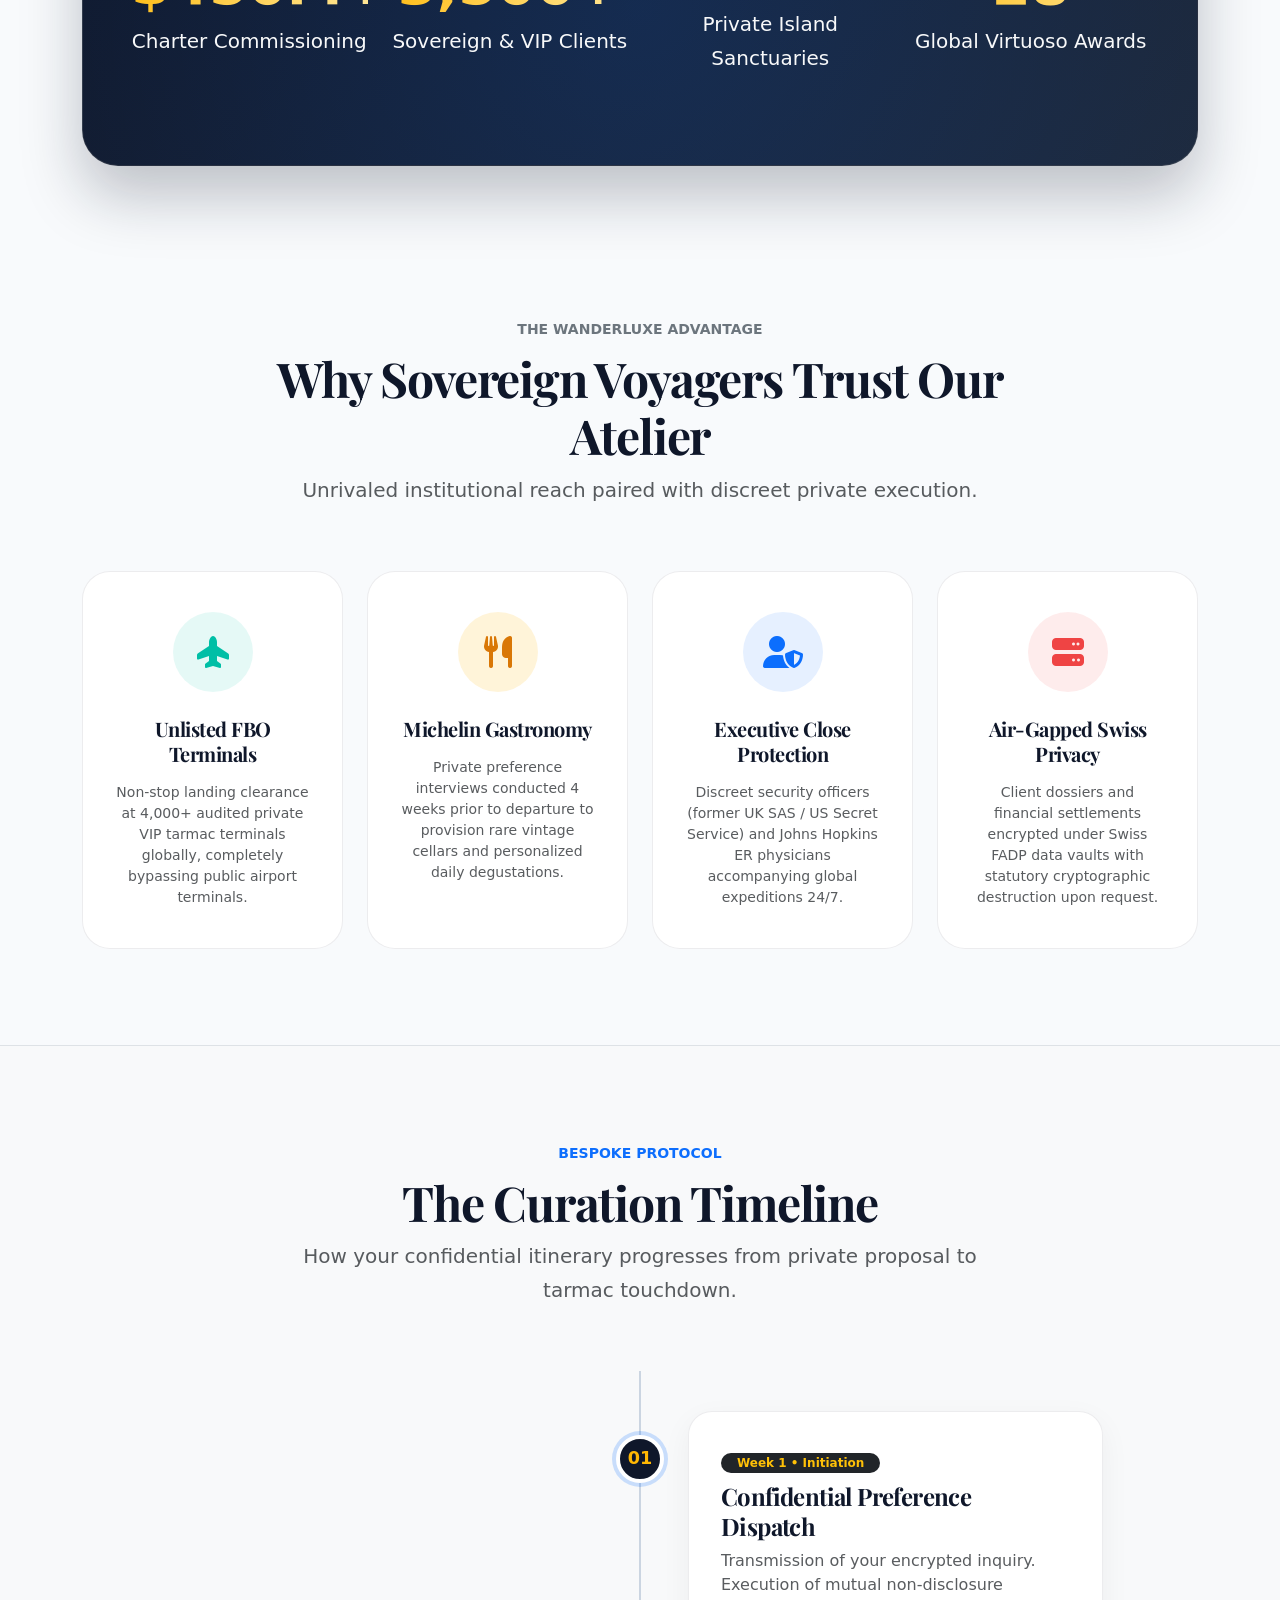
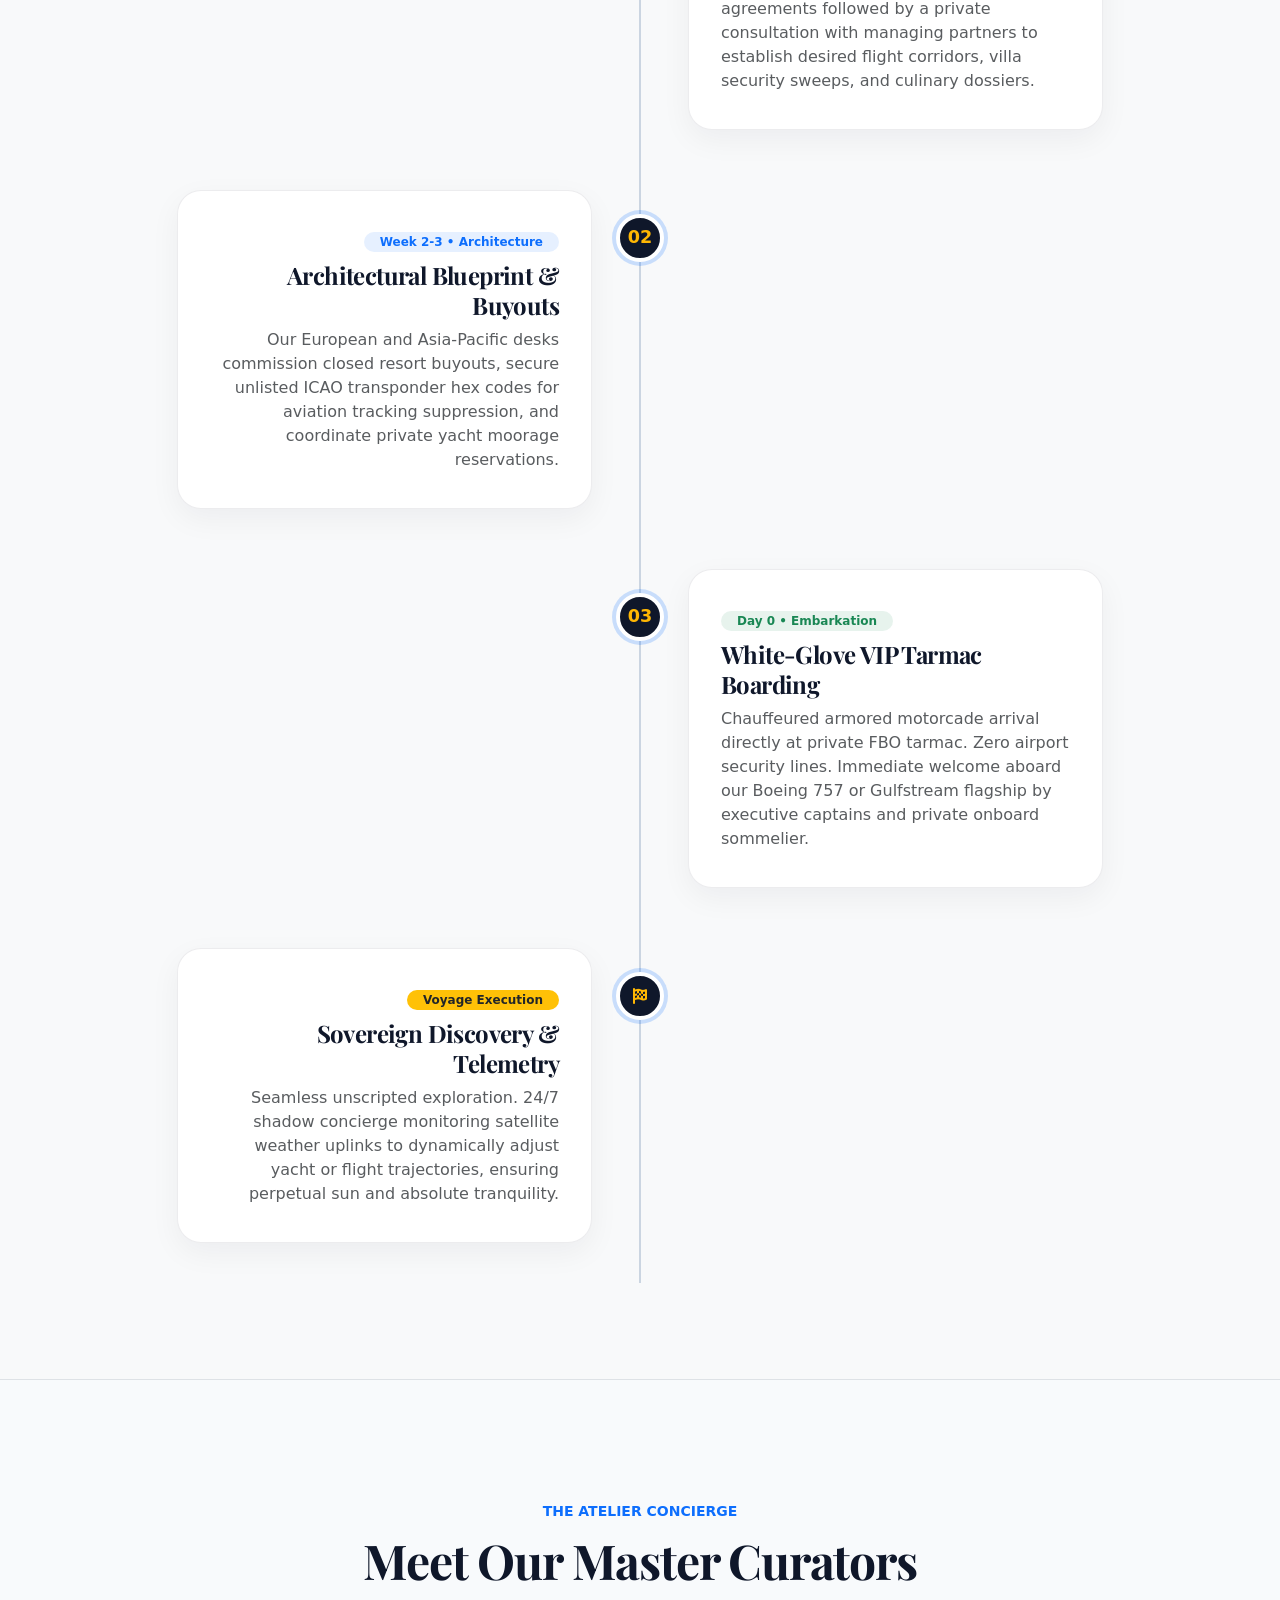
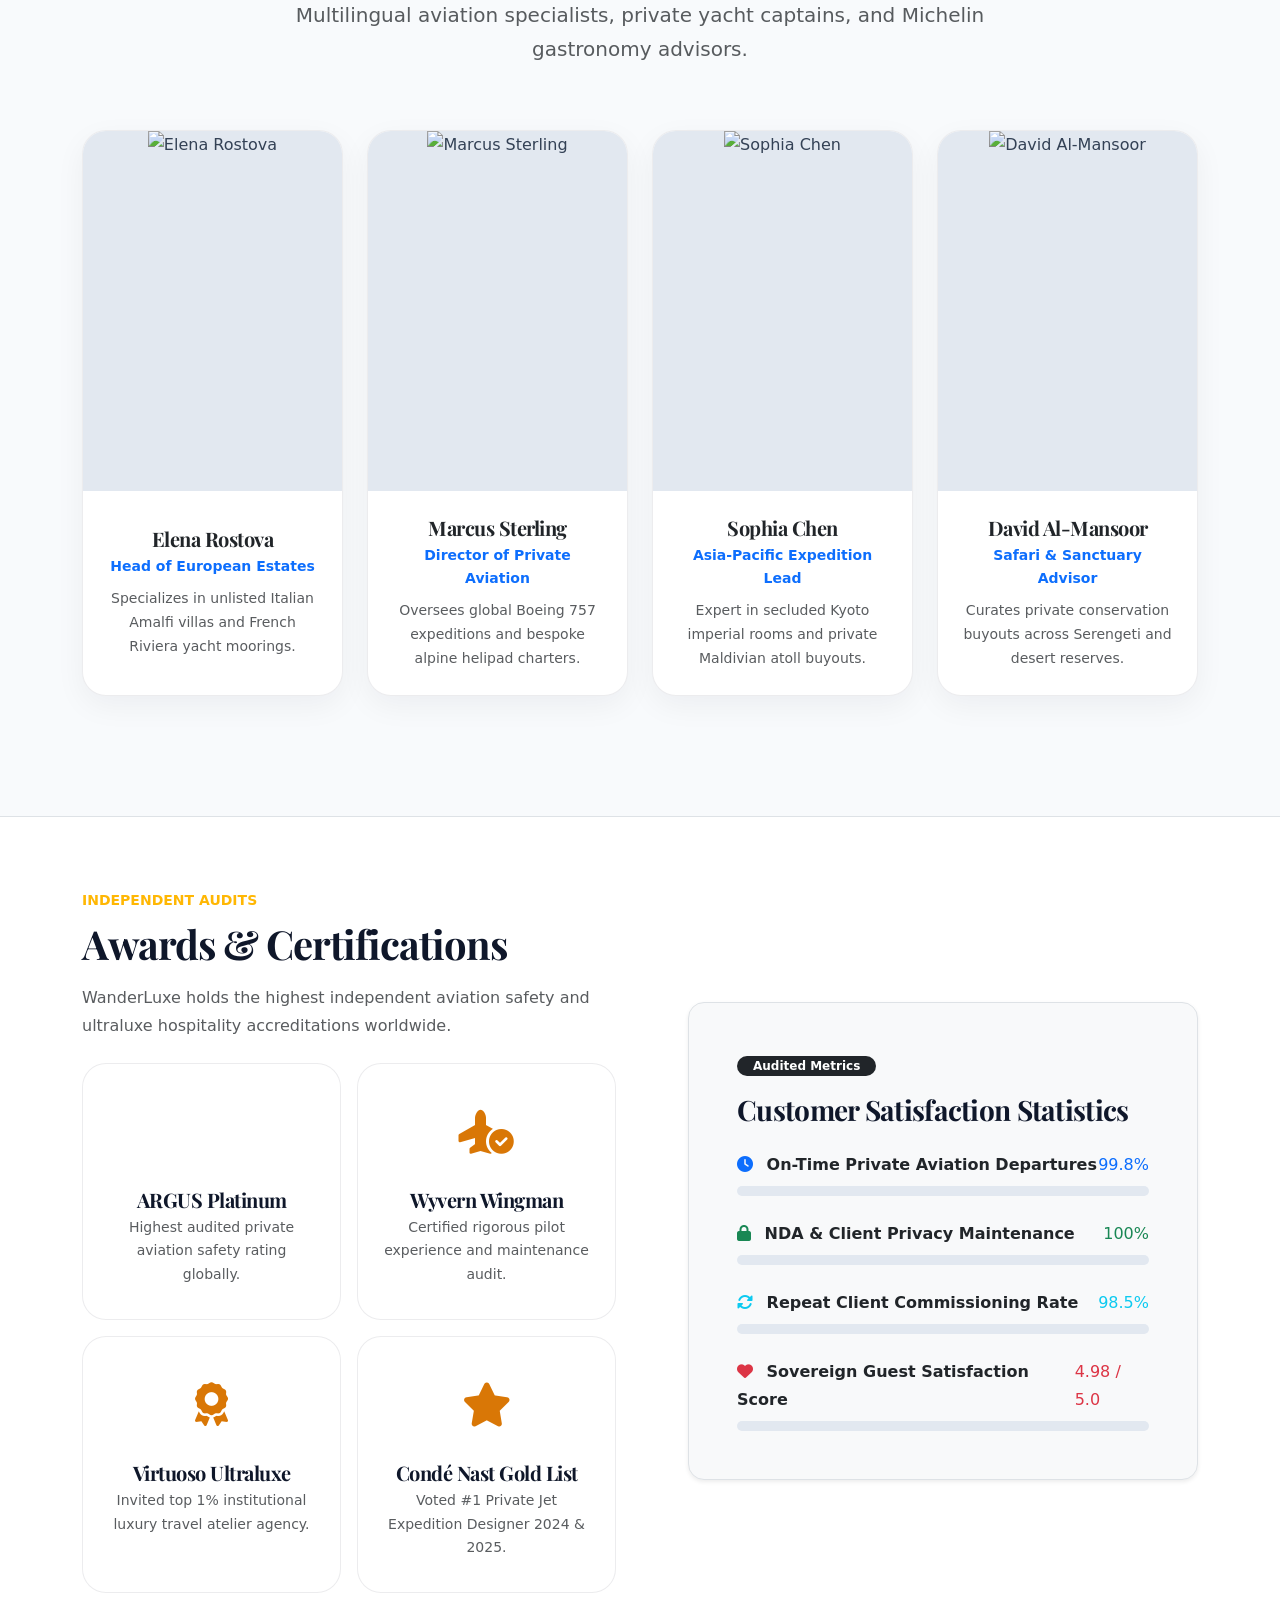
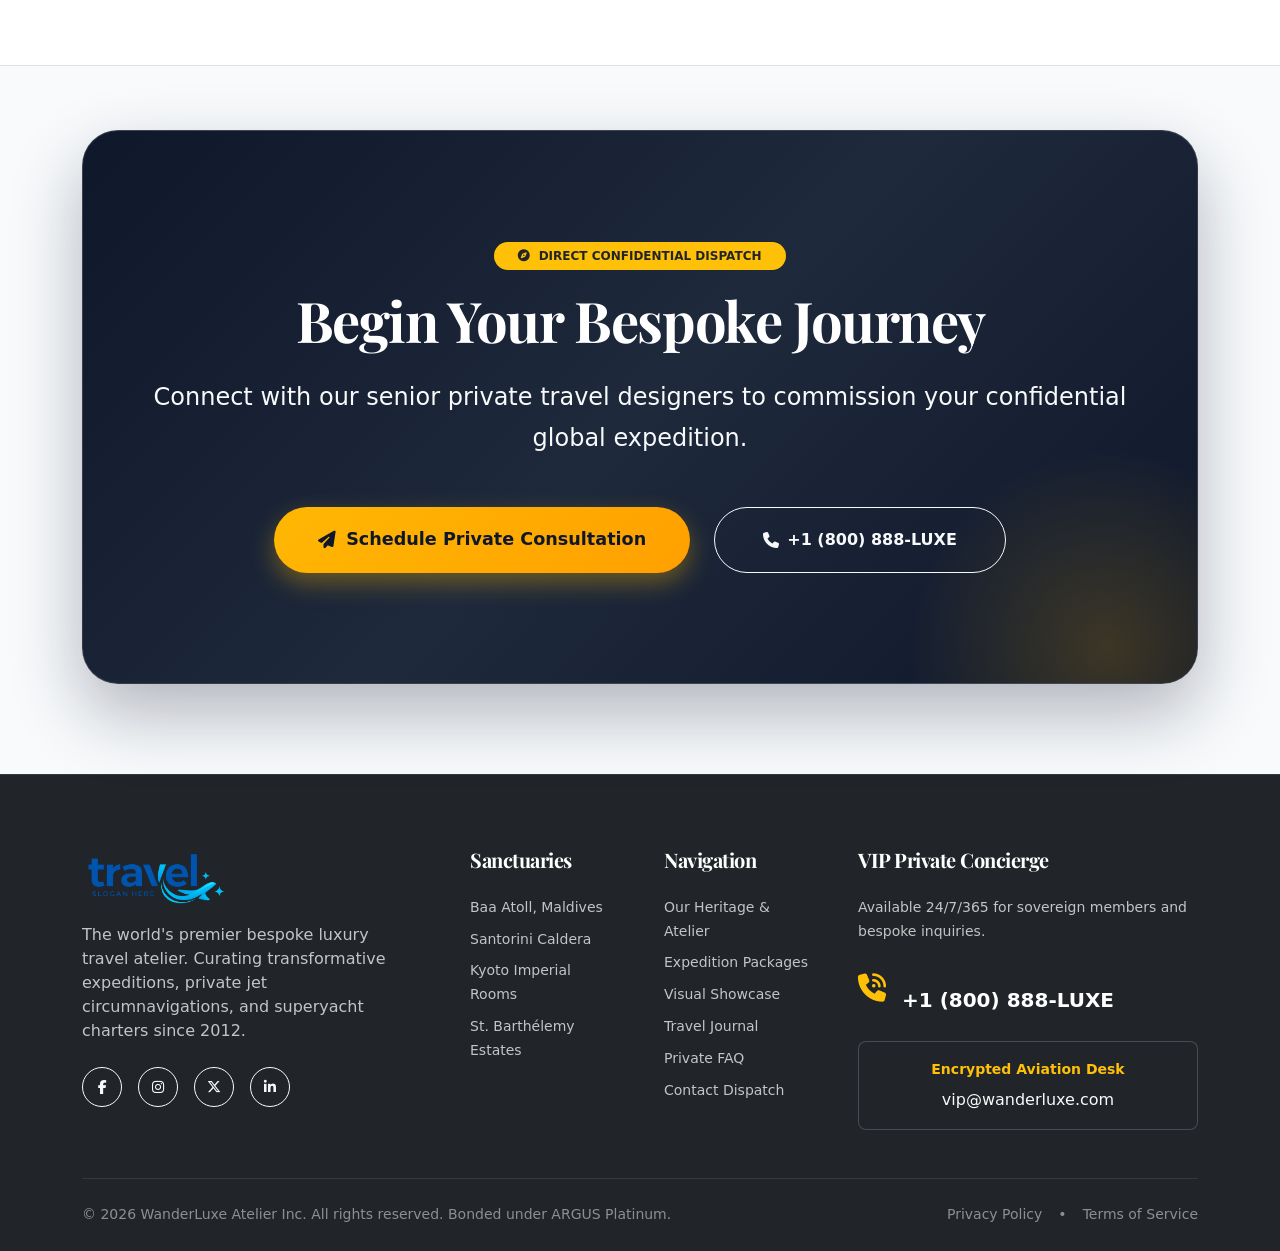
==== commit bf7a8c9f: "menu link updated" ====
--- a/about.html
+++ b/about.html
@@ -537,14 +537,13 @@
 
       <div class="collapse navbar-collapse" id="desktopMenu">
         <ul class="navbar-nav mx-auto mb-2 mb-lg-0 fw-semibold">
-          <li class="nav-item"><a class="nav-link px-3" href="index.html">Home</a></li>
-          <li class="nav-item"><a class="nav-link px-3" href="destinations.html">Destinations</a></li>
-          <li class="nav-item"><a class="nav-link px-3" href="tours.html">Luxury Tours</a></li>
-          <li class="nav-item"><a class="nav-link px-3 active text-primary" href="about.html">About</a></li>
-          <li class="nav-item"><a class="nav-link px-3" href="gallery.html">Gallery</a></li>
-          <li class="nav-item"><a class="nav-link px-3" href="blog.html">Journal</a></li>
-          <li class="nav-item"><a class="nav-link px-3" href="faq.html">FAQ</a></li>
-          <li class="nav-item"><a class="nav-link px-3" href="contact.html">Contact</a></li>
+          <li class="nav-item"><a class="nav-link" href="index.html">Home</a></li>
+          <li class="nav-item"><a class="nav-link active" href="about.html">About</a></li>
+          <li class="nav-item"><a class="nav-link" href="tours.html">Luxury Tours</a></li>
+          <li class="nav-item"><a class="nav-link" href="destinations.html">Destinations</a></li>
+          <li class="nav-item"><a class="nav-link" href="gallery.html">Gallery</a></li>
+          <li class="nav-item"><a class="nav-link" href="blog.html">Journal</a></li>
+          <li class="nav-item"><a class="nav-link" href="contact.html">Contact</a></li>
         </ul>
 
         <div class="d-flex align-items-center gap-3">
